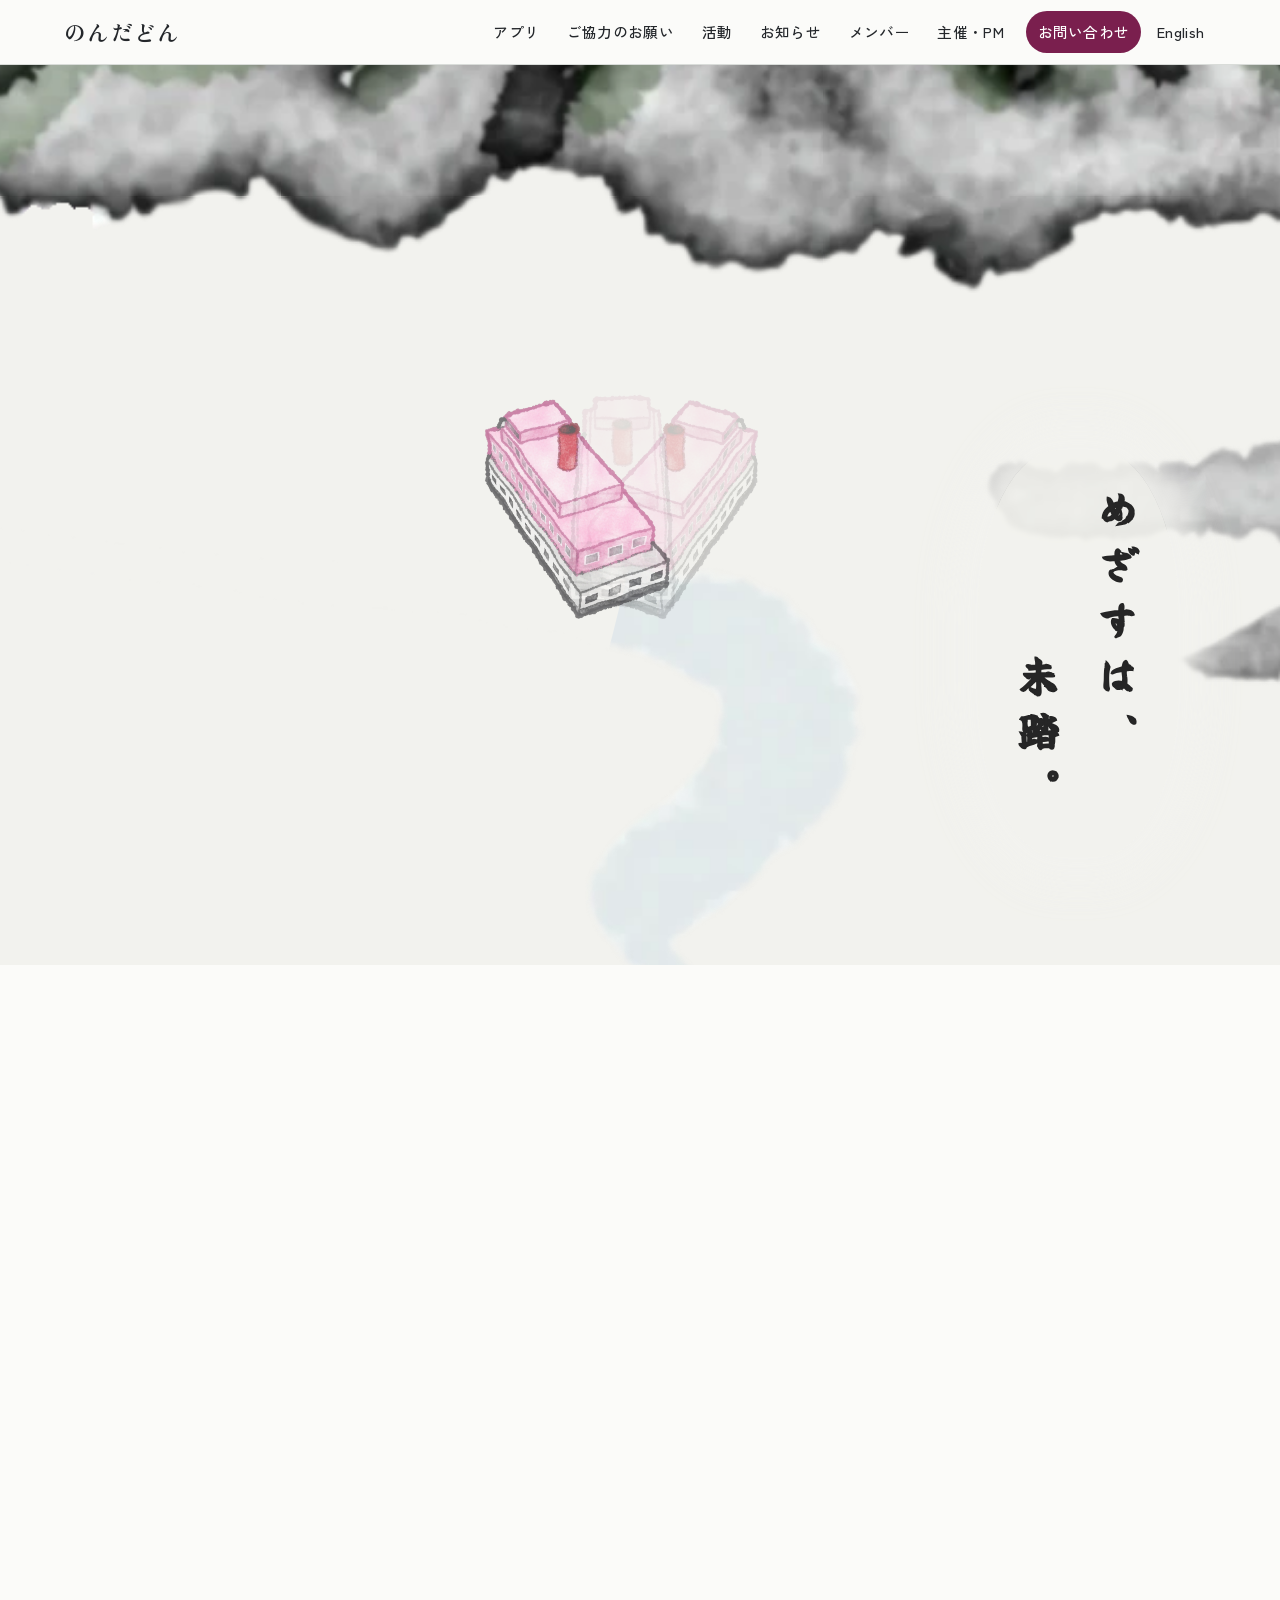
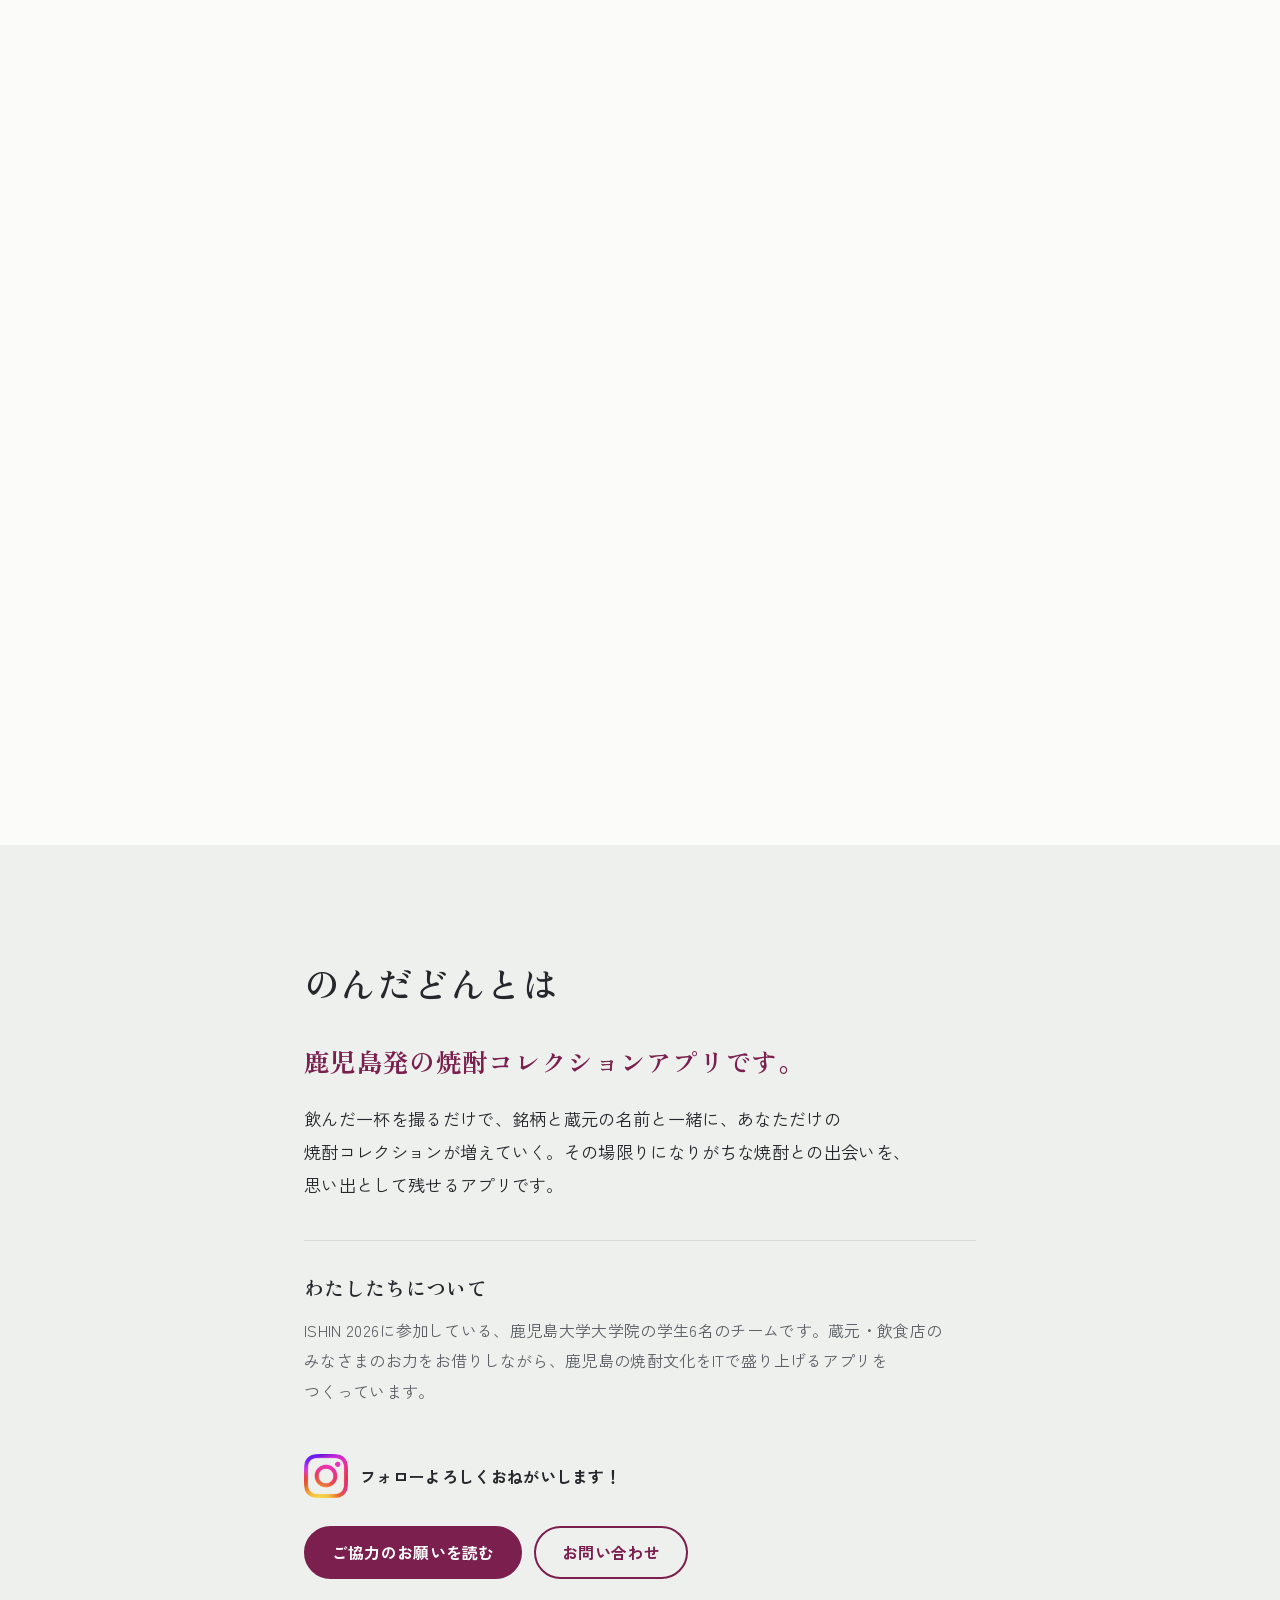
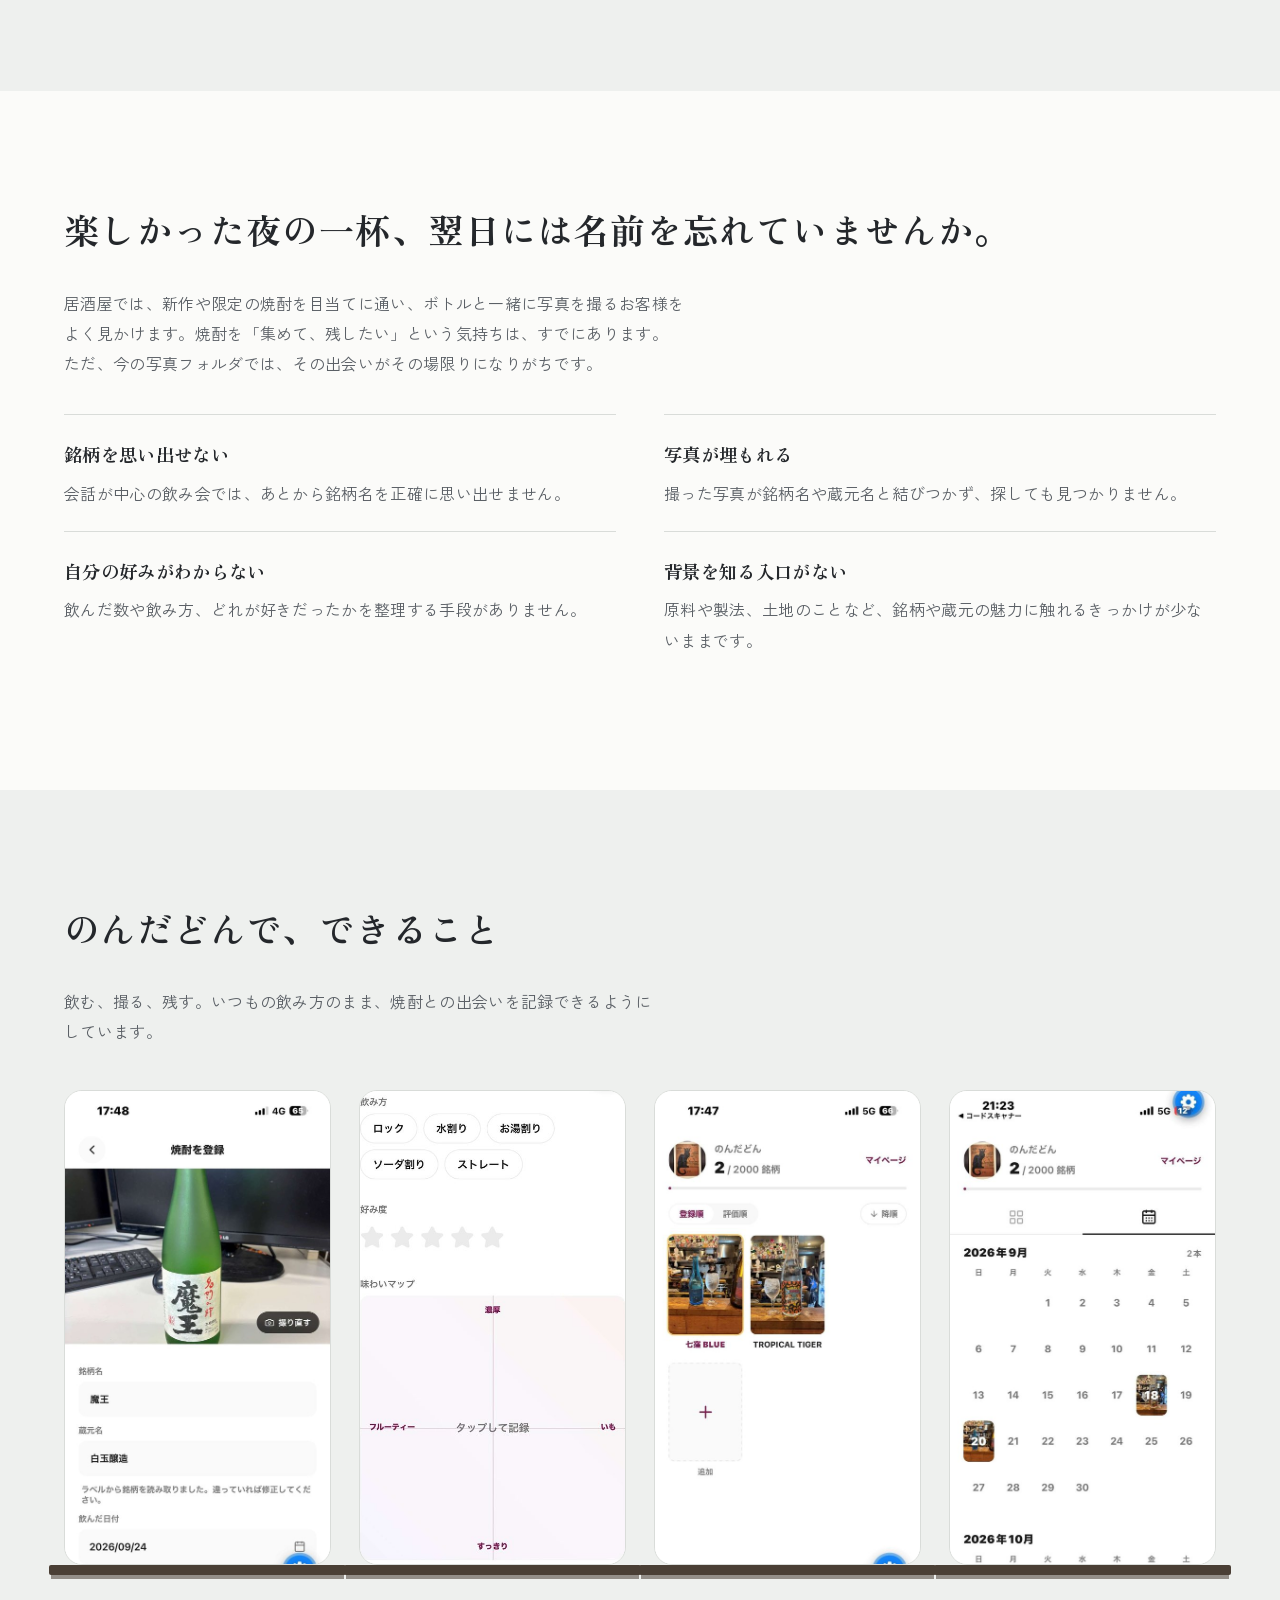
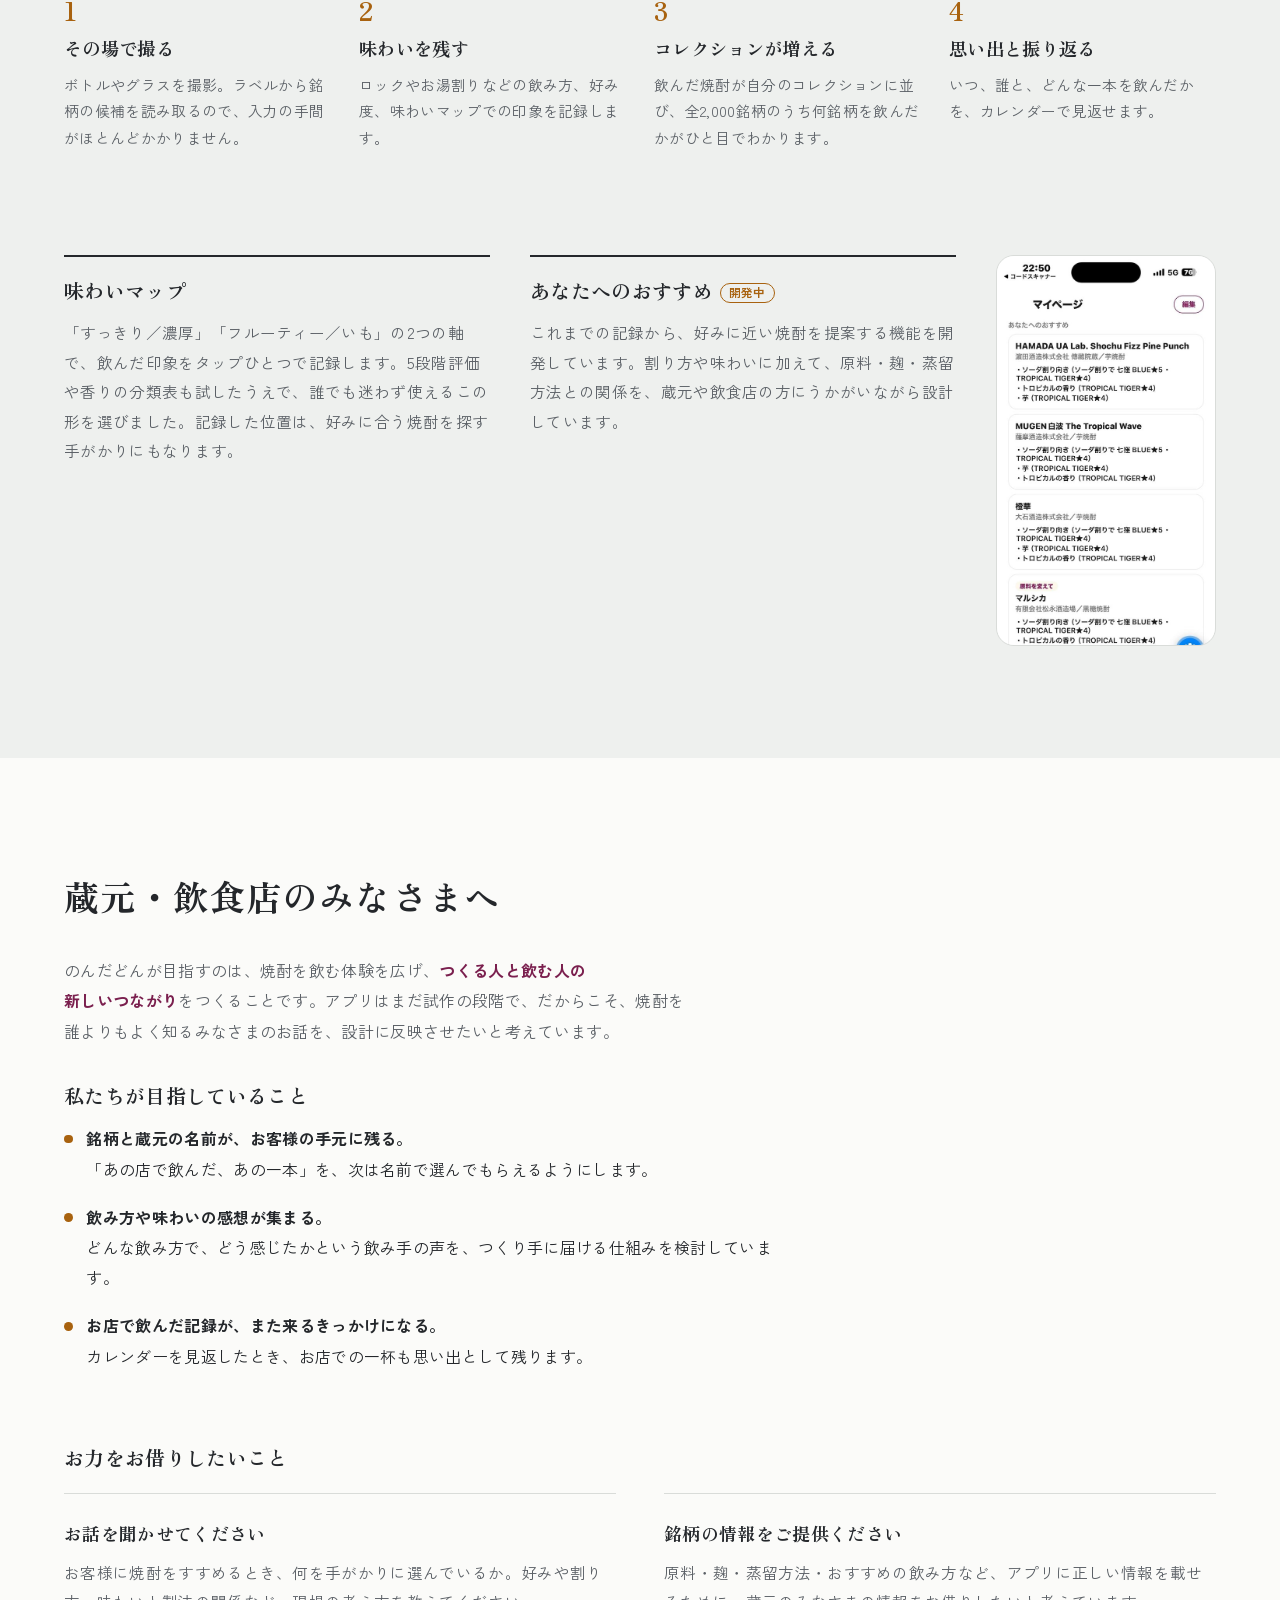
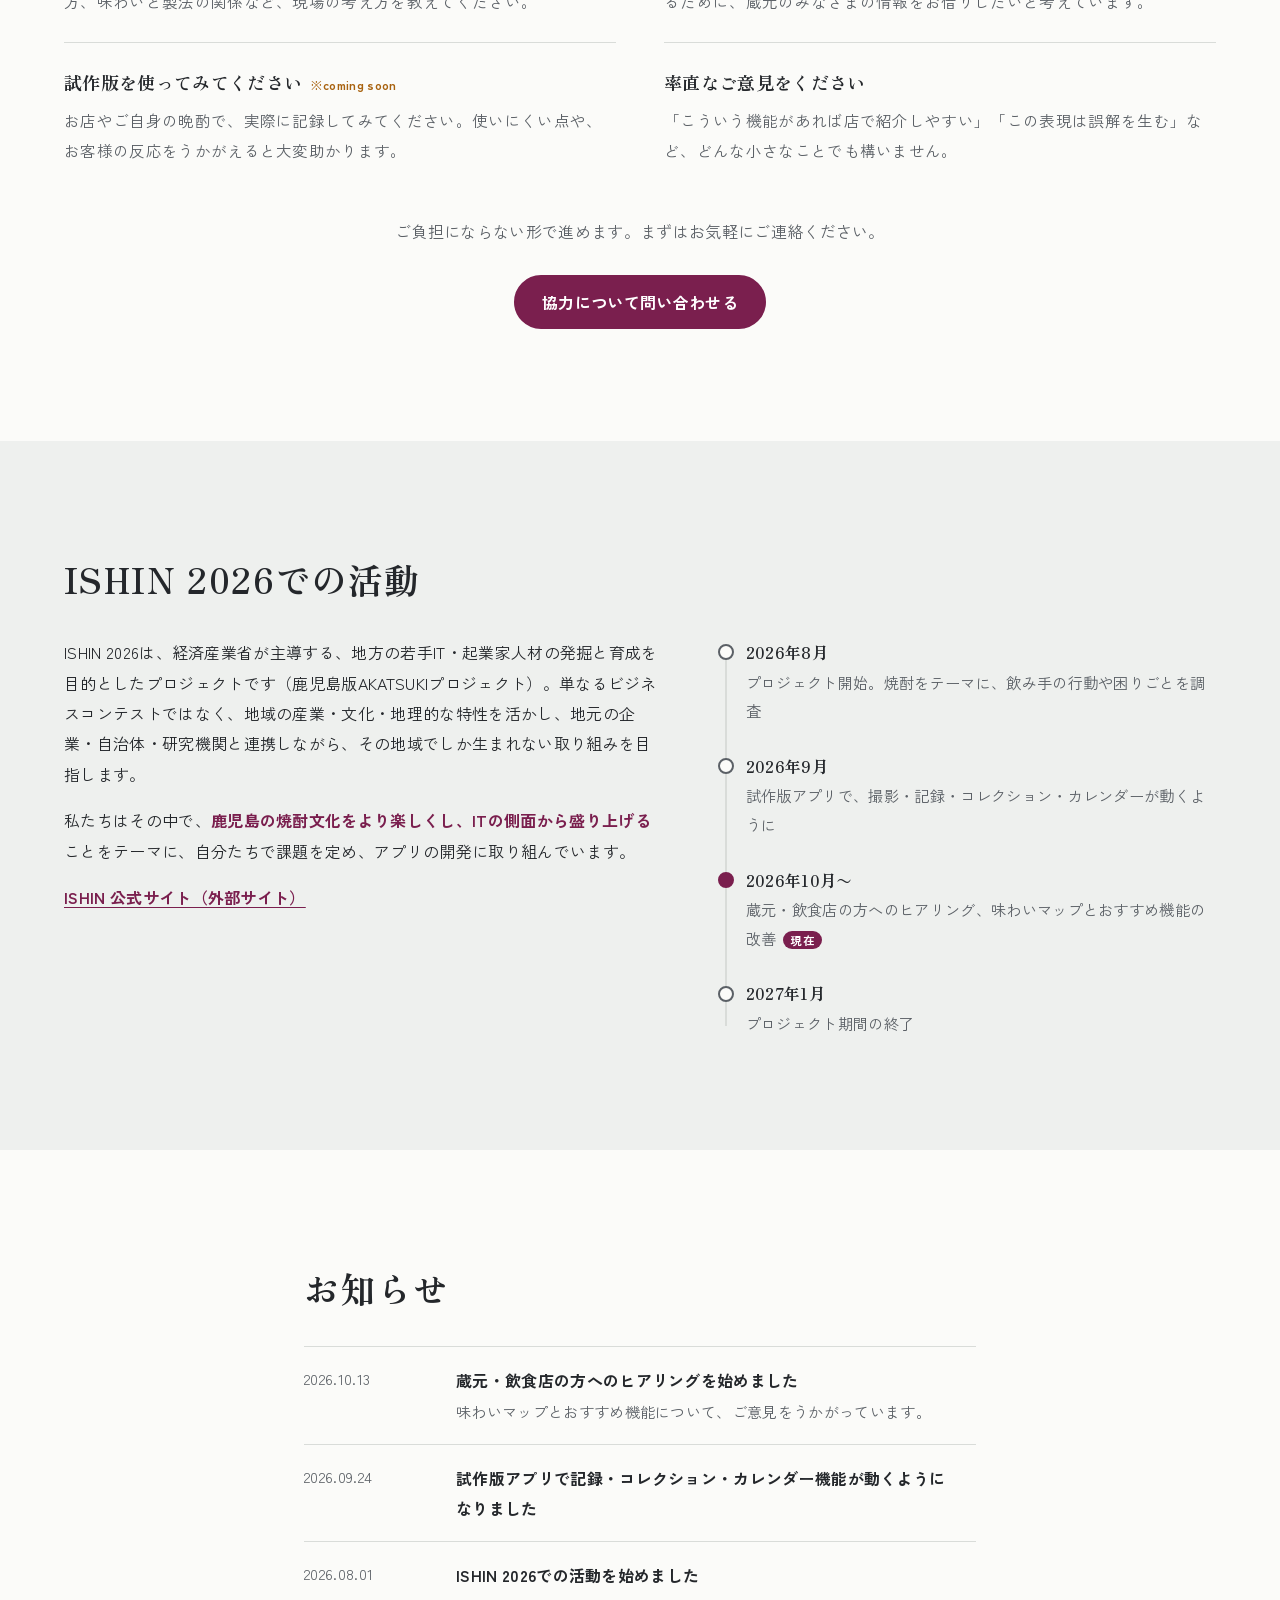
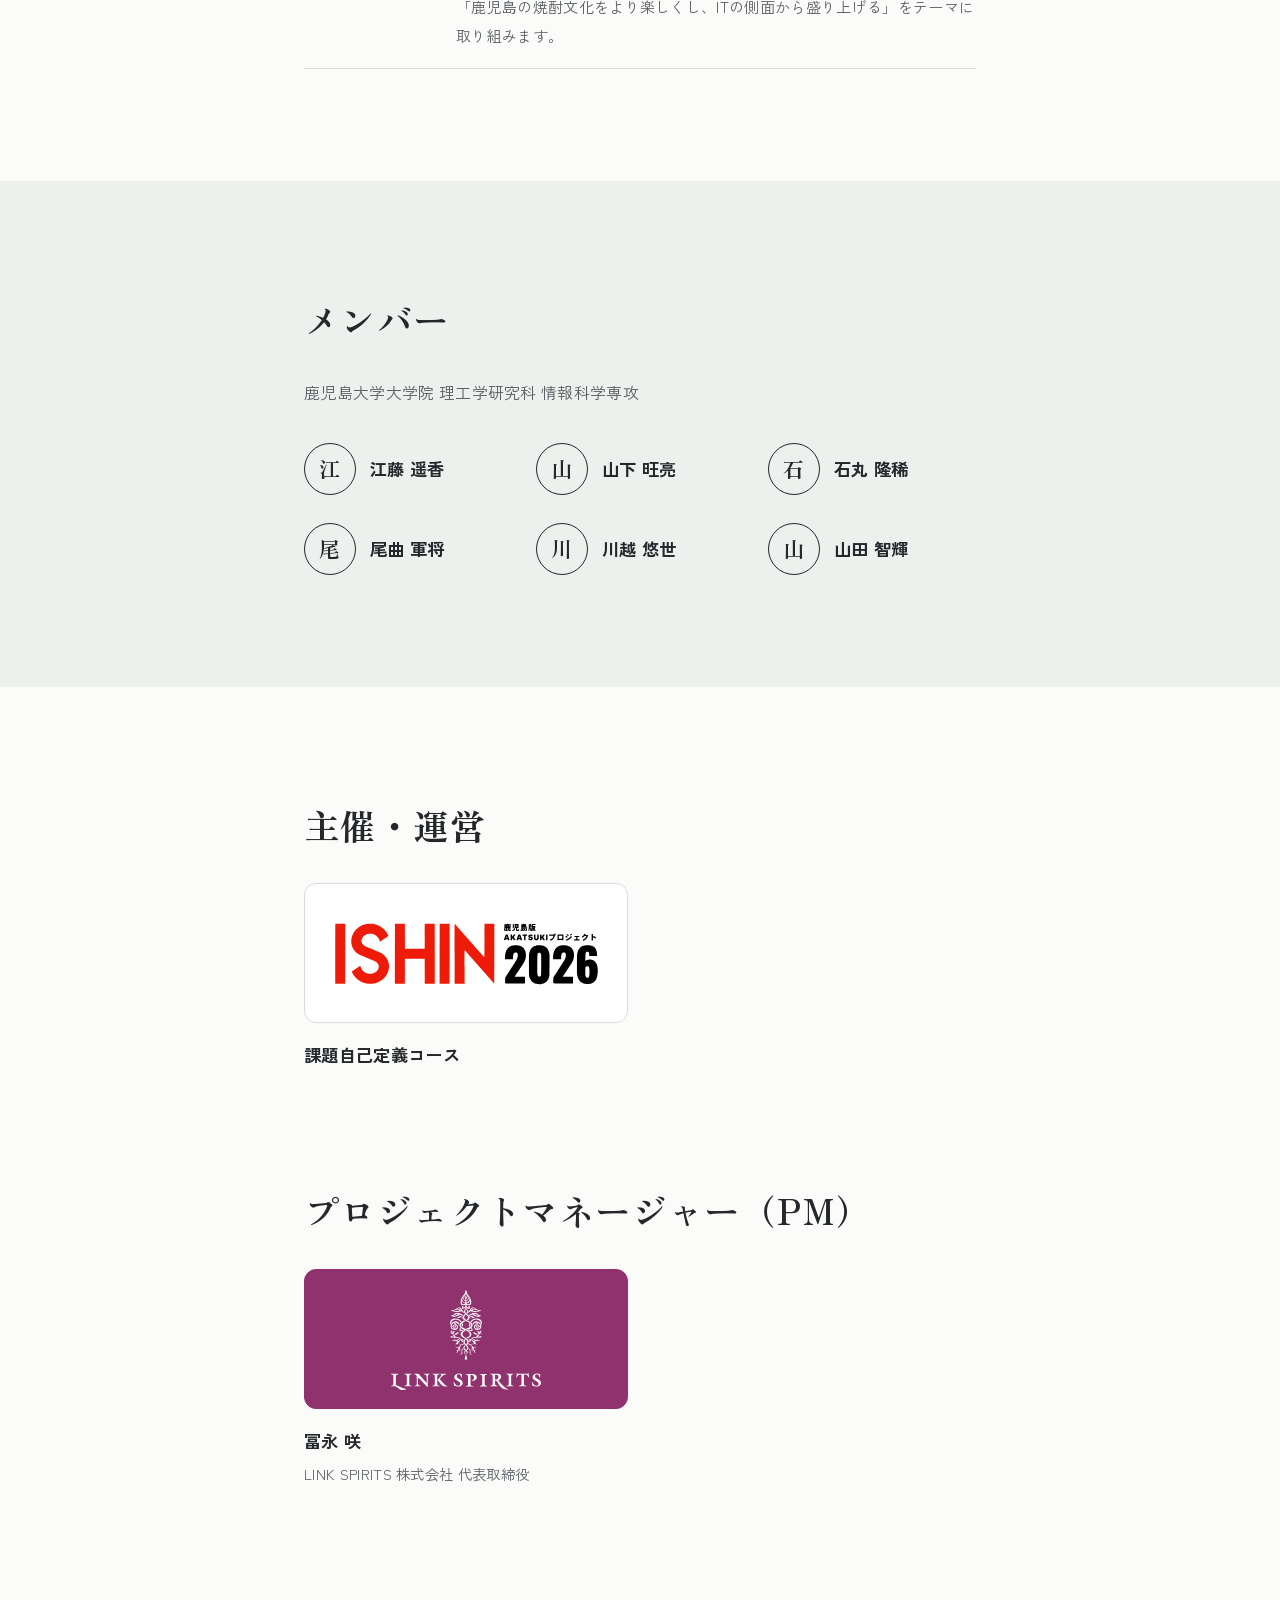
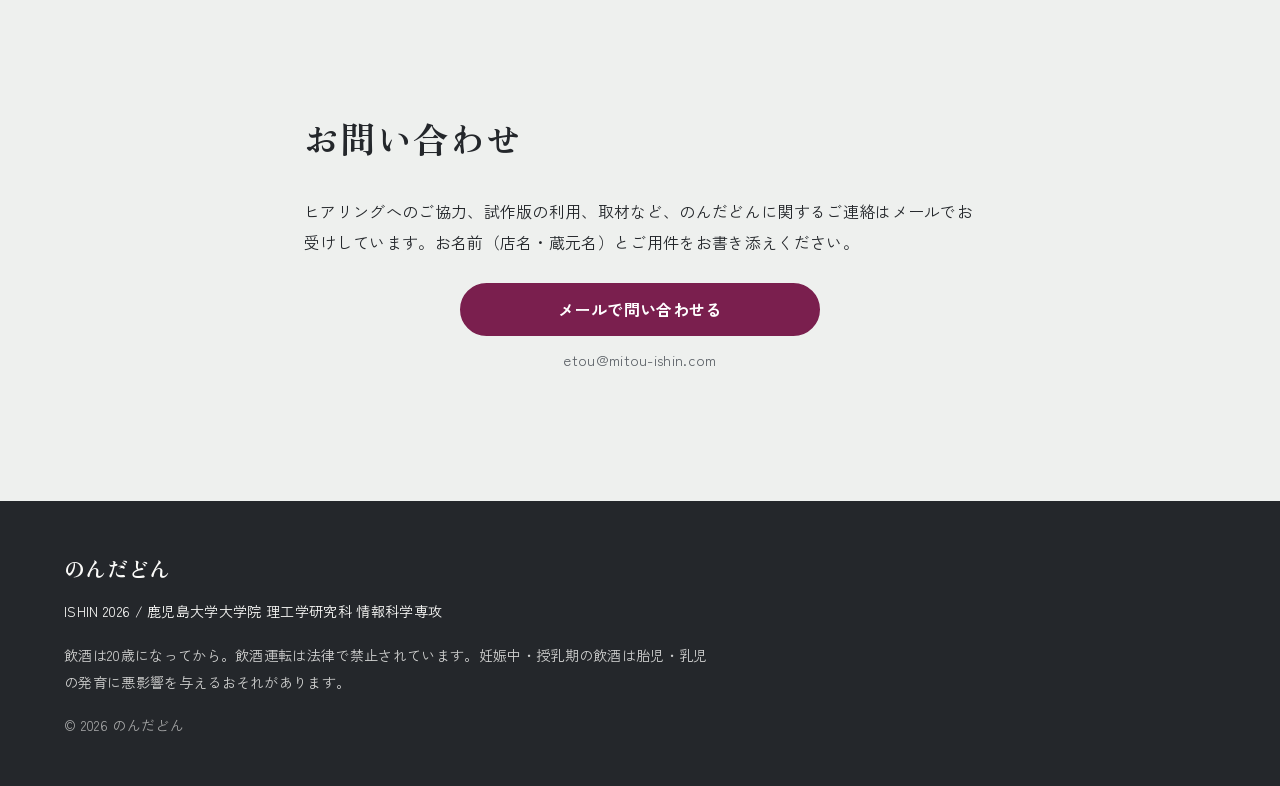
==== index.html @ 7d860e85 "fix: 協賛セクションを「主催・運営」と「PM」に分け、ISHIN を主催として明記 - ISHIN 2026 は協賛ではなく主催・運営のため、セクション名を「主催・運営」（英語版 Organize" ====
<!DOCTYPE html>
<html lang="ja">
<head>
  <meta charset="UTF-8">
  <meta name="viewport" content="width=device-width, initial-scale=1, viewport-fit=cover">
  <title>のんだどん｜鹿児島発の焼酎コレクションアプリ</title>
  <meta name="description" content="焼酎の出会いをもっと楽しくする、鹿児島発の焼酎コレクションアプリ「のんだどん」。ISHIN 2026で鹿児島大学大学院の学生チームが開発しています。蔵元・飲食店のみなさまへのご協力のお願いも掲載しています。">
  <meta property="og:title" content="のんだどん｜鹿児島発の焼酎コレクションアプリ">
  <meta property="og:description" content="焼酎の出会いを、もっと楽しく。ISHIN 2026で開発中の焼酎コレクションアプリです。">
  <meta property="og:type" content="website">
  <meta property="og:url" content="https://shigedora.github.io/nondadon-website/">
  <meta property="og:image" content="https://shigedora.github.io/nondadon-website/images/hero-glass.png">
  <link rel="alternate" hreflang="ja" href="https://shigedora.github.io/nondadon-website/">
  <link rel="alternate" hreflang="en" href="https://shigedora.github.io/nondadon-website/en/">
  <link rel="icon" href="data:image/svg+xml,<svg xmlns='http://www.w3.org/2000/svg' viewBox='0 0 100 100'><text y='.9em' font-size='90'>🥃</text></svg>">
  <link rel="preconnect" href="https://fonts.googleapis.com">
  <link rel="preconnect" href="https://fonts.gstatic.com" crossorigin>
  <link href="https://fonts.googleapis.com/css2?family=Zen+Kaku+Gothic+New:wght@400;500;700&family=Zen+Old+Mincho:wght@600;700;900&family=Shippori+Mincho:wght@500;700&family=Yuji+Syuku&display=swap" rel="stylesheet">
  <link rel="stylesheet" href="css/style.css">
  <link rel="stylesheet" href="css/ship-scene.css">
</head>
<body>

<a class="skip" href="#main">本文へ移動</a>

<header class="site-header">
  <div class="header-inner">
    <a class="brand" href="#top">のんだどん</a>
    <button class="nav-toggle" type="button" aria-expanded="false" aria-controls="site-nav" aria-label="メニューを開く"><span class="nav-toggle__bars" aria-hidden="true"></span></button>
    <nav id="site-nav" class="site-nav" aria-label="ページ内メニュー">
      <a href="#app">アプリ</a>
      <a href="#partners">ご協力のお願い</a>
      <a href="#project">活動</a>
      <a href="#news">お知らせ</a>
      <a href="#members">メンバー</a>
      <a href="#organizer">主催・PM</a>
      <a class="nav-contact" href="#contact">お問い合わせ</a>
      <a class="nav-lang" href="en/" lang="en" hreflang="en">English</a>
    </nav>
  </div>
</header>

<main id="main">

  <!-- ===== オープニング：グラスの中の桜島（js/ship-scene.js でスクロール連動） ===== -->
  <section class="ship-scene" id="top" aria-label="ピンクの船が航跡をたどって桜島へ向かい、グラス全体が見えるまでカメラが引いていくアニメーション">
    <div class="ship-scene__stage">

      <!-- グラスと山（船と航跡を抜いた絵） -->
      <img class="ship-scene__art" src="images/glass_base.webp" width="3162" height="3162"
           alt="墨絵のグラスの中に、噴煙をあげる桜島と、航跡を残して山へ向かうピンクの小さな船が描かれたイラスト">

      <!-- 航跡と船 -->
      <svg class="ship-scene__fx" preserveAspectRatio="none" viewBox="1000 1800 800 600" aria-hidden="true">
        <defs>
          <mask id="ship-scene-wake-mask" maskUnits="userSpaceOnUse" x="1000" y="1780" width="760" height="560">
            <!-- 船が進む道筋（＝航跡の中心線） -->
            <path class="ship-scene__route" fill="none" stroke="#fff" stroke-width="84"
                  stroke-linecap="butt" stroke-linejoin="round"
                  d="M1661 2262 L1650 2251 L1642 2243 L1633 2234 L1626 2224 L1620 2213 L1616 2202 L1611 2191 L1604 2180 L1596 2172 L1585 2166 L1573 2162 L1561 2160 L1549 2158 L1537 2157 L1525 2156 L1513 2155 L1500 2155 L1488 2154 L1476 2152 L1465 2147 L1455 2141 L1447 2132 L1442 2120 L1441 2108 L1448 2098 L1458 2090 L1467 2083 L1476 2075 L1485 2066 L1493 2057 L1499 2046 L1503 2035 L1503 2022 L1500 2011 L1496 1999 L1489 1989 L1479 1982 L1468 1977 L1456 1974 L1444 1972 L1432 1969 L1420 1966 L1408 1965 L1396 1964 L1384 1963 L1372 1962 L1359 1962 L1347 1962 L1335 1961 L1323 1961 L1311 1961 L1298 1960 L1286 1959 L1274 1958 L1262 1956 L1250 1955 L1238 1953 L1225 1952 L1213 1951 L1201 1949 L1189 1948 L1177 1946 L1165 1945 L1153 1943 L1141 1941 L1129 1937 L1118 1933 L1107 1926 L1099 1918 L1095 1906 L1096 1894 L1101 1883 L1109 1874 L1119 1867 L1132 1860"/>
          </mask>
        </defs>
        <image href="images/wake.webp" x="1080" y="1848" width="600" height="432" mask="url(#ship-scene-wake-mask)"/>
        <g class="ship-scene__ship">
          <g data-view="right"><image href="images/ship_rear-right.webp" x="-21.60" y="-87.30" width="80.28" height="94.26"/></g>
          <g data-view="left" transform="scale(-1 1)"><image href="images/ship_rear-right.webp" x="-21.60" y="-87.30" width="80.28" height="94.26"/></g>
          <g data-view="back"><image href="images/ship_rear.webp" x="-24.68" y="-90.02" width="49.37" height="93.90"/></g>
        </g>
      </svg>

      <!-- ことば（不要なら <p> ごと消してOK） -->
      <p class="ship-scene__line ship-scene__line--1">デジタルで、<br>　　焼酎を広げる。</p>
      <p class="ship-scene__line ship-scene__line--2">めざすは、<br>　　　未踏。</p>
      <p class="ship-scene__line ship-scene__line--3">焼酎の出会いを、<br>　　　もっと楽しく。</p>
      <!-- 最後にグラス全体が映ったとき、グラスの左（スマホは上）に出す名前 -->
      <p class="ship-scene__brand"><span>のんだどん</span></p>

      <div class="ship-scene__hint"><span>スクロール</span><i></i></div>
    </div>
  </section>

  <!-- ===== のんだどんとは（トップ＋わたしたちについて） ===== -->
  <section class="intro" id="about">
    <div class="wrap narrow">
      <h1 class="h-sec">のんだどんとは</h1>
      <p class="intro-catch">鹿児島発の焼酎コレクションアプリです。</p>
      <p class="intro-lead">飲んだ一杯を撮るだけで、銘柄と蔵元の名前と一緒に、あなただけの焼酎コレクションが増えていく。その場限りになりがちな焼酎との出会いを、思い出として残せるアプリです。</p>

      <div class="intro-us">
        <h2 class="h-sub">わたしたちについて</h2>
        <p>ISHIN 2026に参加している、鹿児島大学大学院の学生6名のチームです。蔵元・飲食店のみなさまのお力をお借りしながら、鹿児島の焼酎文化をITで盛り上げるアプリをつくっています。</p>
      </div>

      <a class="insta" href="https://www.instagram.com/nondadon__official?vrfl=MWdzbnF6OHYyeHBmag==" target="_blank" rel="noopener">
        <img src="images/instagram-icon.png" width="44" height="44" alt="Instagram">
        <span>フォローよろしくおねがいします！</span>
      </a>

      <div class="intro-actions">
        <a class="btn btn-primary" href="#partners">ご協力のお願いを読む</a>
        <a class="btn btn-ghost" href="#contact">お問い合わせ</a>
      </div>
    </div>
  </section>

  <!-- ===== なぜつくるのか ===== -->
  <section class="why" id="why">
    <div class="wrap">
      <h2 class="h-sec">楽しかった夜の一杯、<br class="sp">翌日には名前を忘れていませんか。</h2>
      <p class="sec-lead">居酒屋では、新作や限定の焼酎を目当てに通い、ボトルと一緒に写真を撮るお客様をよく見かけます。焼酎を「集めて、残したい」という気持ちは、すでにあります。ただ、今の写真フォルダでは、その出会いがその場限りになりがちです。</p>
      <dl class="pain-list">
        <div><dt>銘柄を思い出せない</dt><dd>会話が中心の飲み会では、あとから銘柄名を正確に思い出せません。</dd></div>
        <div><dt>写真が埋もれる</dt><dd>撮った写真が銘柄名や蔵元名と結びつかず、探しても見つかりません。</dd></div>
        <div><dt>自分の好みがわからない</dt><dd>飲んだ数や飲み方、どれが好きだったかを整理する手段がありません。</dd></div>
        <div><dt>背景を知る入口がない</dt><dd>原料や製法、土地のことなど、銘柄や蔵元の魅力に触れるきっかけが少ないままです。</dd></div>
      </dl>
    </div>
  </section>

  <!-- ===== アプリでできること ===== -->
  <section class="app" id="app">
    <div class="wrap">
      <h2 class="h-sec">のんだどんで、できること</h2>
      <p class="sec-lead">飲む、撮る、残す。いつもの飲み方のまま、焼酎との出会いを記録できるようにしています。</p>
      <p class="scroll-hint" aria-hidden="true">横にスクロールして4つの手順を見られます</p>
    </div>

    <div class="shelf-scroll" tabindex="0" aria-label="アプリの使い方（横にスクロールできます）">
      <ol class="shelf">
        <li class="shelf-item">
          <figure>
            <img src="images/shot-register.jpg" width="560" height="1214" loading="lazy" alt="焼酎を登録する画面。ボトルの写真と銘柄名・蔵元名の入力欄">
            <figcaption>
              <span class="step-no">1</span>
              <strong>その場で撮る</strong>
              <span>ボトルやグラスを撮影。ラベルから銘柄の候補を読み取るので、入力の手間がほとんどかかりません。</span>
            </figcaption>
          </figure>
        </li>
        <li class="shelf-item">
          <figure>
            <img src="images/shot-tastemap.jpg" width="560" height="900" loading="lazy" alt="飲み方、好み度、味わいマップを入力する画面">
            <figcaption>
              <span class="step-no">2</span>
              <strong>味わいを残す</strong>
              <span>ロックやお湯割りなどの飲み方、好み度、味わいマップでの印象を記録します。</span>
            </figcaption>
          </figure>
        </li>
        <li class="shelf-item">
          <figure>
            <img src="images/shot-collection.jpg" width="560" height="1214" loading="lazy" alt="飲んだ焼酎の写真が並ぶコレクション画面">
            <figcaption>
              <span class="step-no">3</span>
              <strong>コレクションが増える</strong>
              <span>飲んだ焼酎が自分のコレクションに並び、全2,000銘柄のうち何銘柄を飲んだかがひと目でわかります。</span>
            </figcaption>
          </figure>
        </li>
        <li class="shelf-item">
          <figure>
            <img src="images/shot-calendar.jpg" width="560" height="1214" loading="lazy" alt="飲んだ日に写真が表示されるカレンダー画面">
            <figcaption>
              <span class="step-no">4</span>
              <strong>思い出と振り返る</strong>
              <span>いつ、誰と、どんな一本を飲んだかを、カレンダーで見返せます。</span>
            </figcaption>
          </figure>
        </li>
      </ol>
    </div>

    <div class="wrap feature-pair">
      <div class="feature">
        <h3 class="h-sub">味わいマップ</h3>
        <p>「すっきり／濃厚」「フルーティー／いも」の2つの軸で、飲んだ印象をタップひとつで記録します。5段階評価や香りの分類表も試したうえで、誰でも迷わず使えるこの形を選びました。記録した位置は、好みに合う焼酎を探す手がかりにもなります。</p>
      </div>
      <div class="feature">
        <h3 class="h-sub">あなたへのおすすめ<span class="tag">開発中</span></h3>
        <p>これまでの記録から、好みに近い焼酎を提案する機能を開発しています。割り方や味わいに加えて、原料・麹・蒸留方法との関係を、蔵元や飲食店の方にうかがいながら設計しています。</p>
      </div>
      <figure class="feature-shot">
        <img src="images/shot-recommend.jpg" width="560" height="1214" loading="lazy" alt="おすすめの焼酎が一覧で表示されるマイページ画面（開発中）">
      </figure>
    </div>
  </section>

  <!-- ===== 蔵元・飲食店のみなさまへ ===== -->
  <section class="partners" id="partners">
    <div class="wrap">
      <h2 class="h-sec">蔵元・飲食店のみなさまへ</h2>
      <p class="sec-lead">のんだどんが目指すのは、焼酎を飲む体験を広げ、<strong>つくる人と飲む人の新しいつながり</strong>をつくることです。アプリはまだ試作の段階で、だからこそ、焼酎を誰よりもよく知るみなさまのお話を、設計に反映させたいと考えています。</p>

      <div class="aim">
        <h3 class="h-sub">私たちが目指していること</h3>
        <ul class="aim-list">
          <li><strong>銘柄と蔵元の名前が、お客様の手元に残る。</strong>「あの店で飲んだ、あの一本」を、次は名前で選んでもらえるようにします。</li>
          <li><strong>飲み方や味わいの感想が集まる。</strong>どんな飲み方で、どう感じたかという飲み手の声を、つくり手に届ける仕組みを検討しています。</li>
          <li><strong>お店で飲んだ記録が、また来るきっかけになる。</strong>カレンダーを見返したとき、お店での一杯も思い出として残ります。</li>
        </ul>
      </div>

      <h3 class="h-sub ask-title">お力をお借りしたいこと</h3>
      <div class="ask-grid">
        <section class="ask">
          <h4>お話を聞かせてください</h4>
          <p>お客様に焼酎をすすめるとき、何を手がかりに選んでいるか。好みや割り方、味わいと製法の関係など、現場の考え方を教えてください。</p>
        </section>
        <section class="ask">
          <h4>銘柄の情報をご提供ください</h4>
          <p>原料・麹・蒸留方法・おすすめの飲み方など、アプリに正しい情報を載せるために、蔵元のみなさまの情報をお借りしたいと考えています。</p>
        </section>
        <section class="ask">
          <h4>試作版を使ってみてください<span class="soon">※coming soon</span></h4>
          <p>お店やご自身の晩酌で、実際に記録してみてください。使いにくい点や、お客様の反応をうかがえると大変助かります。</p>
        </section>
        <section class="ask">
          <h4>率直なご意見をください</h4>
          <p>「こういう機能があれば店で紹介しやすい」「この表現は誤解を生む」など、どんな小さなことでも構いません。</p>
        </section>
      </div>
      <p class="ask-note">ご負担にならない形で進めます。まずはお気軽にご連絡ください。</p>
      <div class="center"><a class="btn btn-primary" href="#contact">協力について問い合わせる</a></div>
    </div>
  </section>

  <!-- ===== 活動 ===== -->
  <section class="project" id="project">
    <div class="wrap">
      <h2 class="h-sec">ISHIN 2026での活動</h2>
      <div class="project-body">
        <div class="project-text">
          <p>ISHIN 2026は、経済産業省が主導する、地方の若手IT・起業家人材の発掘と育成を目的としたプロジェクトです（鹿児島版AKATSUKIプロジェクト）。単なるビジネスコンテストではなく、地域の産業・文化・地理的な特性を活かし、地元の企業・自治体・研究機関と連携しながら、その地域でしか生まれない取り組みを目指します。</p>
          <p>私たちはその中で、<strong>鹿児島の焼酎文化をより楽しくし、ITの側面から盛り上げる</strong>ことをテーマに、自分たちで課題を定め、アプリの開発に取り組んでいます。</p>
          <p class="ext-link"><a href="https://mitou-ishin.com/" target="_blank" rel="noopener">ISHIN 公式サイト（外部サイト）</a></p>
        </div>
        <ol class="timeline">
          <li><span class="tl-date">2026年8月</span><span class="tl-text">プロジェクト開始。焼酎をテーマに、飲み手の行動や困りごとを調査</span></li>
          <li><span class="tl-date">2026年9月</span><span class="tl-text">試作版アプリで、撮影・記録・コレクション・カレンダーが動くように</span></li>
          <li class="is-now"><span class="tl-date">2026年10月〜</span><span class="tl-text">蔵元・飲食店の方へのヒアリング、味わいマップとおすすめ機能の改善<em>現在</em></span></li>
          <li><span class="tl-date">2027年1月</span><span class="tl-text">プロジェクト期間の終了</span></li>
        </ol>
      </div>
    </div>
  </section>

  <!-- ===== お知らせ（js/news.js で更新） ===== -->
  <section class="news" id="news">
    <div class="wrap narrow">
      <h2 class="h-sec">お知らせ</h2>
      <ul class="news-list" id="news-list">
        <li class="news-empty">お知らせを読み込んでいます。</li>
      </ul>
    </div>
  </section>

  <!-- ===== メンバー ===== -->
  <section class="members" id="members">
    <div class="wrap narrow">
      <h2 class="h-sec">メンバー</h2>
      <p class="sec-lead">鹿児島大学大学院 理工学研究科 情報科学専攻</p>
      <!-- 役割を書く場合は <span class="m-role">デザイン</span> のように名前の下に追加してください -->
      <ul class="member-list">
        <li><span class="m-mark" aria-hidden="true">江</span><span class="m-name">江藤 遥香</span></li>
        <li><span class="m-mark" aria-hidden="true">山</span><span class="m-name">山下 旺亮</span></li>
        <li><span class="m-mark" aria-hidden="true">石</span><span class="m-name">石丸 隆稀</span></li>
        <li><span class="m-mark" aria-hidden="true">尾</span><span class="m-name">尾曲 軍将</span></li>
        <li><span class="m-mark" aria-hidden="true">川</span><span class="m-name">川越 悠世</span></li>
        <li><span class="m-mark" aria-hidden="true">山</span><span class="m-name">山田 智輝</span></li>
      </ul>
    </div>
  </section>

  <!-- ===== 主催 ===== -->
  <section class="sponsors" id="organizer">
    <div class="wrap narrow">
      <h2 class="h-sec">主催・運営</h2>
      <!-- 追加するときは <li class="sponsor">…</li> を1つ複製してください。
           白いロゴは <div class="sponsor-logo is-dark"> にすると暗い台の上に表示されます -->
      <ul class="sponsor-list">
        <li class="sponsor">
          <div class="sponsor-logo"><img src="images/ishin2026_logo.svg" width="1534" height="372" loading="lazy" alt="ISHIN 2026 鹿児島版AKATSUKIプロジェクト"></div>
          <p class="sponsor-name">課題自己定義コース</p>
        </li>
      </ul>
    </div>
  </section>

  <!-- ===== PM ===== -->
  <section class="sponsors pm" id="pm">
    <div class="wrap narrow">
      <h2 class="h-sec">プロジェクトマネージャー（PM）</h2>
      <ul class="sponsor-list">
        <li class="sponsor">
          <div class="sponsor-logo is-dark"><img src="images/link-spirits_logo.svg" width="220" height="146" loading="lazy" alt="LINK SPIRITS"></div>
          <p class="sponsor-name">冨永 咲</p>
          <p class="sponsor-role">LINK SPIRITS 株式会社 代表取締役</p>
        </li>
      </ul>
    </div>
  </section>

  <!-- ===== お問い合わせ ===== -->
  <section class="contact" id="contact">
    <div class="wrap narrow">
      <h2 class="h-sec">お問い合わせ</h2>
      <p>ヒアリングへのご協力、試作版の利用、取材など、のんだどんに関するご連絡はメールでお受けしています。お名前（店名・蔵元名）とご用件をお書き添えください。</p>
      <!-- ▼ 実際のメールアドレスに書き換えてください（2か所） -->
      <a class="btn btn-primary btn-wide" href="mailto:etou@mitou-ishin.com?subject=%E3%81%AE%E3%82%93%E3%81%A0%E3%81%A9%E3%82%93%E3%81%B8%E3%81%AE%E3%81%8A%E5%95%8F%E3%81%84%E5%90%88%E3%82%8F%E3%81%9B">メールで問い合わせる</a>
      <p class="mail-plain">etou@mitou-ishin.com</p>
    </div>
  </section>

</main>

<footer class="site-footer">
  <div class="wrap">
    <p class="f-brand">のんだどん</p>
    <p>ISHIN 2026 / 鹿児島大学大学院 理工学研究科 情報科学専攻</p>
    <p class="f-note">飲酒は20歳になってから。飲酒運転は法律で禁止されています。妊娠中・授乳期の飲酒は胎児・乳児の発育に悪影響を与えるおそれがあります。</p>
    <p class="f-copy">&copy; <span id="year">2026</span> のんだどん</p>
  </div>
</footer>

<script src="js/news.js"></script>
<script src="js/main.js"></script>
<script src="js/ship-scene.js"></script>
</body>
</html>
---- css/style.css ----
/* =========================================================
   のんだどん  スタイル
   色はここ（:root）でまとめて変更できます
   ========================================================= */
:root {
  --paper:   #FBFBF9;  /* 背景 */
  --mist:    #EEF0EE;  /* 薄い面 */
  --line:    #D9DCD9;  /* 罫線 */
  --ink:     #24272B;  /* 文字（墨） */
  --ink-2:   #5B6066;  /* 補足文字 */
  --plum:    #7A1F4E;  /* 主色（アプリと同じ紫芋色） */
  --plum-ink:#FFFFFF;  /* 主色の上の文字 */
  --amber:   #A8620F;  /* 差し色（琥珀） */
  --shelf:   #4A3F35;  /* 棚板 */
  --header-bg: rgba(251,251,249,.9);

  --f-serif: "Zen Old Mincho", "Noto Serif JP", "Noto Serif CJK JP", "Hiragino Mincho ProN", "Yu Mincho", "YuMincho", serif;
  --f-sans:  "Zen Kaku Gothic New", "Noto Sans JP", "Noto Sans CJK JP", "Hiragino Sans", "Hiragino Kaku Gothic ProN", "Yu Gothic", "Meiryo", sans-serif;

  --wrap: 1200px;
  --narrow: 720px;

  color-scheme: light;
  box-sizing: border-box;
  padding-top: env(safe-area-inset-top, 0px);
  padding-bottom: env(safe-area-inset-bottom, 0px);
}
@media (prefers-color-scheme: dark) {
  :root:not([data-theme="light"]) {
    --paper:   #17191B;
    --mist:    #212427;
    --line:    #34383C;
    --ink:     #E9EAE7;
    --ink-2:   #A4A9AE;
    --plum:    #D7759F;
    --plum-ink:#1A0B12;
    --amber:   #E0A050;
    --shelf:   #8A7A69;
    --header-bg: rgba(23,25,27,.88);
    color-scheme: dark;
  }
}
:root[data-theme="dark"] {
  --paper:#17191B; --mist:#212427; --line:#34383C; --ink:#E9EAE7; --ink-2:#A4A9AE;
  --plum:#D7759F; --plum-ink:#1A0B12; --amber:#E0A050; --shelf:#8A7A69;
  --header-bg: rgba(23,25,27,.88); color-scheme: dark;
}

*, *::before, *::after { box-sizing: inherit; }
html { scroll-behavior: smooth; scroll-padding-top: calc(64px + env(safe-area-inset-top, 0px)); }
@media (prefers-reduced-motion: reduce) { html { scroll-behavior: auto; } }

body {
  margin: 0;
  background: var(--paper);
  color: var(--ink);
  font-family: var(--f-sans);
  font-size: 16px;
  line-height: 1.9;
  letter-spacing: .02em;
  -webkit-text-size-adjust: 100%;
  font-feature-settings: "palt" 0;
}
img { max-width: 100%; height: auto; display: block; }
a { color: var(--plum); text-underline-offset: .2em; }
p { margin: 0 0 1em; }
strong { font-weight: 700; }
:focus-visible { outline: 3px solid var(--amber); outline-offset: 3px; border-radius: 4px; }

.wrap { max-width: var(--wrap); margin: 0 auto; padding: 0 24px; }
.narrow { max-width: var(--narrow); }
.center { text-align: center; }
.sp { display: none; }
@media (max-width: 640px) { .sp { display: inline; } }

.skip { position: absolute; left: -9999px; }
.skip:focus { left: 12px; top: 12px; z-index: 100; background: var(--paper); padding: 8px 12px; }

/* ---------- 見出し ---------- */
.h-sec {
  font-family: var(--f-serif);
  font-weight: 700;
  font-size: clamp(1.5rem, 1.1rem + 1.6vw, 2.2rem);
  line-height: 1.5;
  letter-spacing: .04em;
  margin: 0 0 .9em;
}
/* 英語版：見出しが折り返すとき、行の長さを揃えて1語だけの行を防ぐ */
html[lang="en"] .h-sec { text-wrap: balance; }
.h-sub {
  font-family: var(--f-serif);
  font-weight: 700;
  font-size: 1.25rem;
  line-height: 1.5;
  margin: 0 0 .6em;
}
h1, h2, h3, h4, dt, .sec-lead, .aim-list strong, .news-title { word-break: auto-phrase; }
.scroll-hint { display: none; }
@media (max-width: 860px) { .scroll-hint { display: block; font-size: .85rem; color: var(--ink-2); margin: -1.2em 0 1em; } }
.sec-lead { color: var(--ink-2); max-width: 40em; margin-bottom: 2.2em; }

section { padding: clamp(64px, 9vw, 112px) 0; }

/* ---------- ボタン ---------- */
.btn {
  display: inline-block;
  padding: .85em 1.6em;
  border-radius: 999px;
  font-weight: 700;
  text-decoration: none;
  line-height: 1.4;
  border: 2px solid var(--plum);
  transition: background-color .15s, color .15s;
}
.btn-primary { background: var(--plum); color: var(--plum-ink); }
.btn-primary:hover { background: transparent; color: var(--plum); }
.btn-ghost { background: transparent; color: var(--plum); }
.btn-ghost:hover { background: var(--plum); color: var(--plum-ink); }
.btn-wide { display: block; text-align: center; max-width: 360px; margin: 1.6em auto .6em; }

/* ---------- ヘッダー ---------- */
.site-header {
  position: sticky; top: env(safe-area-inset-top, 0px); z-index: 20;
  background: var(--header-bg);
  backdrop-filter: blur(8px); -webkit-backdrop-filter: blur(8px);
  border-bottom: 1px solid var(--line);
}
body::before {
  content: ""; position: fixed; inset: 0 0 auto; height: env(safe-area-inset-top, 0px); z-index: 21;
  background: var(--header-bg); backdrop-filter: blur(8px); -webkit-backdrop-filter: blur(8px);
}
.header-inner {
  max-width: var(--wrap); margin: 0 auto; padding: 0 24px;
  height: 64px; display: flex; align-items: center; justify-content: space-between; gap: 16px;
}
.brand {
  font-family: var(--f-serif); font-weight: 900; font-size: 1.35rem;
  color: var(--ink); text-decoration: none; letter-spacing: .06em;
}
.site-nav { display: flex; align-items: center; gap: 4px; }
.site-nav a {
  color: var(--ink); text-decoration: none; font-size: .92rem; font-weight: 500;
  padding: .5em .8em; border-radius: 999px;
}
.site-nav a:hover { background: var(--mist); }
.site-nav .nav-contact { background: var(--plum); color: var(--plum-ink); margin-left: 6px; }
.site-nav .nav-contact:hover { background: var(--plum); opacity: .88; }
.nav-toggle {
  display: none; position: relative; width: 44px; height: 44px; margin: 0 -10px 0 auto; padding: 0;
  color: var(--ink); background: transparent; border: 0; cursor: pointer;
}
/* ハンバーガー（3本線）。開いているときは × になる */
.nav-toggle__bars,
.nav-toggle__bars::before,
.nav-toggle__bars::after {
  position: absolute; left: 50%; width: 24px; height: 2px; margin-left: -12px;
  background: currentColor; border-radius: 2px;
  transition: transform .25s ease, background-color .25s ease;
}
.nav-toggle__bars { top: 50%; margin-top: -1px; }
.nav-toggle__bars::before,
.nav-toggle__bars::after { content: ""; left: 0; margin-left: 0; }
.nav-toggle__bars::before { transform: translateY(-7px); }
.nav-toggle__bars::after { transform: translateY(7px); }
.nav-toggle[aria-expanded="true"] .nav-toggle__bars { background-color: transparent; }
.nav-toggle[aria-expanded="true"] .nav-toggle__bars::before { transform: rotate(45deg); }
.nav-toggle[aria-expanded="true"] .nav-toggle__bars::after { transform: rotate(-45deg); }
@media (prefers-reduced-motion: reduce) {
  .nav-toggle__bars, .nav-toggle__bars::before, .nav-toggle__bars::after { transition: none; }
}
@media (max-width: 860px) {
  .brand { display: none; }
  .nav-toggle { display: block; }
  .site-nav {
    display: none; position: absolute; left: 0; right: 0; top: 64px;
    flex-direction: column; align-items: stretch; gap: 0;
    background: var(--paper); border-bottom: 1px solid var(--line); padding: 8px 16px 16px;
  }
  .site-nav.is-open { display: flex; }
  .site-nav a { padding: .9em .8em; border-radius: 8px; font-size: 1rem; }
  .site-nav .nav-contact { margin: 8px 0 0; text-align: center; border-radius: 999px; }
}

/* ---------- のんだどんとは（トップ＋わたしたちについて） ---------- */
.intro { background: var(--mist); }
.intro-catch {
  font-family: var(--f-serif); font-weight: 700;
  font-size: clamp(1.25rem, 1rem + 1vw, 1.6rem);
  line-height: 1.6; color: var(--plum); margin-bottom: .8em;
  word-break: auto-phrase;
}
.intro-lead { font-size: 1.08rem; word-break: auto-phrase; }
.intro-us { margin-top: 2.4em; padding-top: 2em; border-top: 1px solid var(--line); }
.intro-us p { color: var(--ink-2); word-break: auto-phrase; }
.insta {
  display: inline-flex; align-items: center; gap: 12px; margin-top: 2em;
  color: var(--ink); font-weight: 700; text-decoration: none;
}
.insta img { width: 44px; height: 44px; }
.insta:hover span { text-decoration: underline; }
.insta + .intro-actions { margin-top: 1.2em; }
.intro-actions { display: flex; flex-wrap: wrap; gap: 12px; margin-top: 2em; }

/* ---------- なぜ ---------- */
.pain-list { display: grid; grid-template-columns: 1fr 1fr; gap: 0 48px; margin: 0; }
.pain-list > div { padding: 1.4em 0; border-top: 1px solid var(--line); }
.pain-list dt { font-family: var(--f-serif); font-weight: 700; font-size: 1.15rem; margin-bottom: .3em; }
.pain-list dd { margin: 0; color: var(--ink-2); }
@media (max-width: 640px) { .pain-list { grid-template-columns: 1fr; } }

/* ---------- アプリ（棚） ---------- */
.app { background: var(--mist); }
.shelf-scroll { overflow-x: auto; scroll-snap-type: x mandatory; padding: 8px 0 24px; }
.shelf {
  list-style: none; margin: 0 auto; padding: 0 24px;
  max-width: var(--wrap);
  display: grid; grid-template-columns: repeat(4, minmax(200px, 1fr)); gap: 28px;
  position: relative;
}
.shelf-item { scroll-snap-align: center; }
.shelf-item figure { margin: 0; }
.shelf-item img {
  width: 100%; aspect-ratio: 9 / 16; object-fit: cover; object-position: top;
  border-radius: 18px; border: 1px solid var(--line); background: var(--paper);
}
/* 棚板：各スクリーンショットの下の板がつながって一枚の棚に見える */
.shelf-item figure::after {
  content: ""; display: block; height: 10px; margin: 0 -15px;
  background: var(--shelf); border-radius: 2px;
  box-shadow: 0 6px 0 -2px color-mix(in srgb, var(--shelf) 55%, transparent);
}
.shelf-item figure { display: flex; flex-direction: column; }
.shelf-item figure img { order: -1; }
.shelf-item figcaption { order: 1; padding-top: 22px; }
.shelf-item figcaption > * { display: block; }
.step-no {
  font-family: var(--f-serif); font-weight: 900; font-size: 1.6rem; line-height: 1;
  color: var(--amber); margin-bottom: .35em;
}
.shelf-item strong { font-family: var(--f-serif); font-size: 1.15rem; margin-bottom: .3em; }
.shelf-item figcaption span:last-child { font-size: .92rem; color: var(--ink-2); line-height: 1.8; }
@media (max-width: 860px) {
  .shelf { grid-template-columns: repeat(4, 64vw); max-width: none; width: max-content; gap: 24px; }
}

.feature-pair {
  display: grid; grid-template-columns: 1fr 1fr 220px; gap: 40px; align-items: start;
  margin-top: clamp(48px, 7vw, 80px);
}
.feature { padding-top: 1.2em; border-top: 2px solid var(--ink); }
.feature p { color: var(--ink-2); font-size: .97rem; }
.feature-shot { margin: 0; }
.feature-shot img { border-radius: 18px; border: 1px solid var(--line); aspect-ratio: 9/16; object-fit: cover; object-position: top; }
.tag {
  display: inline-block; vertical-align: .2em; margin-left: .6em;
  font-family: var(--f-sans); font-size: .72rem; font-weight: 700;
  color: var(--amber); border: 1.5px solid currentColor; border-radius: 999px; padding: .05em .7em;
}
@media (max-width: 860px) {
  .feature-pair { grid-template-columns: 1fr; gap: 32px; }
  .feature-shot { max-width: 240px; }
}

/* ---------- 蔵元・飲食店のみなさまへ ---------- */
.partners strong { color: var(--plum); }
.aim { margin: 0 0 clamp(48px, 6vw, 72px); }
.aim-list { list-style: none; margin: 0; padding: 0; display: grid; gap: 1.1em; max-width: 46em; }
.aim-list li { padding-left: 1.4em; position: relative; }
.aim-list li::before {
  content: ""; position: absolute; left: 0; top: .72em; width: .55em; height: .55em;
  border-radius: 50%; background: var(--amber);
}
.aim-list strong { color: var(--ink); display: block; }
.ask-title { margin-bottom: 1em; }
.ask-grid { display: grid; grid-template-columns: repeat(2, 1fr); gap: 0 48px; }
.ask { padding: 1.4em 0 .6em; border-top: 1px solid var(--line); }
.ask h4 { font-family: var(--f-serif); font-size: 1.12rem; margin: 0 0 .4em; }
.ask h4 .soon { margin-left: .6em; font-family: var(--f-sans); font-size: .78rem; font-weight: 700; color: var(--amber); white-space: nowrap; }
.ask p { color: var(--ink-2); font-size: .97rem; }
.ask-note { margin: 1.6em 0 1.8em; text-align: center; color: var(--ink-2); }
@media (max-width: 640px) { .ask-grid { grid-template-columns: 1fr; } }

/* ---------- 活動 ---------- */
.project { background: var(--mist); }
.project-body { display: grid; grid-template-columns: 1.2fr 1fr; gap: 56px; align-items: start; }
.project-text strong { color: var(--plum); }
.ext-link a { font-weight: 700; }
.timeline { list-style: none; margin: 0; padding: 0 0 0 28px; position: relative; }
.timeline::before {
  content: ""; position: absolute; left: 7px; top: .7em; bottom: .7em; width: 2px; background: var(--line);
}
.timeline li { position: relative; padding-bottom: 1.6em; }
.timeline li:last-child { padding-bottom: 0; }
.timeline li::before {
  content: ""; position: absolute; left: -28px; top: .45em;
  width: 16px; height: 16px; border-radius: 50%;
  background: var(--paper); border: 2px solid var(--ink-2);
}
.timeline .is-now::before { background: var(--plum); border-color: var(--plum); }
.tl-date { display: block; font-family: var(--f-serif); font-weight: 700; }
.tl-text { display: block; color: var(--ink-2); font-size: .95rem; }
.tl-text em {
  font-style: normal; font-size: .72rem; font-weight: 700; margin-left: .6em;
  color: var(--plum-ink); background: var(--plum); padding: .1em .6em; border-radius: 999px;
}
@media (max-width: 860px) { .project-body { grid-template-columns: 1fr; gap: 40px; } }

/* ---------- お知らせ ---------- */
.news-list { list-style: none; margin: 0; padding: 0; border-top: 1px solid var(--line); }
.news-list li { display: grid; grid-template-columns: 8.5em 1fr; gap: 16px; padding: 1.1em 0; border-bottom: 1px solid var(--line); }
.news-list time { color: var(--ink-2); font-size: .92rem; font-variant-numeric: tabular-nums; }
.news-list .news-title { font-weight: 700; display: block; }
.news-list .news-body { display: block; color: var(--ink-2); font-size: .94rem; margin-top: .2em; }
.news-list .news-empty { display: block; color: var(--ink-2); }
@media (max-width: 560px) { .news-list li { grid-template-columns: 1fr; gap: 2px; } }

/* ---------- メンバー ---------- */
.members { background: var(--mist); }
.member-list { list-style: none; margin: 0; padding: 0; display: grid; grid-template-columns: repeat(3, 1fr); gap: 28px 24px; }
.member-list li { display: flex; align-items: center; gap: 14px; }
.m-mark {
  flex: none; width: 52px; height: 52px; border-radius: 50%;
  display: grid; place-items: center;
  font-family: var(--f-serif); font-weight: 700; font-size: 1.3rem;
  border: 1.5px solid var(--ink); color: var(--ink);
}
.m-name { font-size: 1.08rem; font-weight: 700; display: block; }
.m-role { display: block; font-size: .85rem; color: var(--ink-2); font-weight: 400; }
@media (max-width: 760px) { .member-list { grid-template-columns: repeat(2, 1fr); } }

/* ---------- 主催・PM ---------- */
.sponsor-list { list-style: none; margin: 0; padding: 0; display: grid; grid-template-columns: repeat(auto-fill, minmax(240px, 1fr)); gap: 32px 24px; }
.sponsor-logo {
  height: 140px; padding: 20px 24px; margin-bottom: 1em;
  display: grid; place-items: center;
  border: 1px solid var(--line); border-radius: 12px;
  background: #FFFFFF; /* ロゴの色を保つため、ダークモードでも白い台にする */
}
.sponsor-logo.is-dark { background: rgb(144, 50, 109); border-color: rgb(144, 50, 109); } /* 白いロゴ用 */
.sponsor-logo img { width: auto; max-width: 100%; max-height: 100px; } /* 台の高さ140px − 上下の余白 */
.sponsor-name { font-size: 1.08rem; font-weight: 700; margin: 0; }
.sponsor-role { font-size: .9rem; color: var(--ink-2); margin: .2em 0 0; }
.sponsors.pm { padding-top: 0; } /* 白いセクションが続くので、主催との間の余白を詰める */

/* ---------- お問い合わせ ---------- */
.contact { text-align: left; background: var(--mist); }
.mail-plain { text-align: center; color: var(--ink-2); font-size: .92rem; user-select: all; }

/* ---------- フッター ---------- */
.site-footer { background: var(--ink); color: var(--paper); padding: 48px 0 40px; font-size: .88rem; }
.site-footer p { margin: 0 0 .5em; }
.f-brand { font-family: var(--f-serif); font-weight: 900; font-size: 1.3rem; }
.f-note { opacity: .8; max-width: 46em; margin-top: 1.2em !important; }
.f-copy { opacity: .6; margin-top: 1.2em !important; }

/* ---------- オープニング（css/ship-scene.css の部品） ---------- */
/* 共通の section の余白が付くと、船の進み具合の計算がずれるので打ち消す */
.ship-scene { padding: 0; }

/* 縦書きの中の英字（IT）を縦中横にする */
.ship-scene .tcy { text-combine-upright: all; }

/* 最後に出る「のんだどん」。表示・非表示は js/ship-scene.js が opacity で切り替える */
.ship-scene__brand {
  position: absolute; margin: 0; opacity: 0; pointer-events: none;
  display: flex; align-items: center; justify-content: center;
  font-weight: 400; line-height: 1; /* 書体は css/ship-scene.css の Yuji Syuku */
  color: #7A1F4E; /* 舞台はダークモードでも明るい紙色なので、主色を固定で使う */
}
/* 横長の画面：グラスの左の余白に縦書きで大きく
   （全体像ではグラスの左端が画面中央から約 37vh 左に来る） */
@media (min-aspect-ratio: 5/4) {
  .ship-scene__brand {
    top: 64px; bottom: 0; left: 0; width: calc(50vw - 37vh);
    writing-mode: vertical-rl; letter-spacing: .16em;
    font-size: min(11vh, calc((50vw - 37vh) * .5));
  }
}
/* 縦長・正方形に近い画面：グラスの上に横書きで */
@media not (min-aspect-ratio: 5/4) {
  .ship-scene__brand {
    left: 0; right: 0; top: calc(64px + 3vh);
    letter-spacing: .1em; font-size: min(12vw, 3.4rem);
  }
}
---- css/ship-scene.css ----
/* =========================================================
   ship-scene.css
   グラスの中の桜島：スクロールで船が進み、カメラが引いていく演出
   すべて .ship-scene の中だけに効くので、既存サイトのCSSを汚しません
   ========================================================= */

.ship-scene{
  /* 色（必要に応じて変更） */
  --ss-paper:#f2f2ee;      /* 舞台の背景（紙の色） */
  --ss-ink:#262626;        /* ことばの色 */
  --ss-ink-soft:#6b6b68;   /* 補助の文字色 */
  --ss-wake:#c9d6d8;       /* スクロール合図の線 */
  --ss-ship:#e48cbc;       /* スクロール合図の流れる色 */

  /* アニメーション全体の長さ。大きいほどゆっくり進む */
  --ss-length:620vh;

  position:relative;
  height:var(--ss-length);
  font-family:"Yuji Syuku","Shippori Mincho","Hiragino Mincho ProN","Yu Mincho","YuMincho",serif;
  font-weight:400;
}
.ship-scene *,
.ship-scene *::before,
.ship-scene *::after{ box-sizing:border-box; }

/* 墨絵は明るい紙の上でしか読めないので、ダークモードでも淡い紙色のまま少しだけ落とす */
@media (prefers-color-scheme: dark){
  .ship-scene{ --ss-paper:#d9d8d2; --ss-ink:#1f1f1f; --ss-ink-soft:#55554f; }
}

/* 画面に貼りつく舞台 */
.ship-scene__stage{
  position:sticky; top:0;
  height:100vh; height:100svh;
  overflow:hidden;
  background:var(--ss-paper);
}

/* グラスと山の絵（船と航跡は抜いてある） */
.ship-scene__art{
  position:absolute; left:0; top:0;
  width:3162px; height:3162px; max-width:none;
  transform-origin:0 0;
  will-change:transform;
  user-select:none; -webkit-user-drag:none;
}

/* 航跡と船を描くSVG（拡大しても船がぼやけないよう、viewBoxでカメラを動かす） */
.ship-scene__fx{
  position:absolute; inset:0; width:100%; height:100%;
  overflow:visible; pointer-events:none;
}

/* 縦書きのことば */
.ship-scene__line{
  position:absolute; margin:0;
  writing-mode:vertical-rl;
  font-weight:400; /* Yuji Syuku は 400 のみ */
  font-size:clamp(1.5rem, min(3.4vw, 5vh), 2.6rem);
  letter-spacing:.32em;
  /* Yuji Syuku に太字はないので、輪郭線を足して太字にする */
  -webkit-text-stroke:.06em currentColor;
  paint-order:stroke fill;
  line-height:1.9;
  color:var(--ss-ink);
  opacity:0;
  pointer-events:none;
  padding:.9em .5em;
  border-radius:40%;
  background:color-mix(in srgb, var(--ss-paper) 85%, transparent);
  box-shadow:0 0 36px 28px color-mix(in srgb, var(--ss-paper) 85%, transparent);
}
.ship-scene__line--1,
.ship-scene__line--2{ right:8vw; bottom:12vh; }
.ship-scene__line--3{ right:8vw; bottom:14vh; font-size:clamp(1.7rem, min(4vw, 5vh), 3rem); }
@media (max-width:640px){
  .ship-scene__line--1,
  .ship-scene__line--2{ right:7vw; bottom:9vh; }
  .ship-scene__line--3{ right:7vw; bottom:6vh; }
}

/* スクロールの合図 */
.ship-scene__hint{
  position:absolute; left:50%; bottom:calc(5vh + env(safe-area-inset-bottom,0px));
  transform:translateX(-50%);
  display:flex; flex-direction:column; align-items:center; gap:.7rem;
  font-family:"Shippori Mincho","Hiragino Mincho ProN","Yu Mincho","YuMincho",serif; /* 合図だけは Yuji Syuku にしない */
  font-size:.78rem; letter-spacing:.4em; color:var(--ss-ink-soft);
  transition:opacity .5s;
}
.ship-scene__hint i{
  width:1px; height:48px; background:var(--ss-wake); position:relative; overflow:hidden;
}
.ship-scene__hint i::after{
  content:""; position:absolute; left:0; top:-48px; width:1px; height:48px;
  background:var(--ss-ship);
  animation:ship-scene-drip 2.2s cubic-bezier(.6,0,.3,1) infinite;
}
@keyframes ship-scene-drip{ to{ top:48px; } }

@media (prefers-reduced-motion: reduce){
  .ship-scene__hint i::after{ animation:none; top:0; }
}

/* ---------- 英語版（en/index.html）：ことばを横書きにする ---------- */
html[lang="en"] .ship-scene__line{
  writing-mode:horizontal-tb;
  letter-spacing:.02em;        /* 縦書き用の .32em だと単語がばらける */
  line-height:1.4;
  text-align:right;            /* 画面右下に置くので右揃え */
  max-width:min(80vw, 22em);
  padding:.6em 1em;
  border-radius:2em;           /* 背景のぼかしを横長の文に合わせる */
}
/* 3つめは日本語版では大きめだが、英文は長いので他と同じ大きさに */
html[lang="en"] .ship-scene__line--3{ font-size:clamp(1.5rem, min(3.4vw, 5vh), 2.6rem); }

/* 横長の画面：グラスの左の余白に置く「Nondadon」も横書きにし、余白の幅に収まる大きさに */
@media (min-aspect-ratio:5/4){
  html[lang="en"] .ship-scene__brand{
    writing-mode:horizontal-tb;
    letter-spacing:.04em;
    font-size:min(9vh, calc((50vw - 37vh) * .2));
  }
}
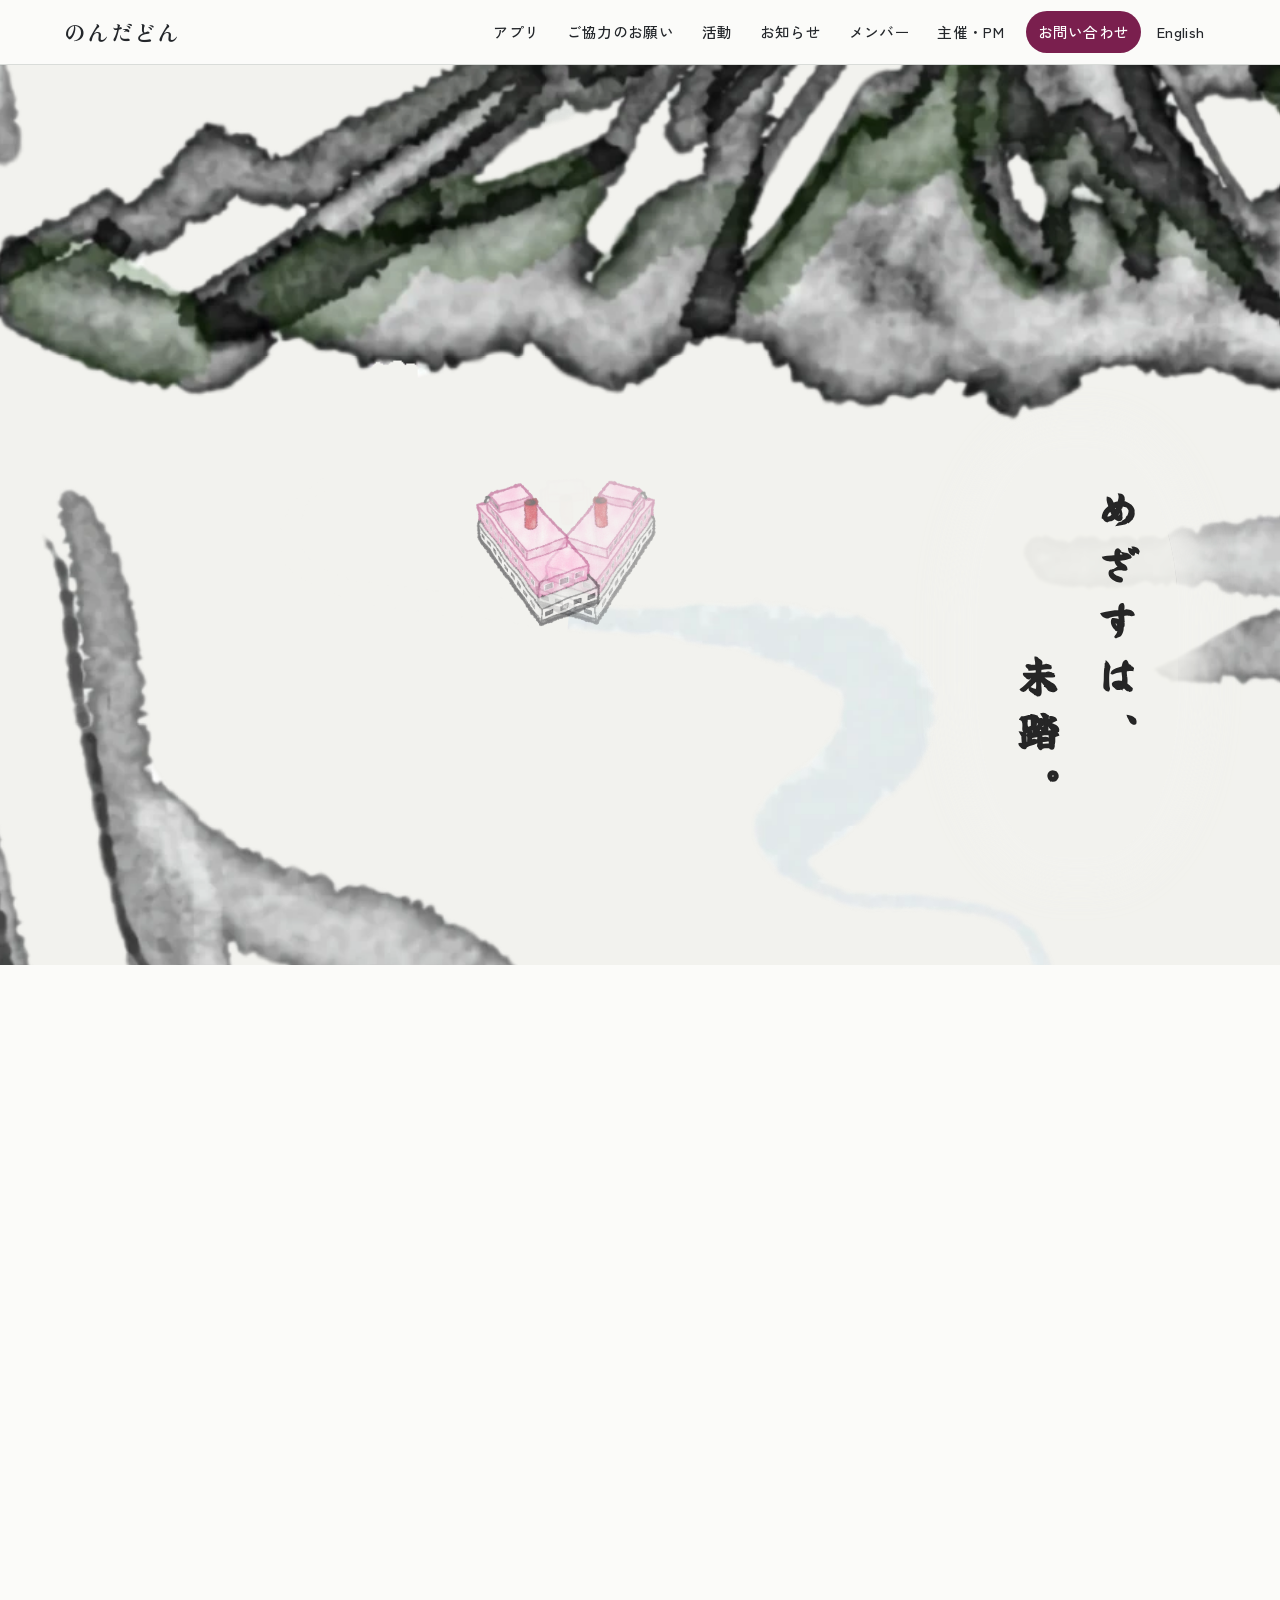
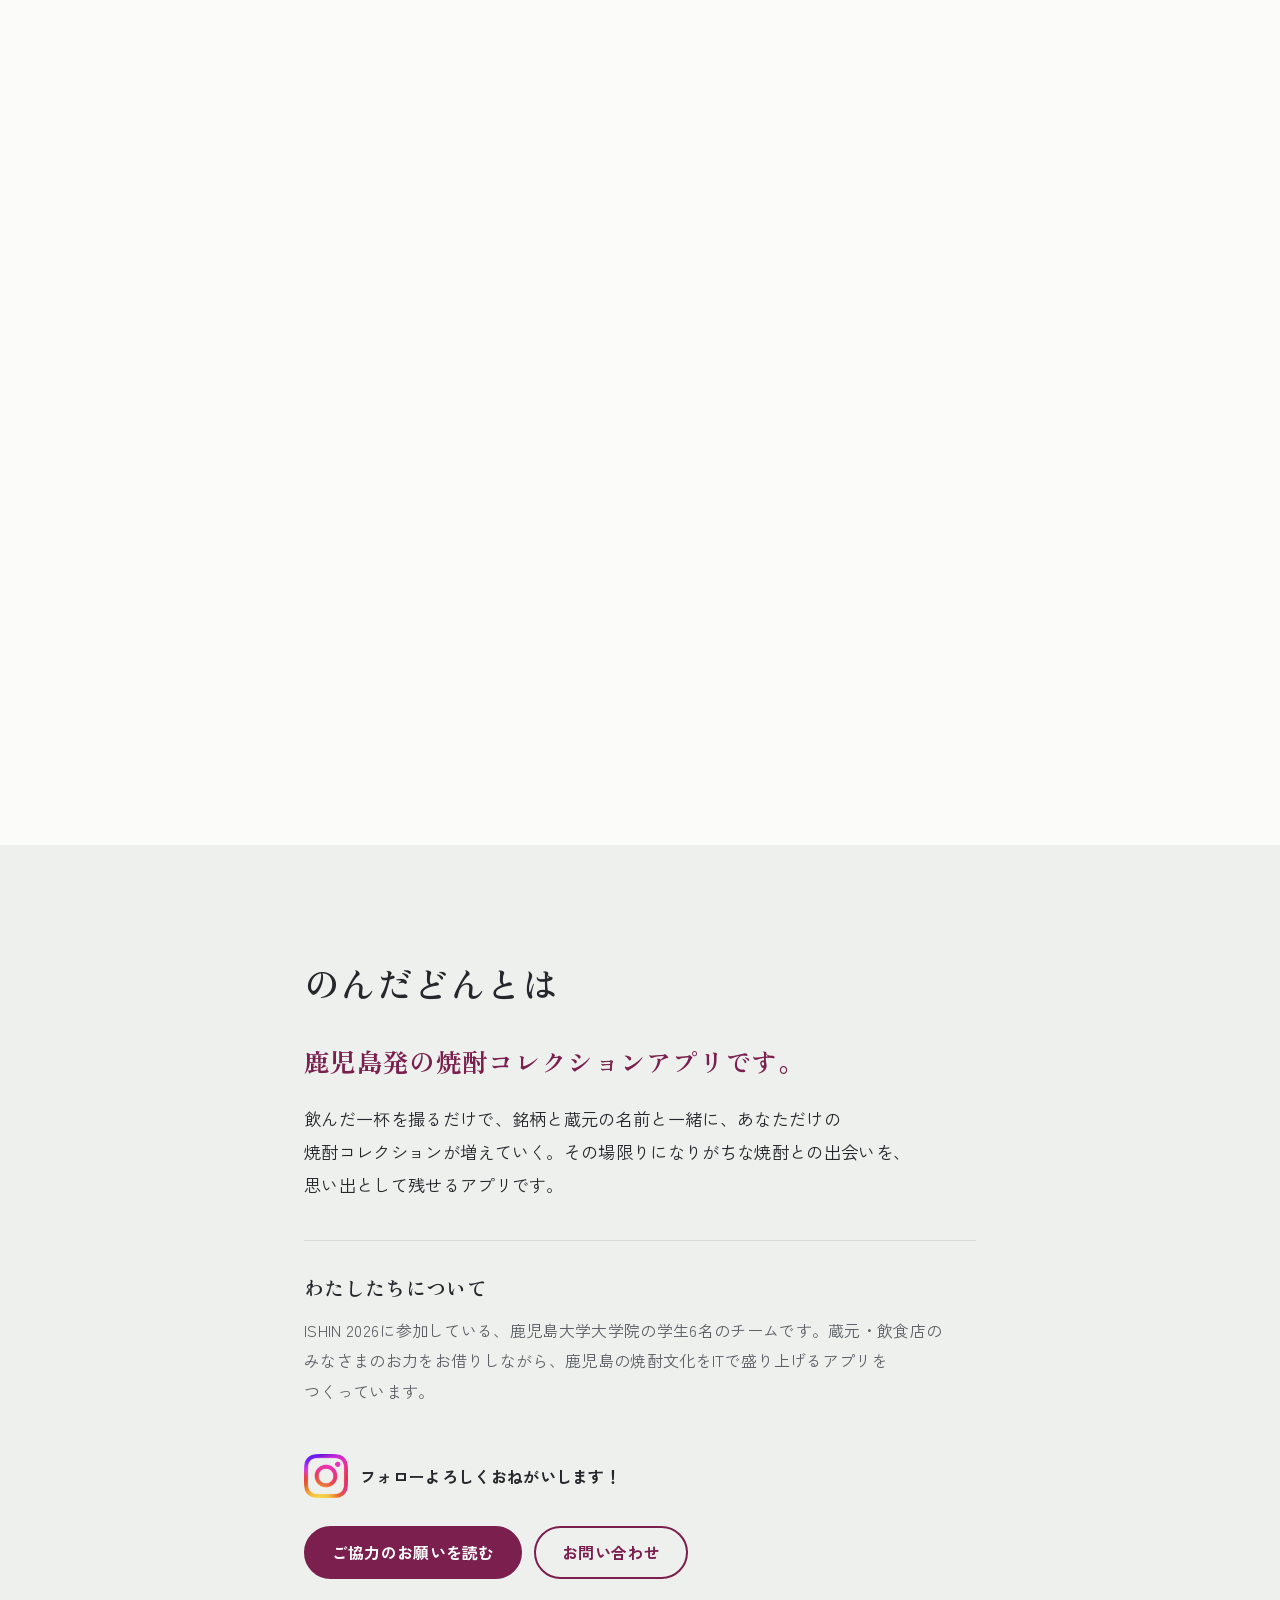
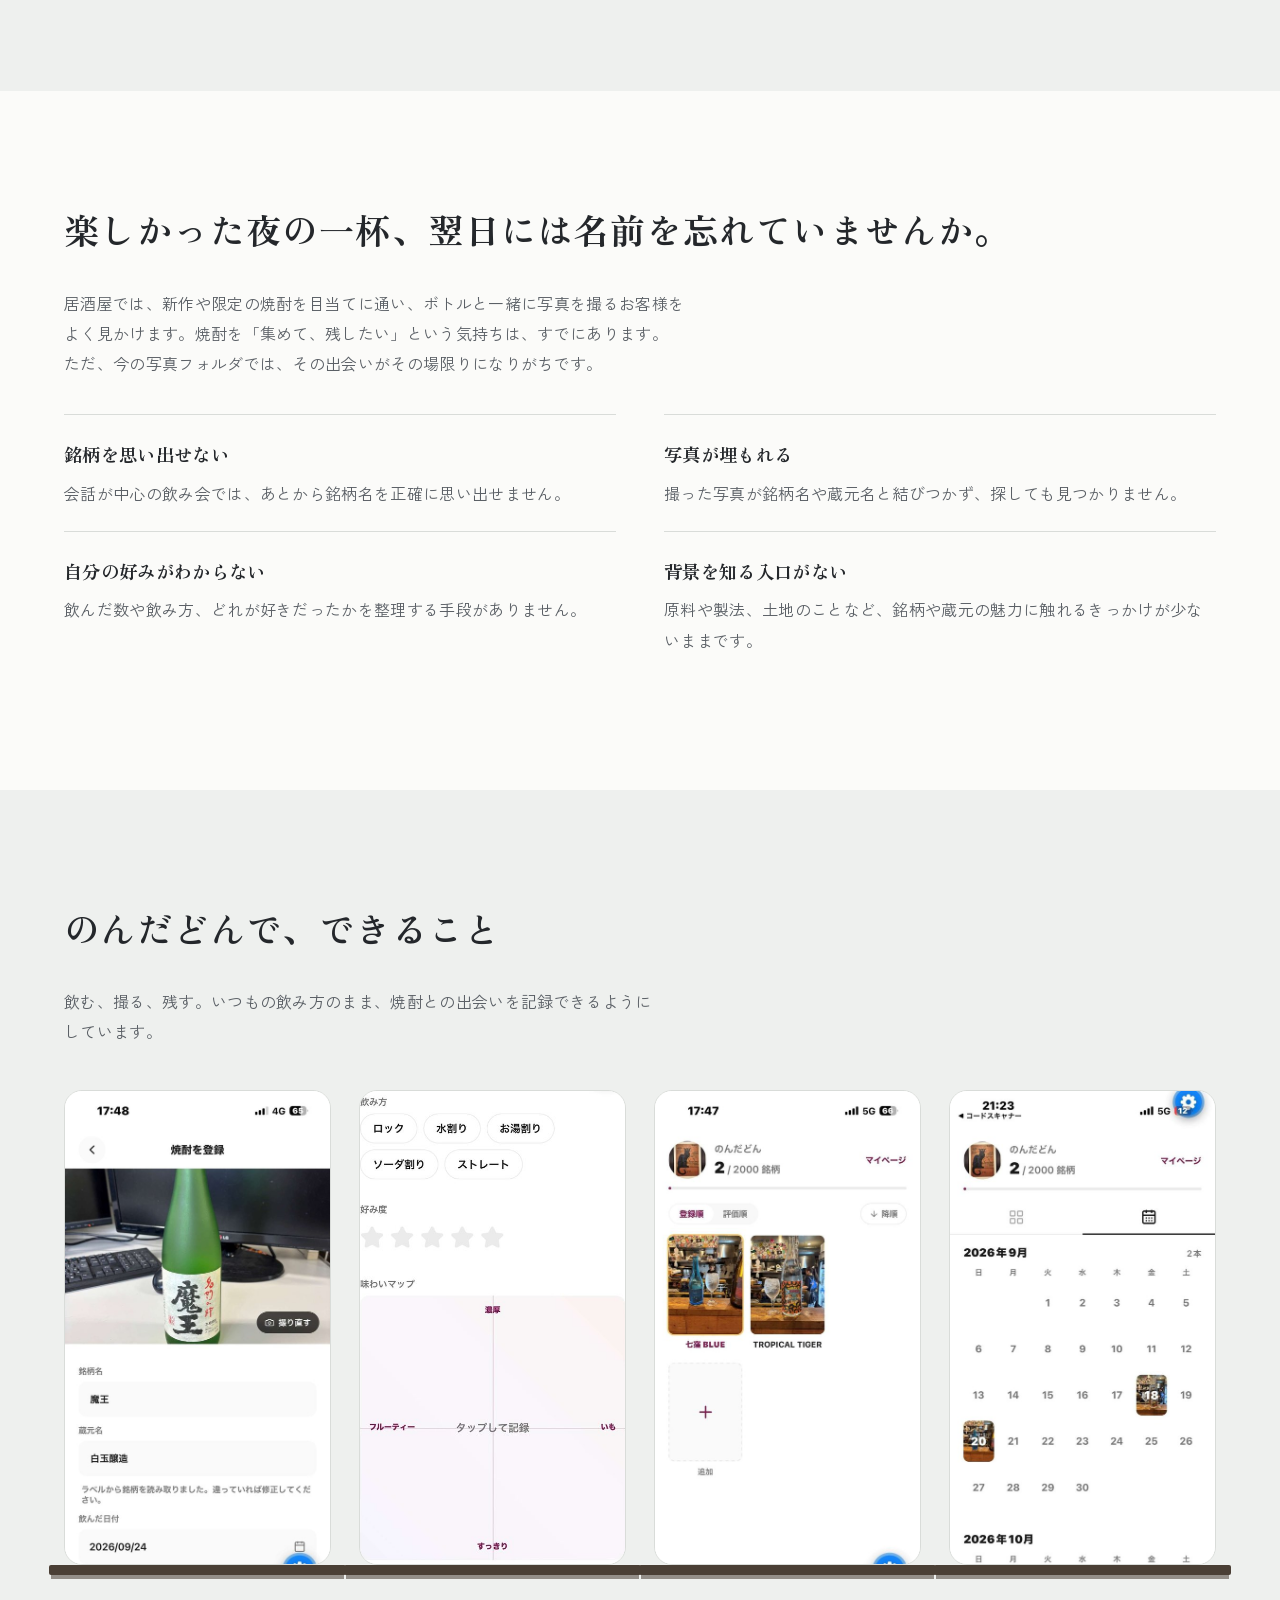
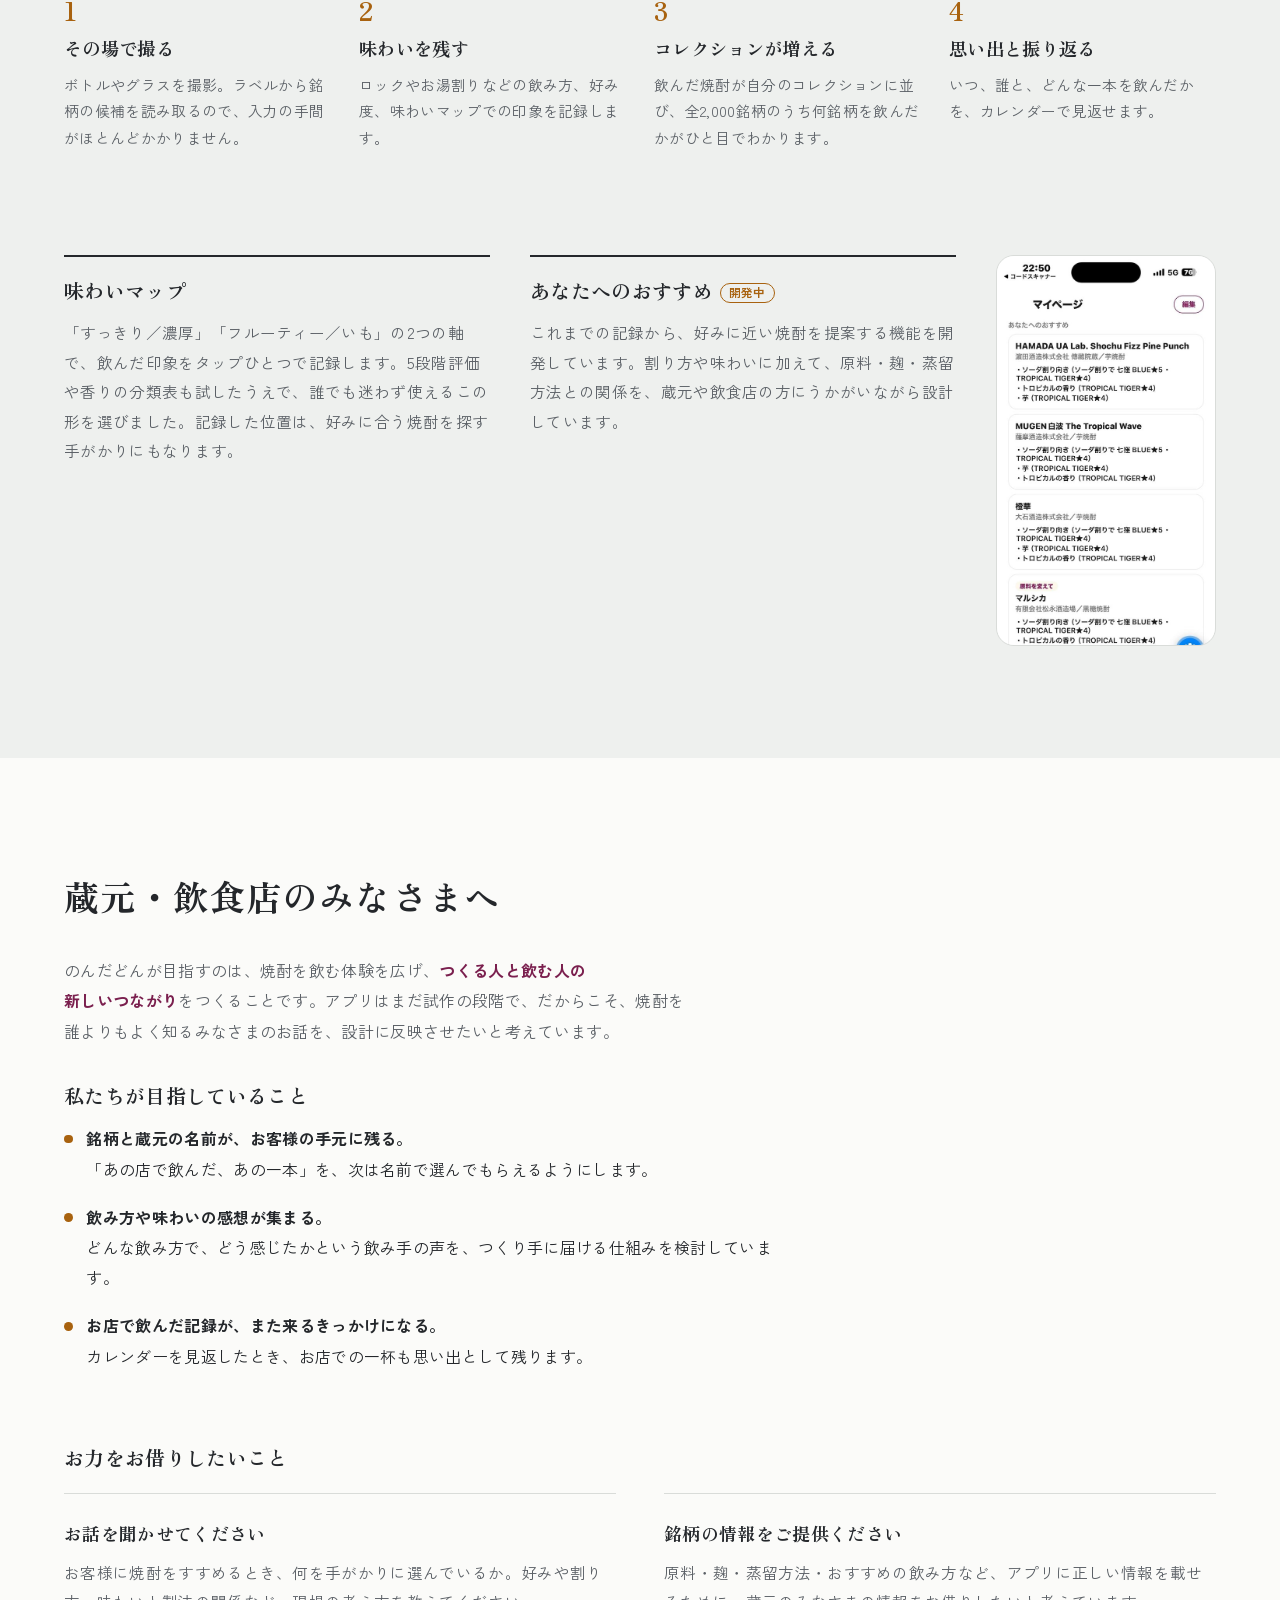
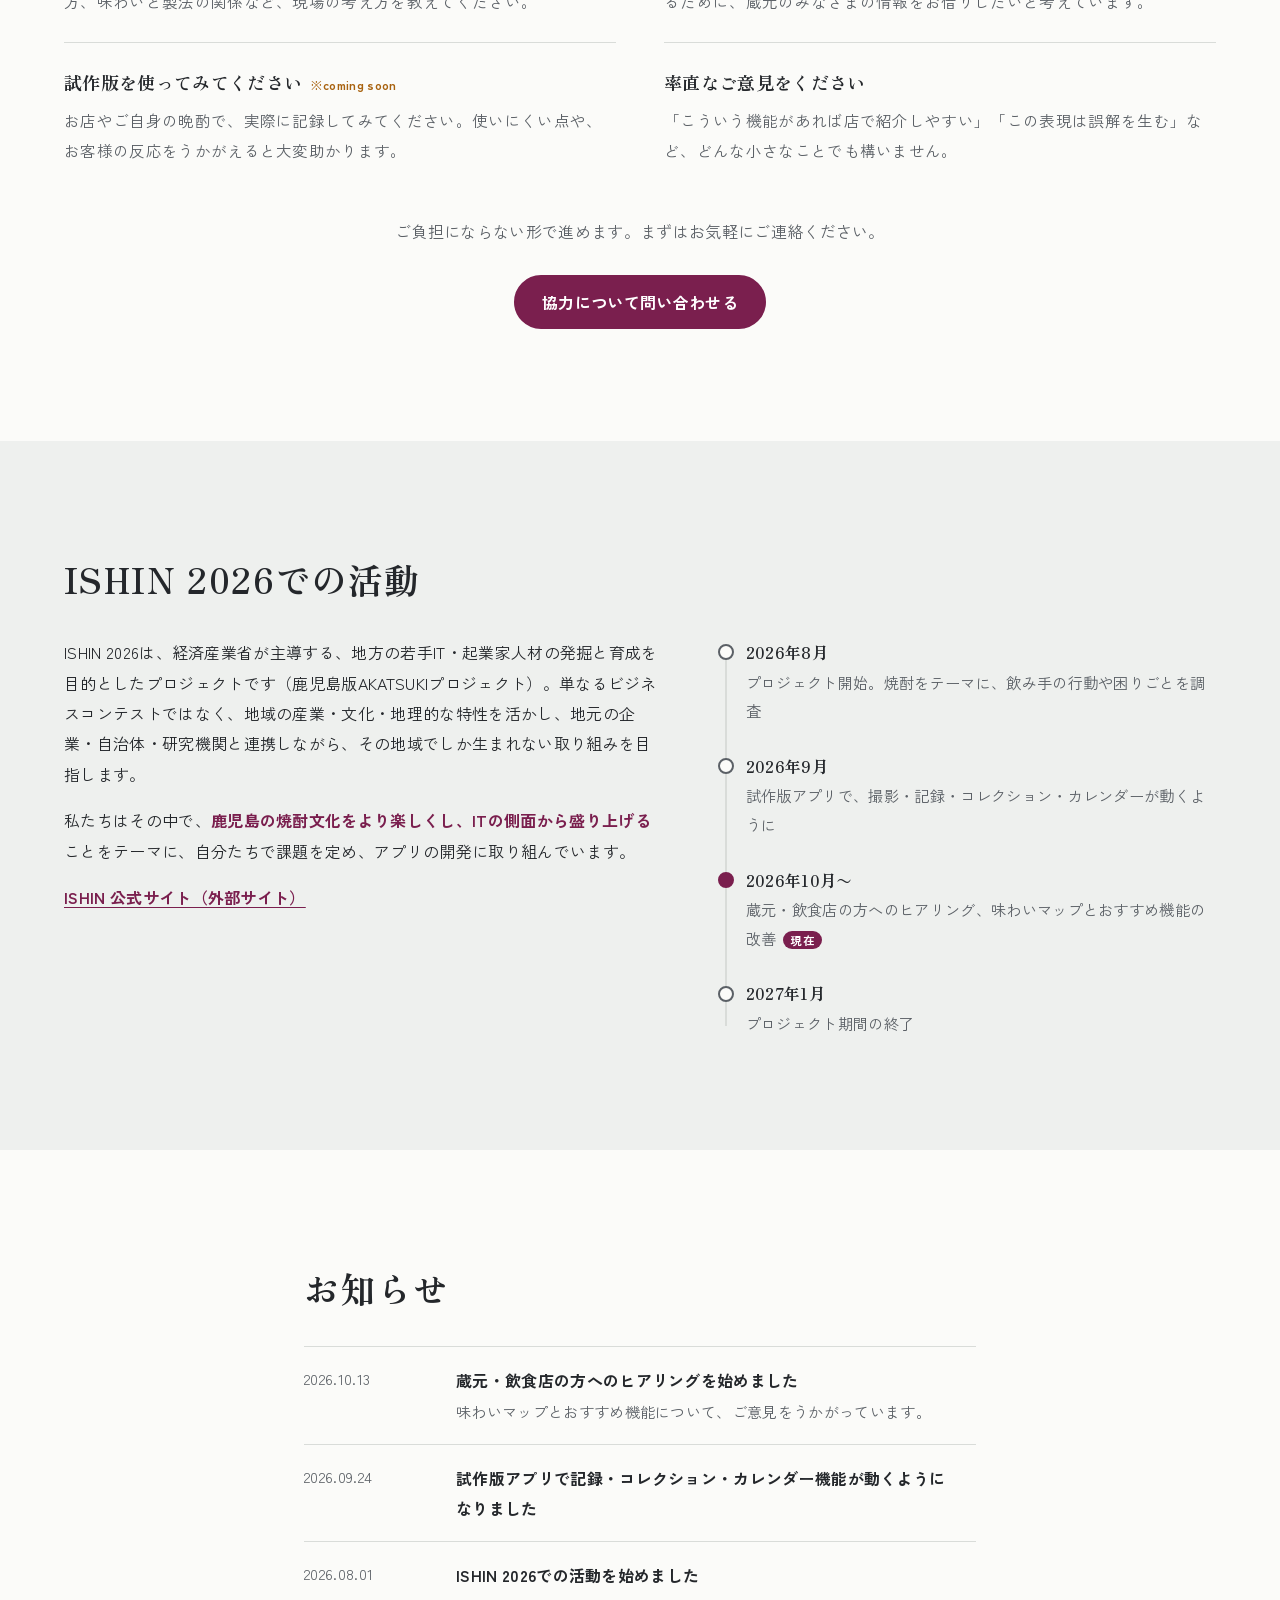
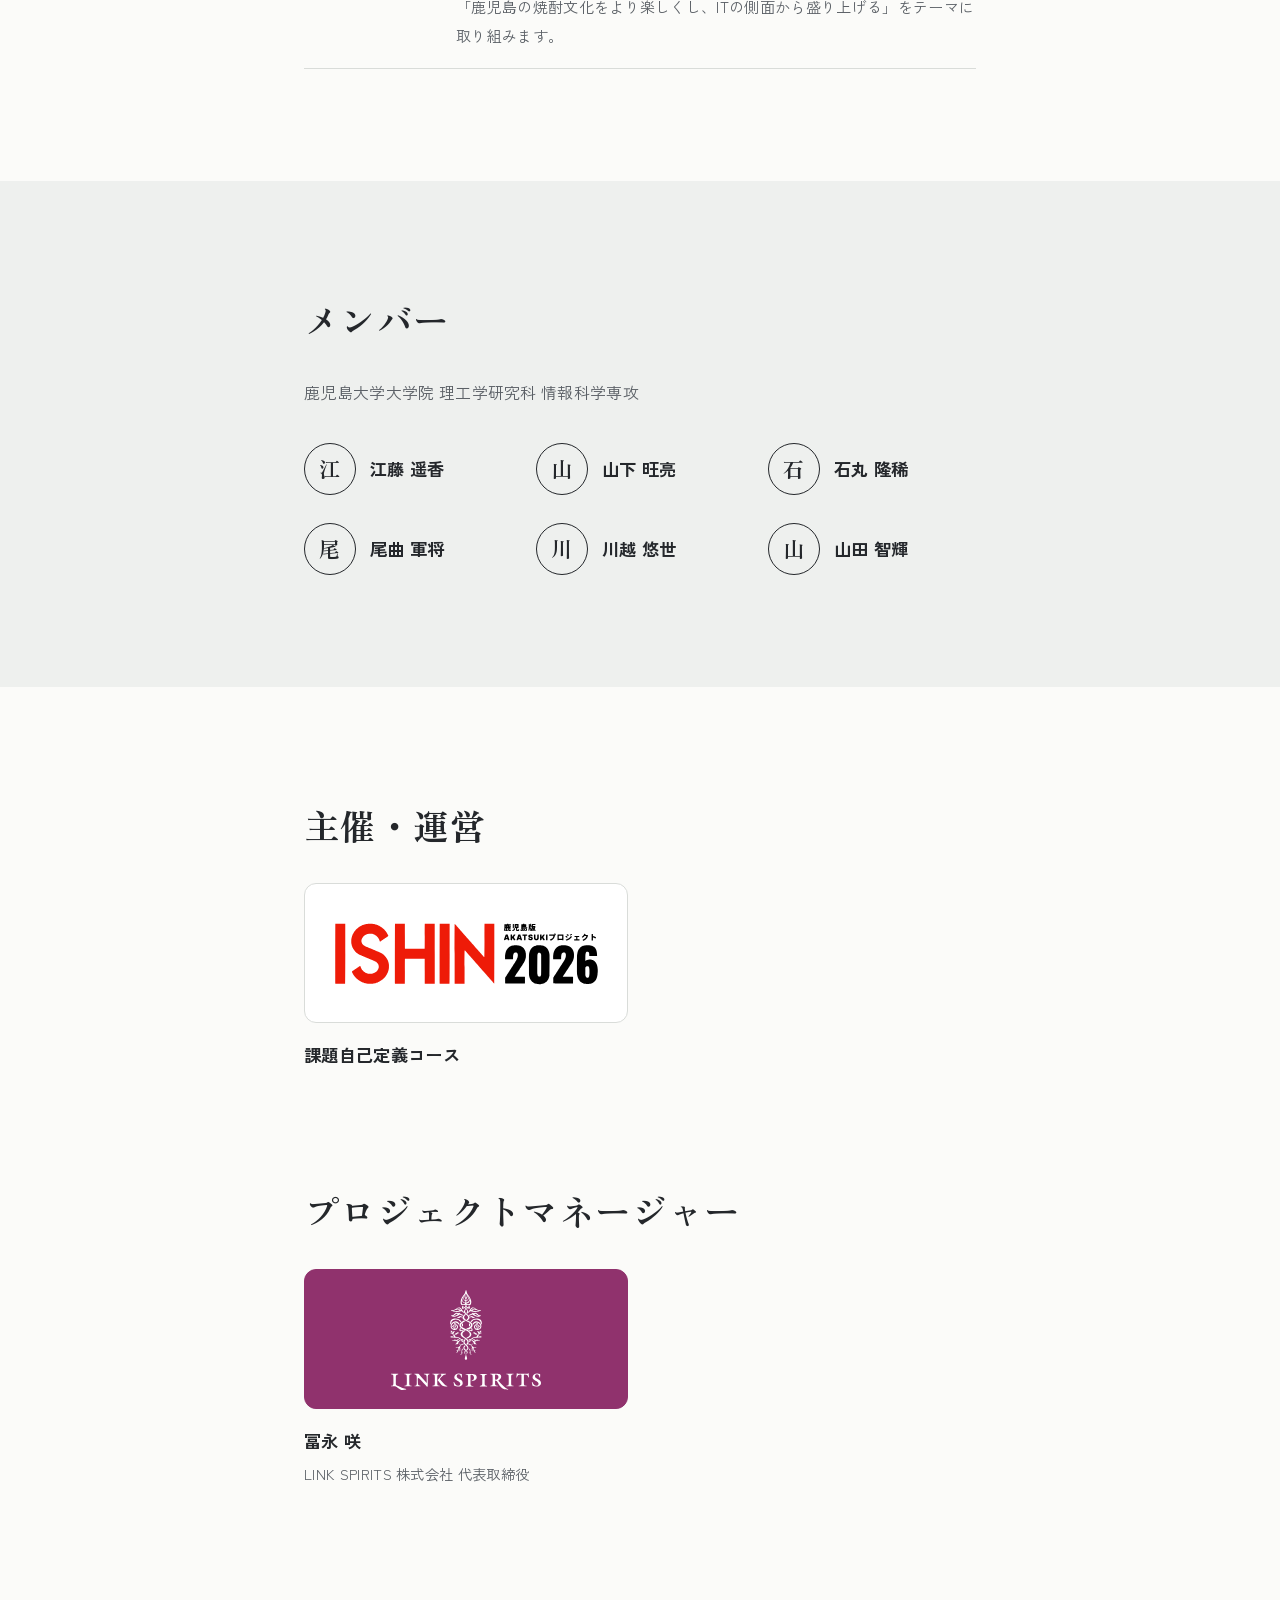
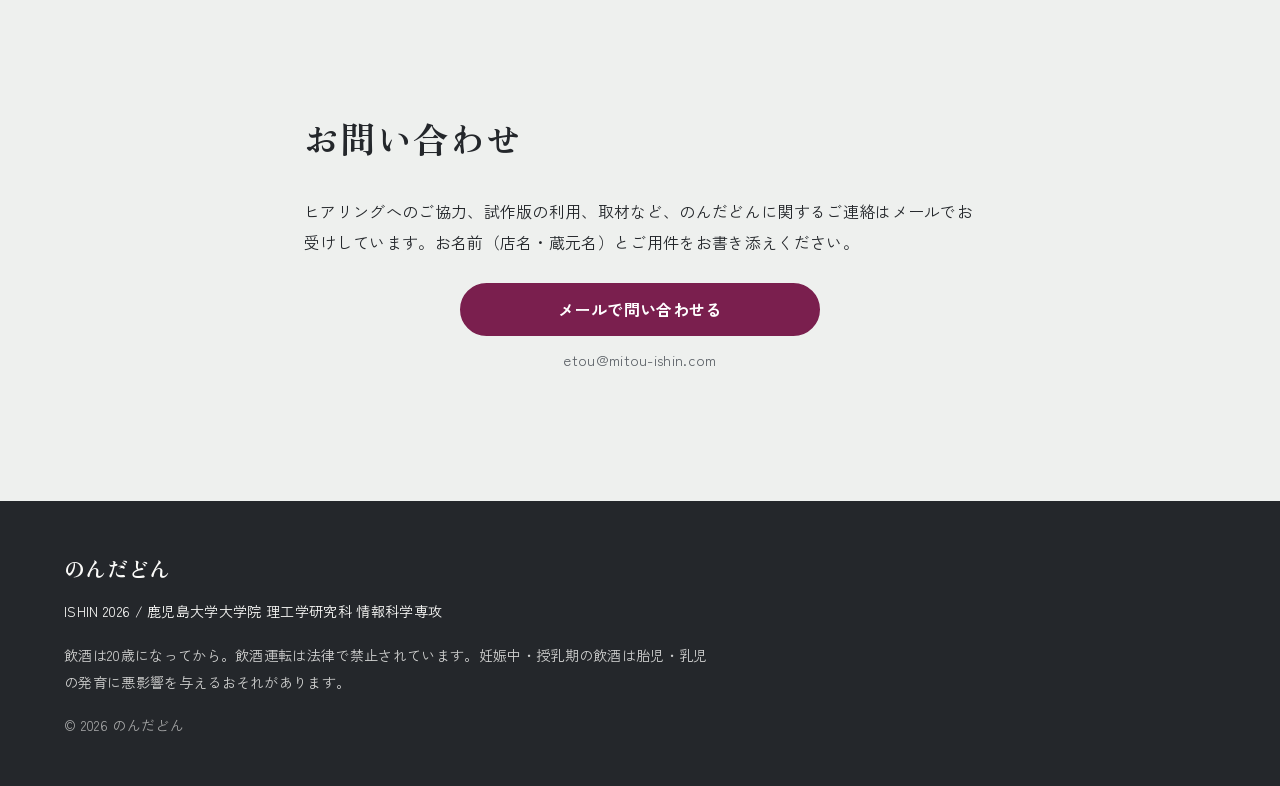
==== commit 6e73e8ad: "fix: PM セクションの見出しと英語版ナビの表現を修正 - 日本語版の見出し「プロジェクトマネージャー（PM）」を「プロジェクトマネージャー」に変更   （括弧の略語併記は本文で略語を使う場合の書" ====
--- a/index.html
+++ b/index.html
@@ -289,7 +289,7 @@
   <!-- ===== PM ===== -->
   <section class="sponsors pm" id="pm">
     <div class="wrap narrow">
-      <h2 class="h-sec">プロジェクトマネージャー（PM）</h2>
+      <h2 class="h-sec">プロジェクトマネージャー</h2>
       <ul class="sponsor-list">
         <li class="sponsor">
           <div class="sponsor-logo is-dark"><img src="images/link-spirits_logo.svg" width="220" height="146" loading="lazy" alt="LINK SPIRITS"></div>
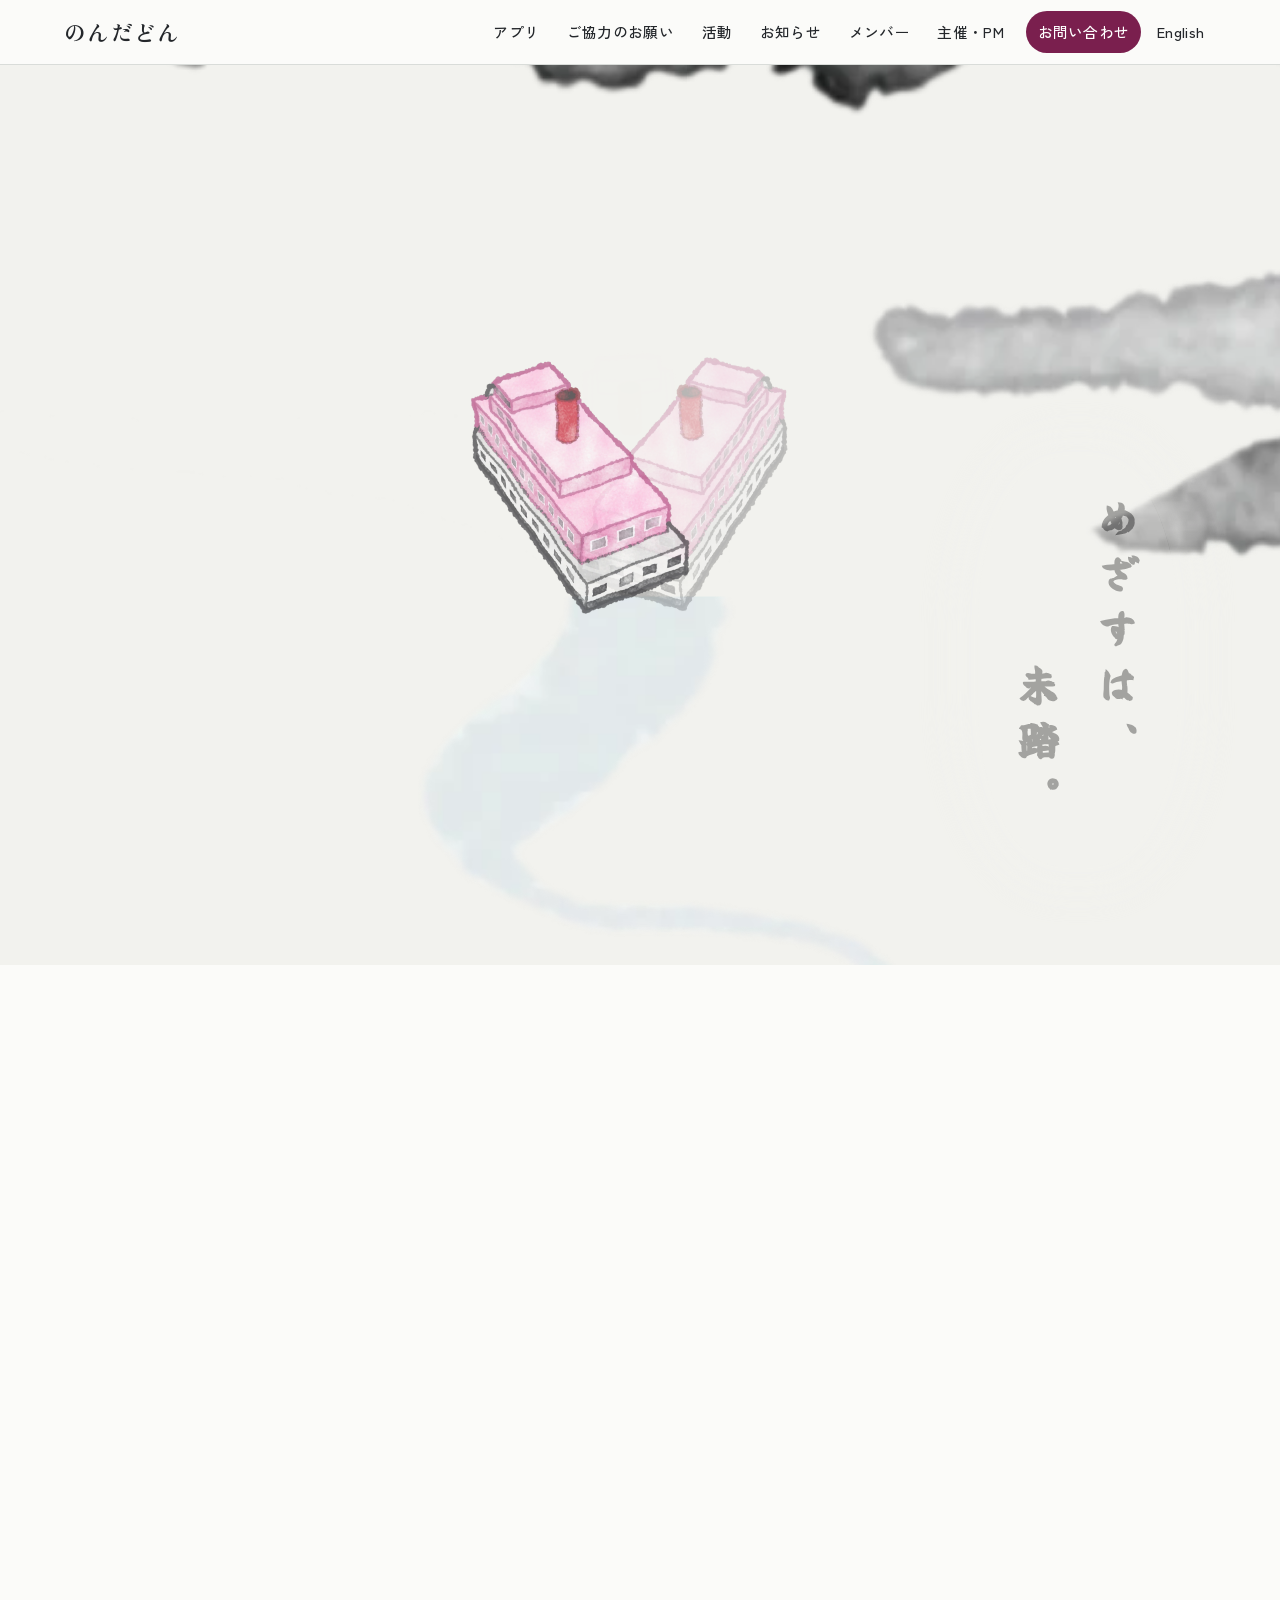
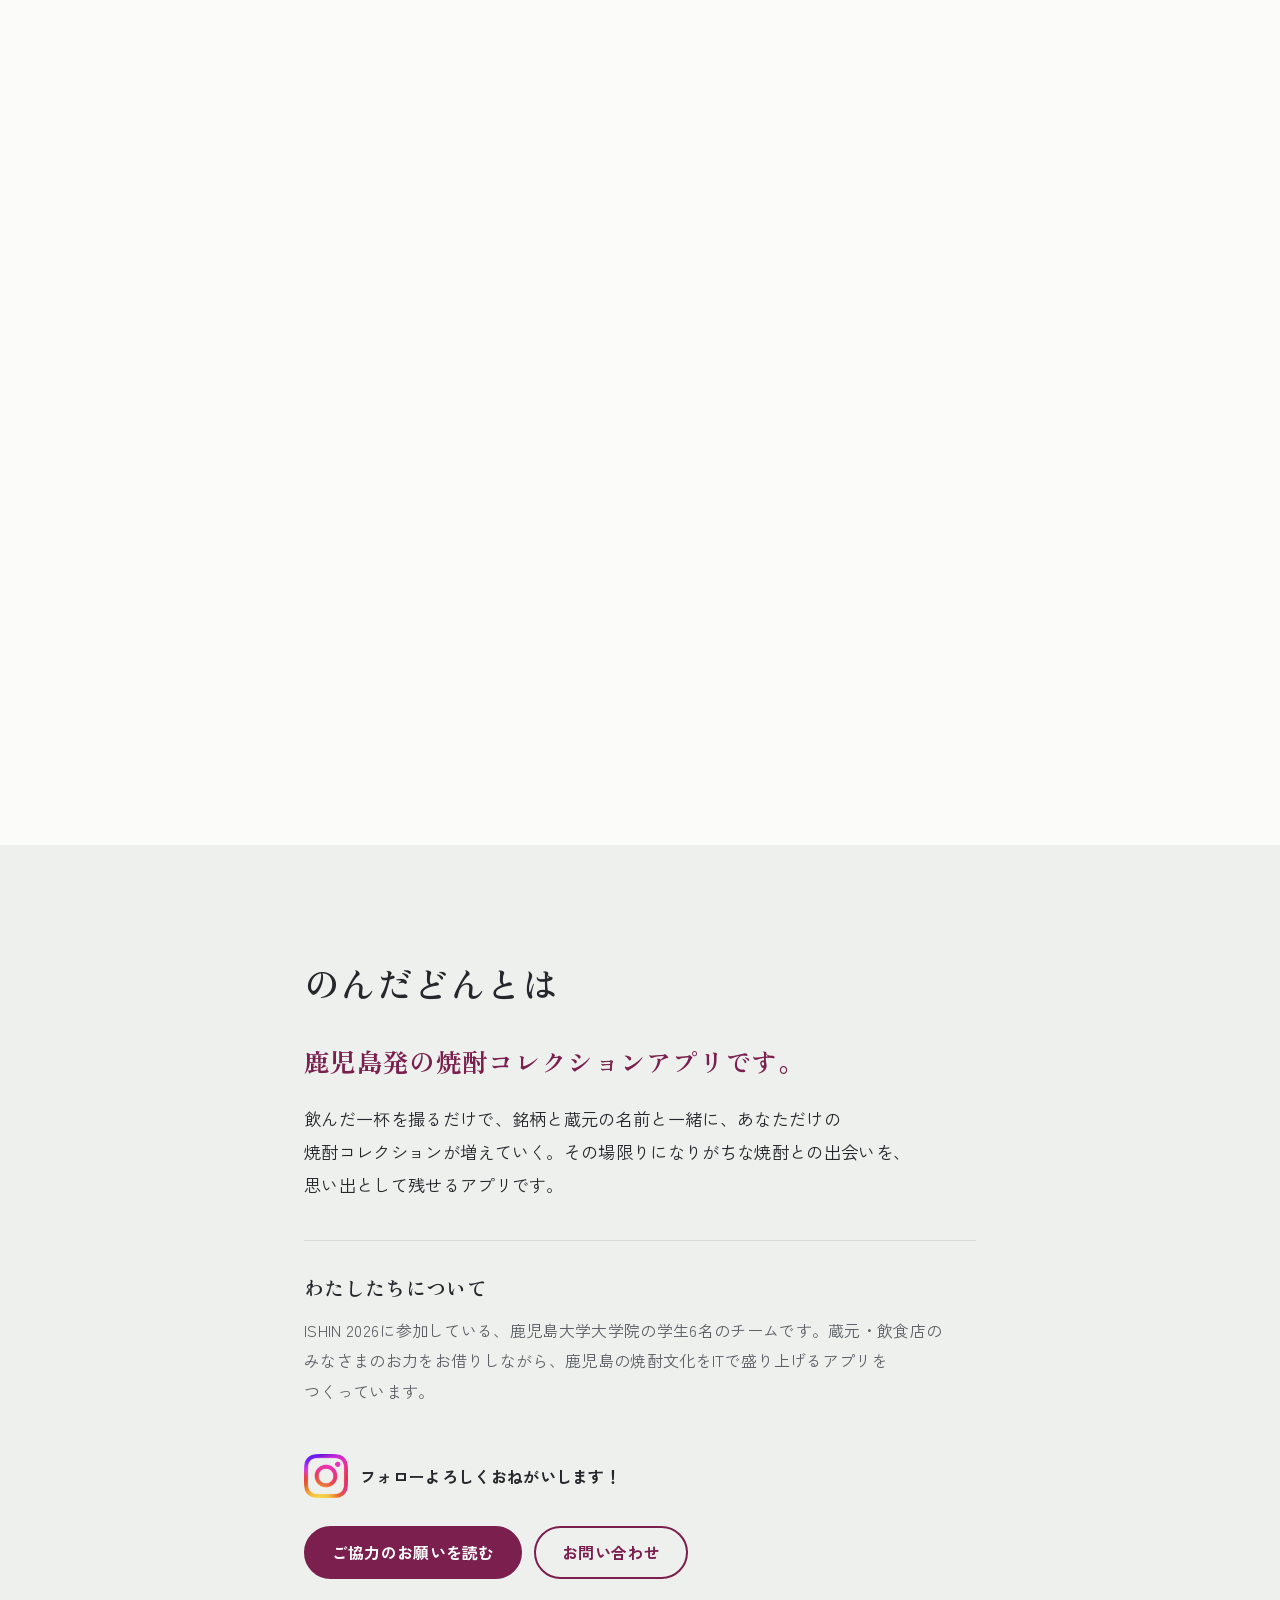
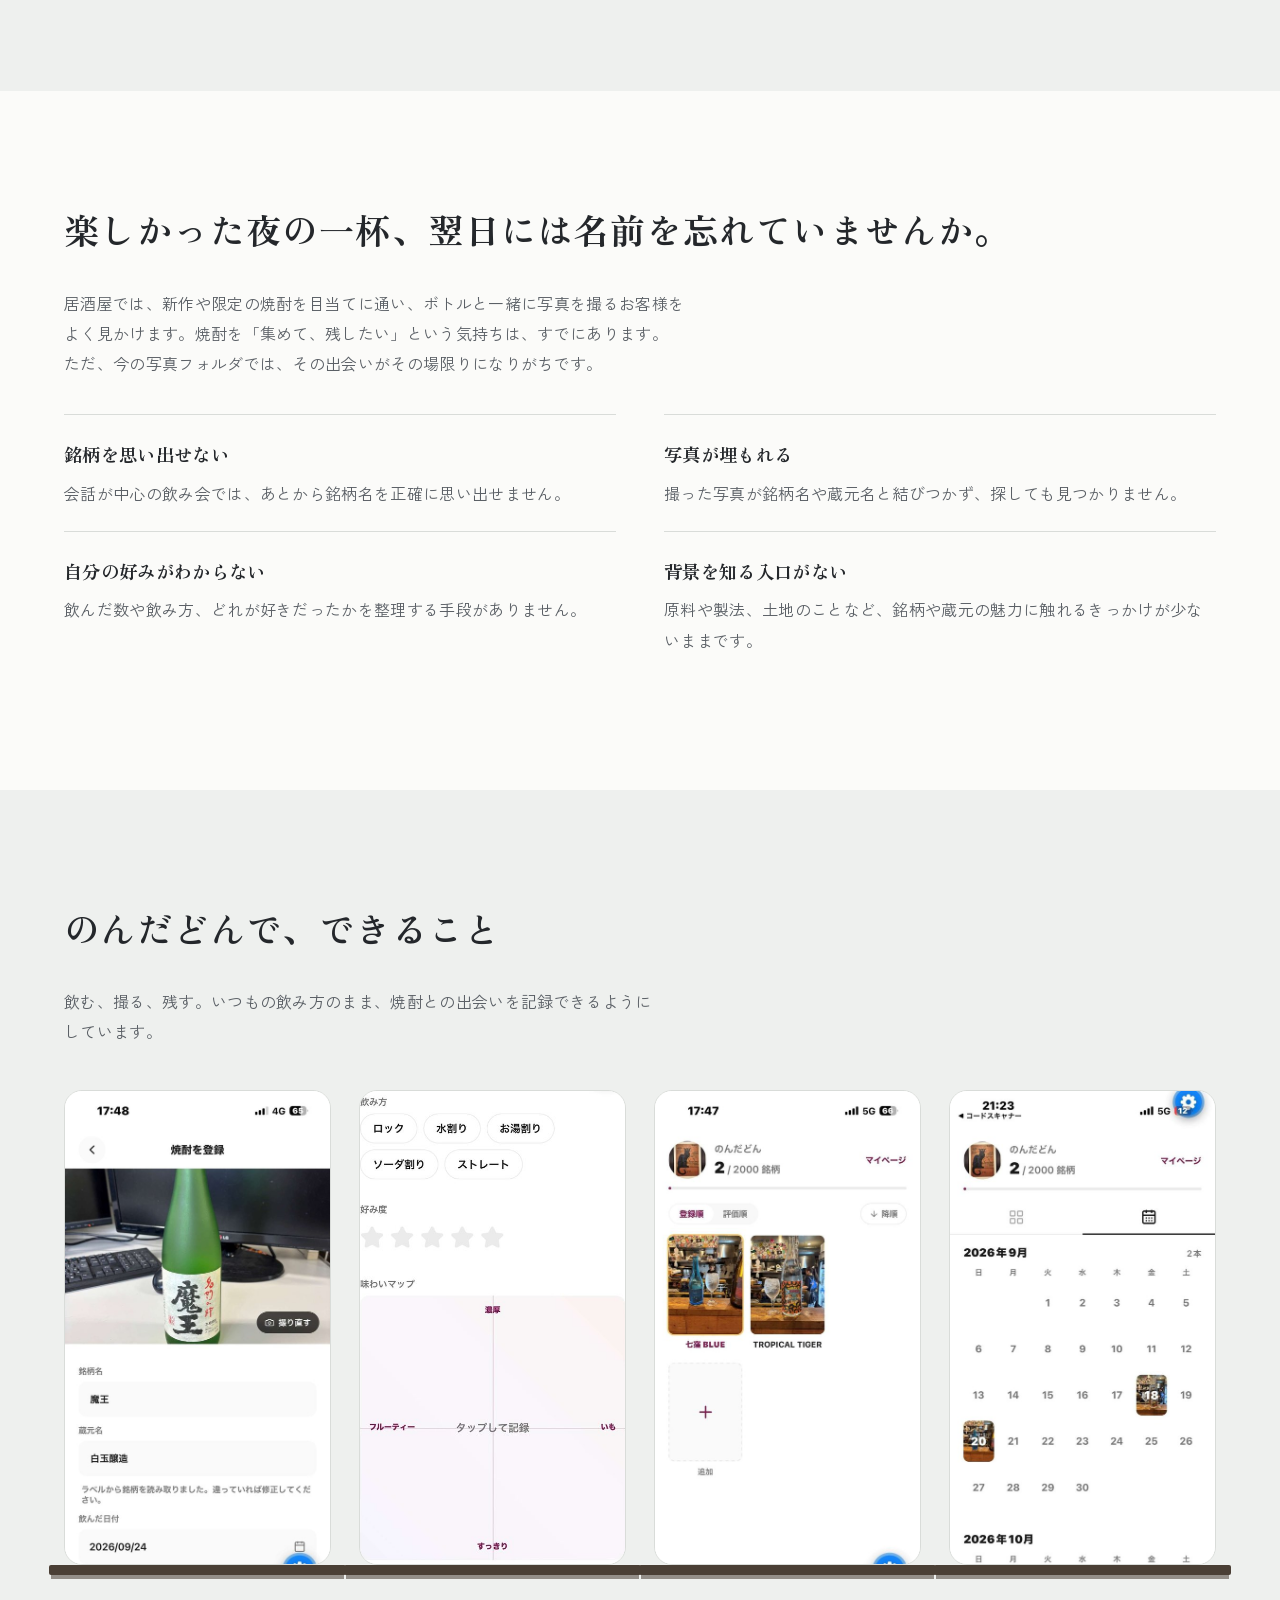
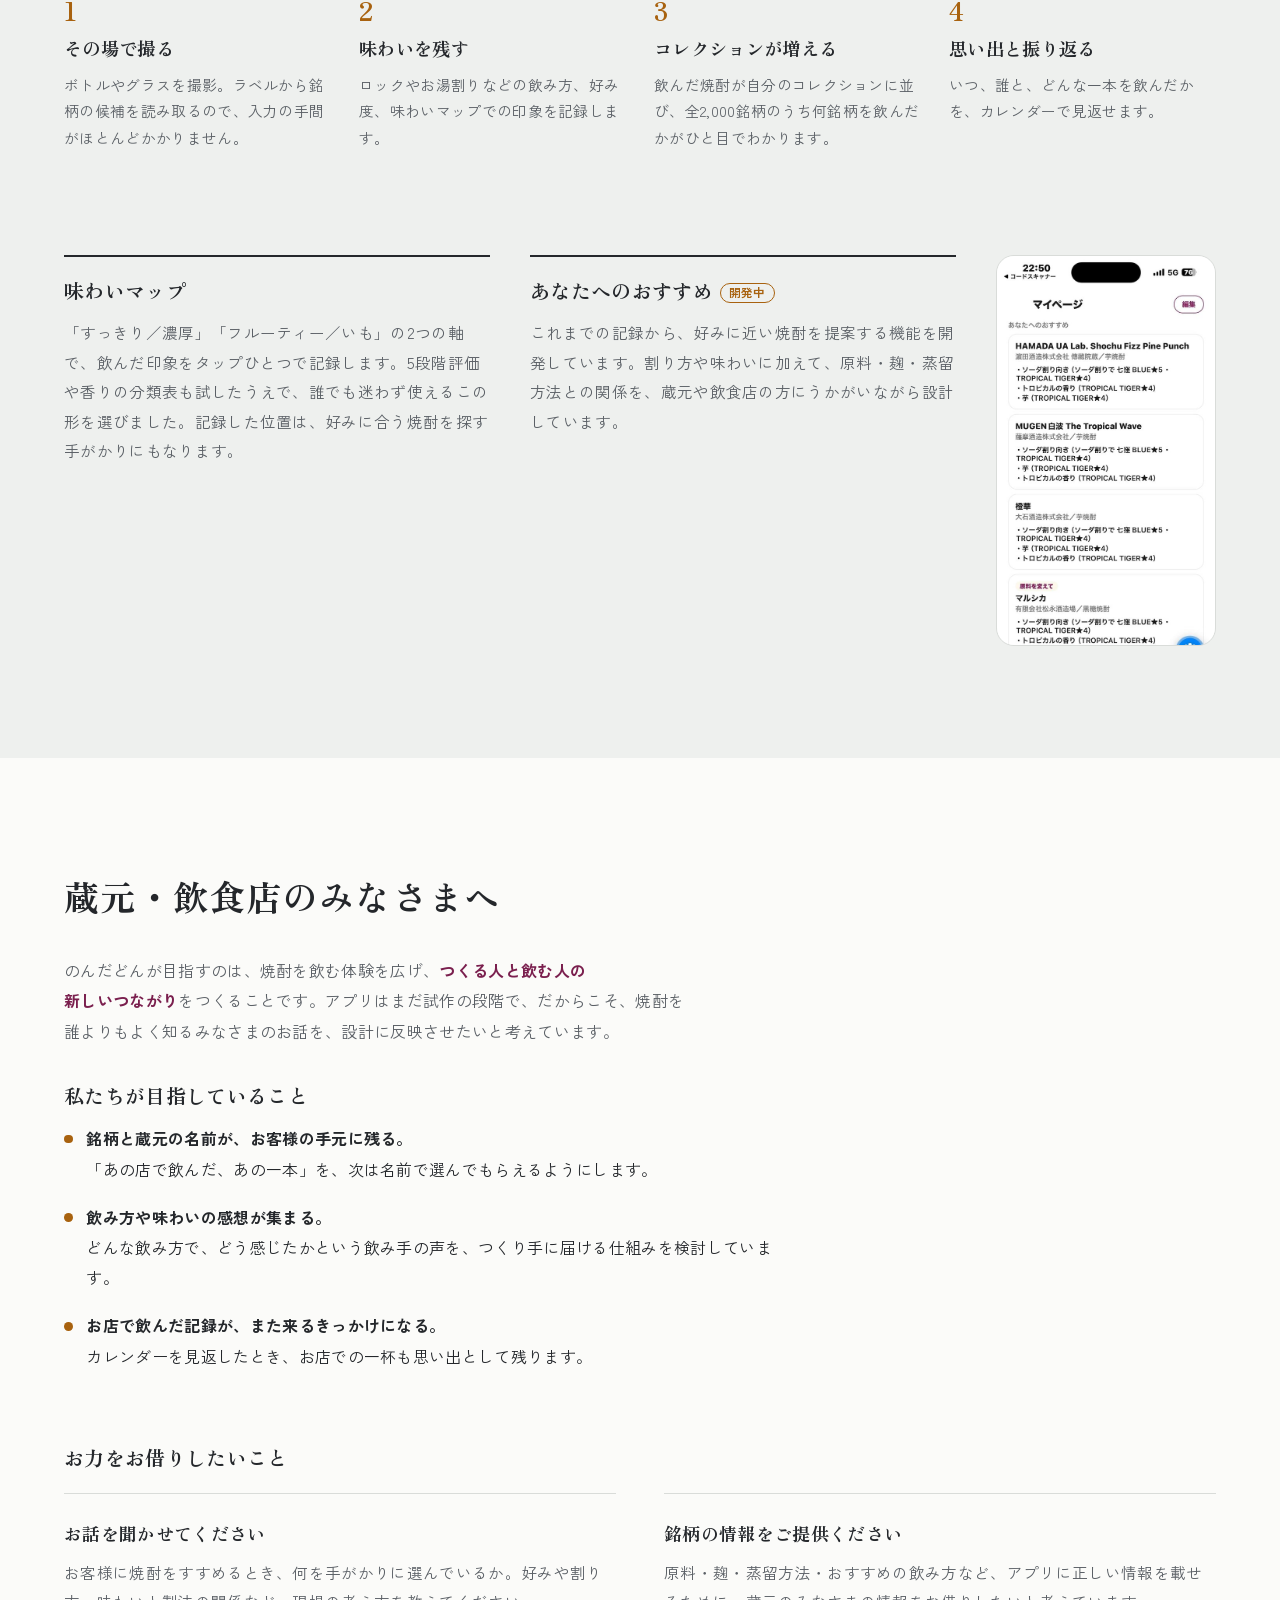
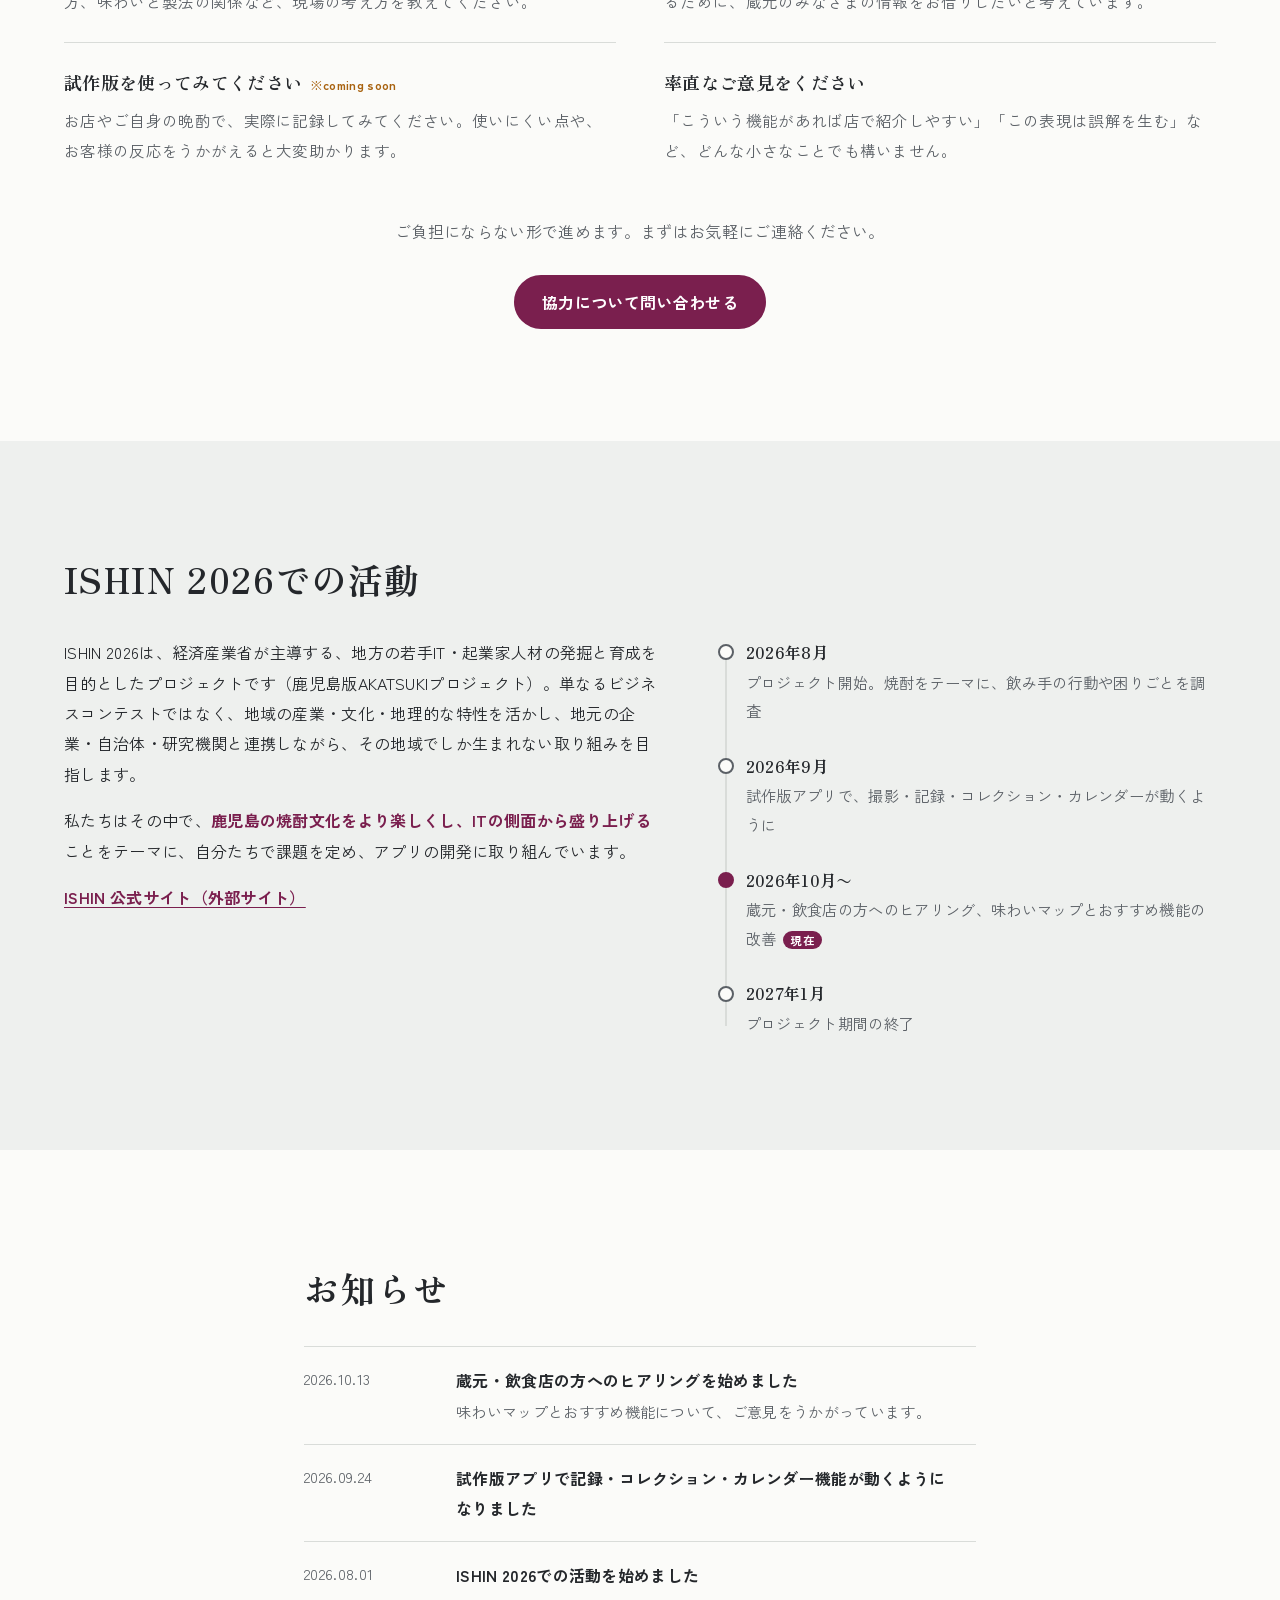
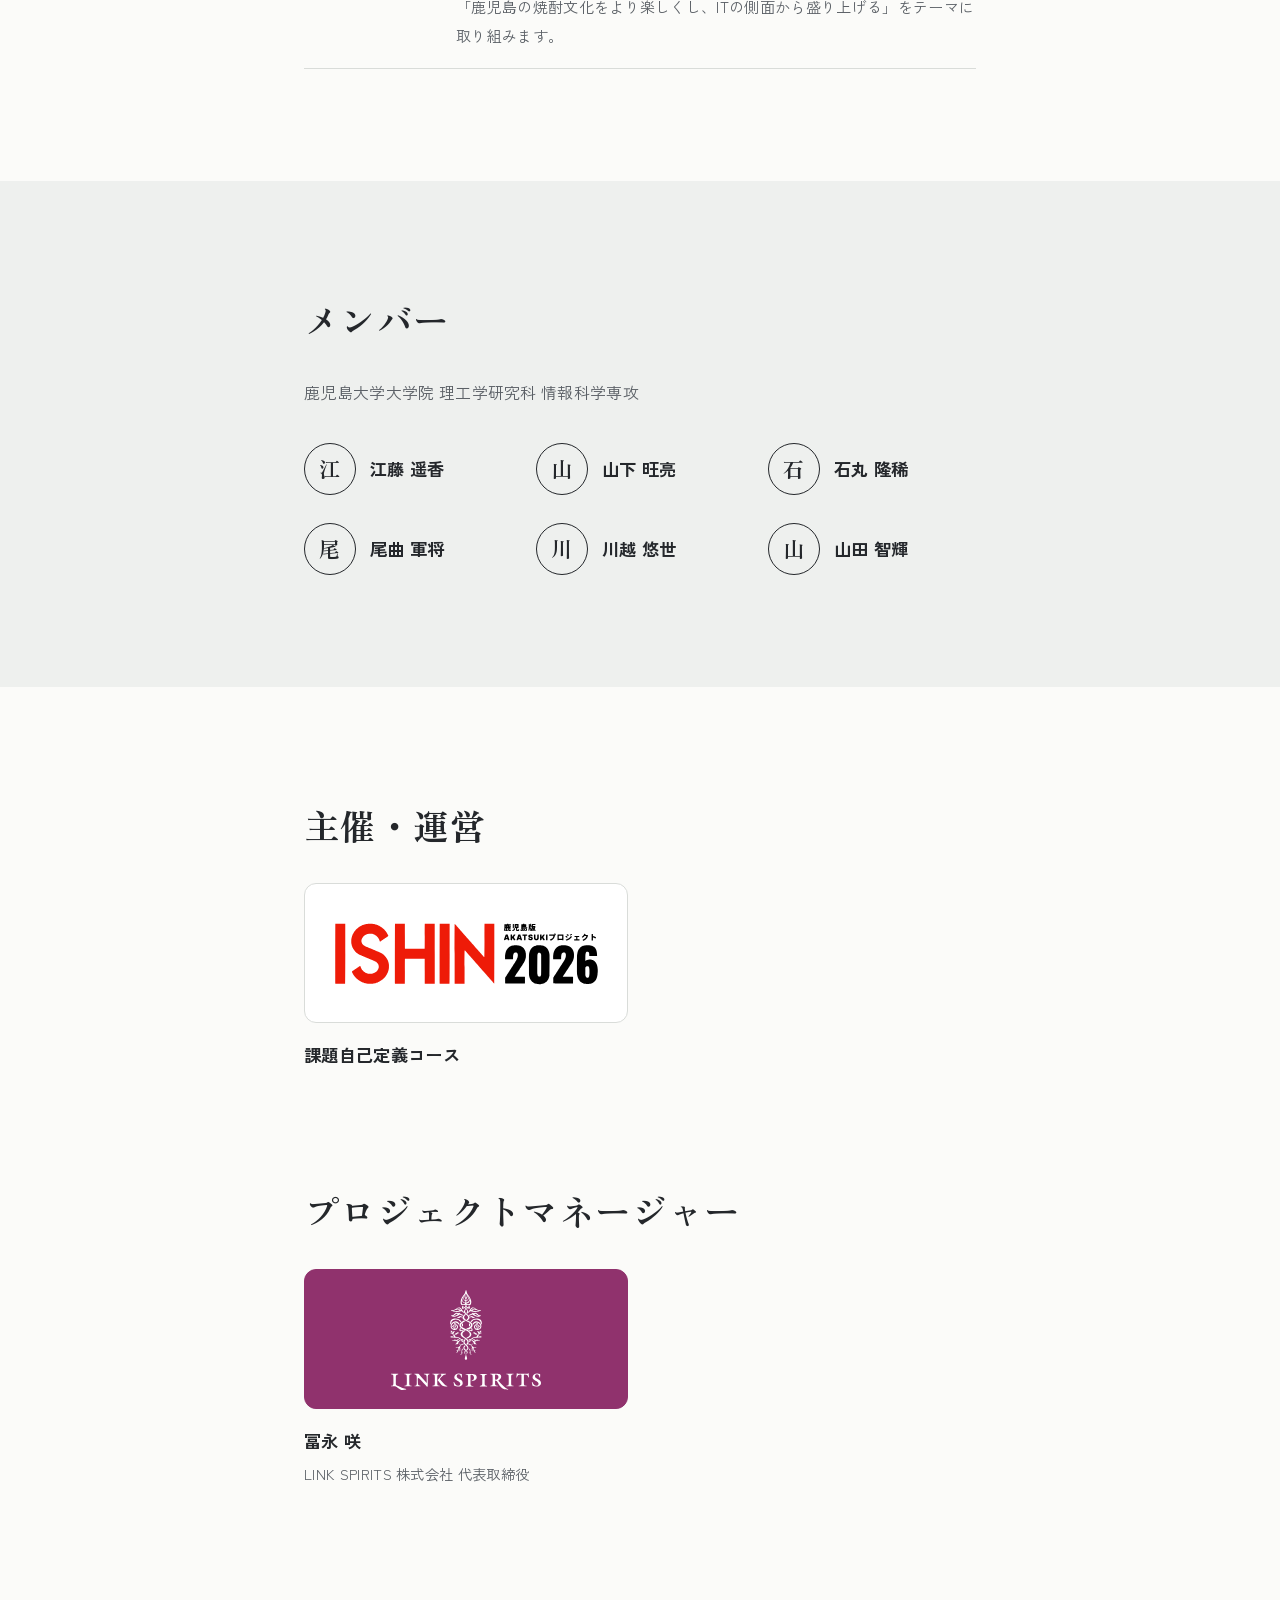
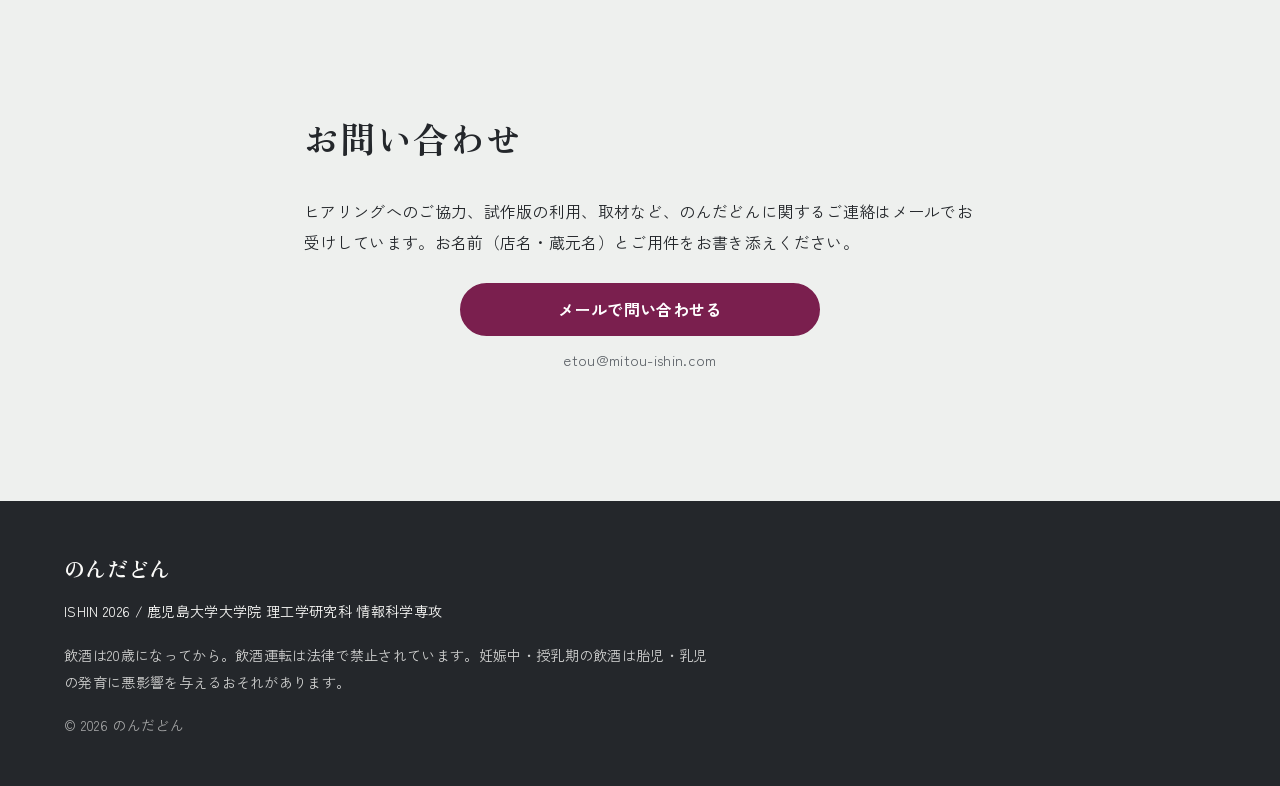
==== commit 1976b6dd: "refactor: 主催・PM セクションのクラス名を sponsor* から credit* に変更 協賛ではなく主催・PM を載せるセクションになったため、内容に合う名前に変更（見た目の変化なし）" ====
--- a/index.html
+++ b/index.html
@@ -272,29 +272,29 @@
   </section>
 
   <!-- ===== 主催 ===== -->
-  <section class="sponsors" id="organizer">
+  <section class="credits" id="organizer">
     <div class="wrap narrow">
       <h2 class="h-sec">主催・運営</h2>
-      <!-- 追加するときは <li class="sponsor">…</li> を1つ複製してください。
-           白いロゴは <div class="sponsor-logo is-dark"> にすると暗い台の上に表示されます -->
-      <ul class="sponsor-list">
-        <li class="sponsor">
-          <div class="sponsor-logo"><img src="images/ishin2026_logo.svg" width="1534" height="372" loading="lazy" alt="ISHIN 2026 鹿児島版AKATSUKIプロジェクト"></div>
-          <p class="sponsor-name">課題自己定義コース</p>
+      <!-- 追加するときは <li class="credit">…</li> を1つ複製してください。
+           白いロゴは <div class="credit-logo is-dark"> にすると暗い台の上に表示されます -->
+      <ul class="credit-list">
+        <li class="credit">
+          <div class="credit-logo"><img src="images/ishin2026_logo.svg" width="1534" height="372" loading="lazy" alt="ISHIN 2026 鹿児島版AKATSUKIプロジェクト"></div>
+          <p class="credit-name">課題自己定義コース</p>
         </li>
       </ul>
     </div>
   </section>
 
   <!-- ===== PM ===== -->
-  <section class="sponsors pm" id="pm">
+  <section class="credits pm" id="pm">
     <div class="wrap narrow">
       <h2 class="h-sec">プロジェクトマネージャー</h2>
-      <ul class="sponsor-list">
-        <li class="sponsor">
-          <div class="sponsor-logo is-dark"><img src="images/link-spirits_logo.svg" width="220" height="146" loading="lazy" alt="LINK SPIRITS"></div>
-          <p class="sponsor-name">冨永 咲</p>
-          <p class="sponsor-role">LINK SPIRITS 株式会社 代表取締役</p>
+      <ul class="credit-list">
+        <li class="credit">
+          <div class="credit-logo is-dark"><img src="images/link-spirits_logo.svg" width="220" height="146" loading="lazy" alt="LINK SPIRITS"></div>
+          <p class="credit-name">冨永 咲</p>
+          <p class="credit-role">LINK SPIRITS 株式会社 代表取締役</p>
         </li>
       </ul>
     </div>
--- a/css/style.css
+++ b/css/style.css
@@ -329,18 +329,18 @@
 @media (max-width: 760px) { .member-list { grid-template-columns: repeat(2, 1fr); } }
 
 /* ---------- 主催・PM ---------- */
-.sponsor-list { list-style: none; margin: 0; padding: 0; display: grid; grid-template-columns: repeat(auto-fill, minmax(240px, 1fr)); gap: 32px 24px; }
-.sponsor-logo {
+.credit-list { list-style: none; margin: 0; padding: 0; display: grid; grid-template-columns: repeat(auto-fill, minmax(240px, 1fr)); gap: 32px 24px; }
+.credit-logo {
   height: 140px; padding: 20px 24px; margin-bottom: 1em;
   display: grid; place-items: center;
   border: 1px solid var(--line); border-radius: 12px;
   background: #FFFFFF; /* ロゴの色を保つため、ダークモードでも白い台にする */
 }
-.sponsor-logo.is-dark { background: rgb(144, 50, 109); border-color: rgb(144, 50, 109); } /* 白いロゴ用 */
-.sponsor-logo img { width: auto; max-width: 100%; max-height: 100px; } /* 台の高さ140px − 上下の余白 */
-.sponsor-name { font-size: 1.08rem; font-weight: 700; margin: 0; }
-.sponsor-role { font-size: .9rem; color: var(--ink-2); margin: .2em 0 0; }
-.sponsors.pm { padding-top: 0; } /* 白いセクションが続くので、主催との間の余白を詰める */
+.credit-logo.is-dark { background: rgb(144, 50, 109); border-color: rgb(144, 50, 109); } /* 白いロゴ用 */
+.credit-logo img { width: auto; max-width: 100%; max-height: 100px; } /* 台の高さ140px − 上下の余白 */
+.credit-name { font-size: 1.08rem; font-weight: 700; margin: 0; }
+.credit-role { font-size: .9rem; color: var(--ink-2); margin: .2em 0 0; }
+.credits.pm { padding-top: 0; } /* 白いセクションが続くので、主催との間の余白を詰める */
 
 /* ---------- お問い合わせ ---------- */
 .contact { text-align: left; background: var(--mist); }
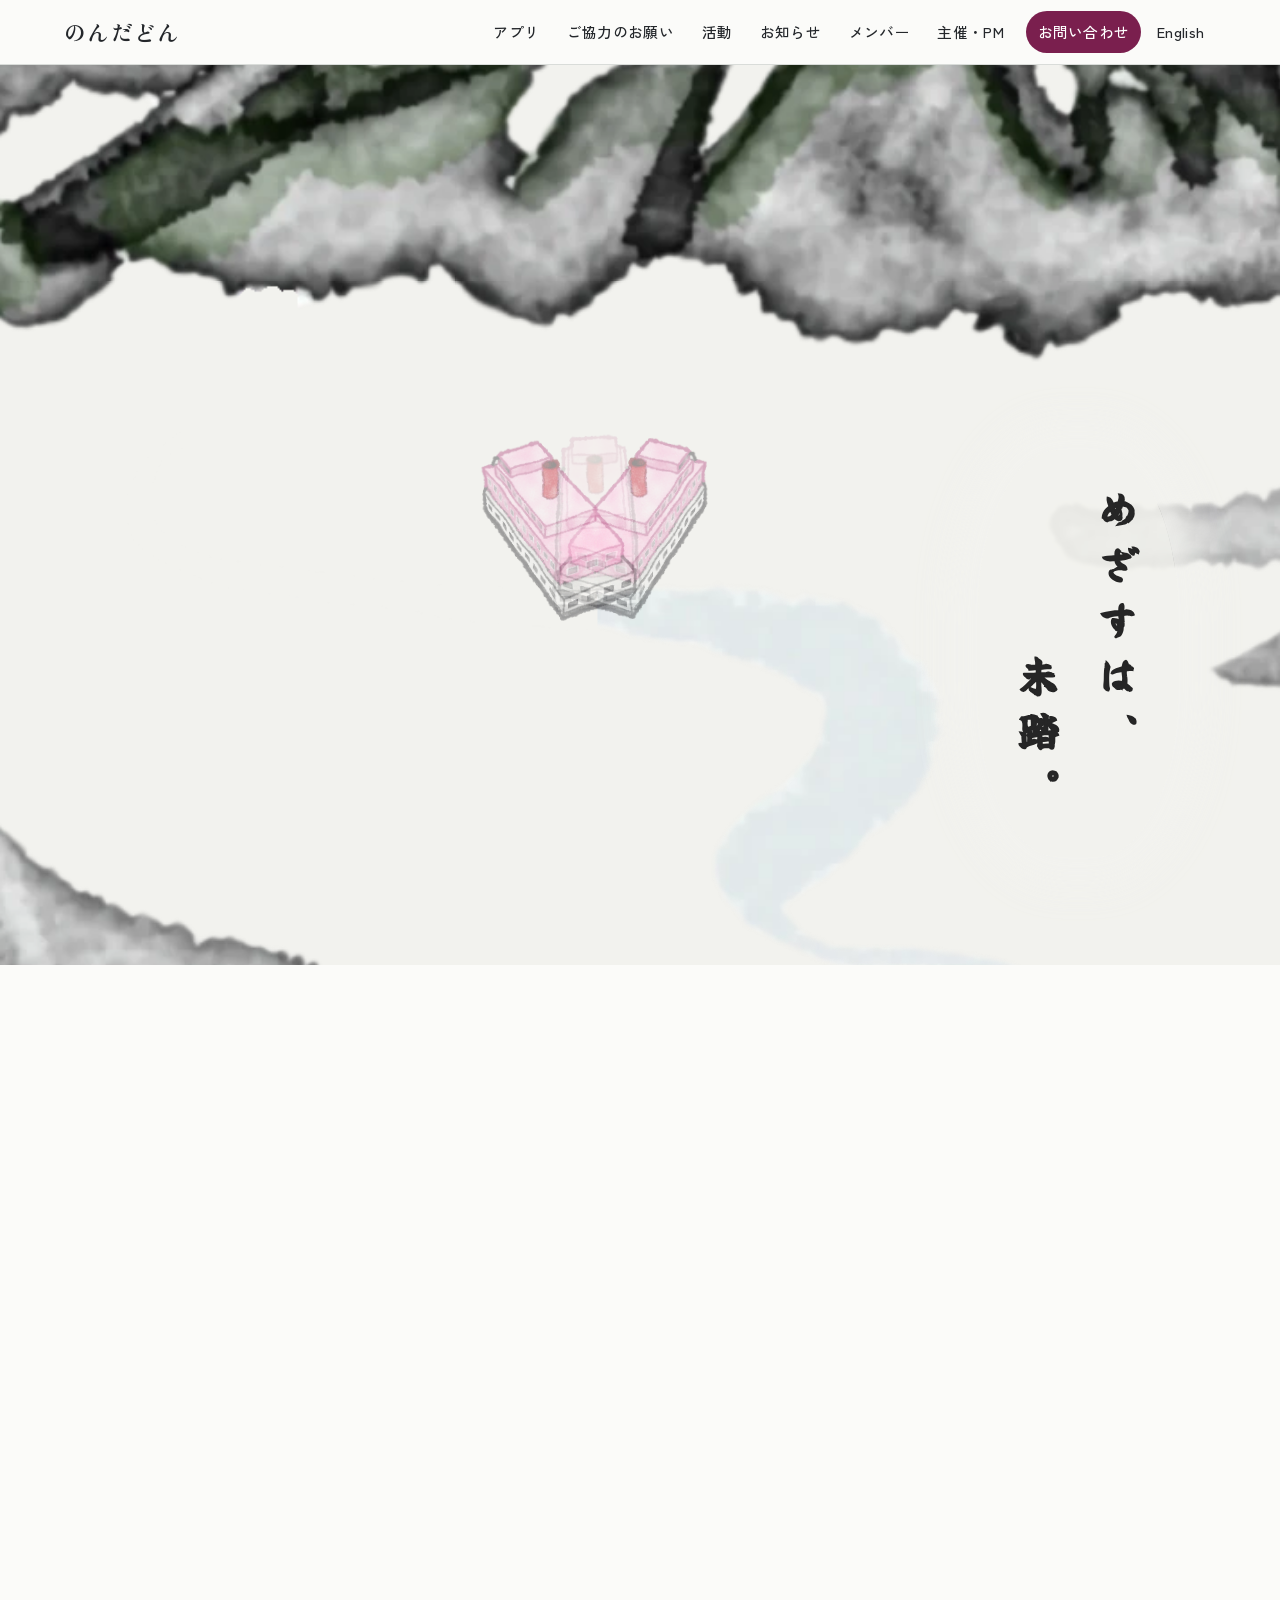
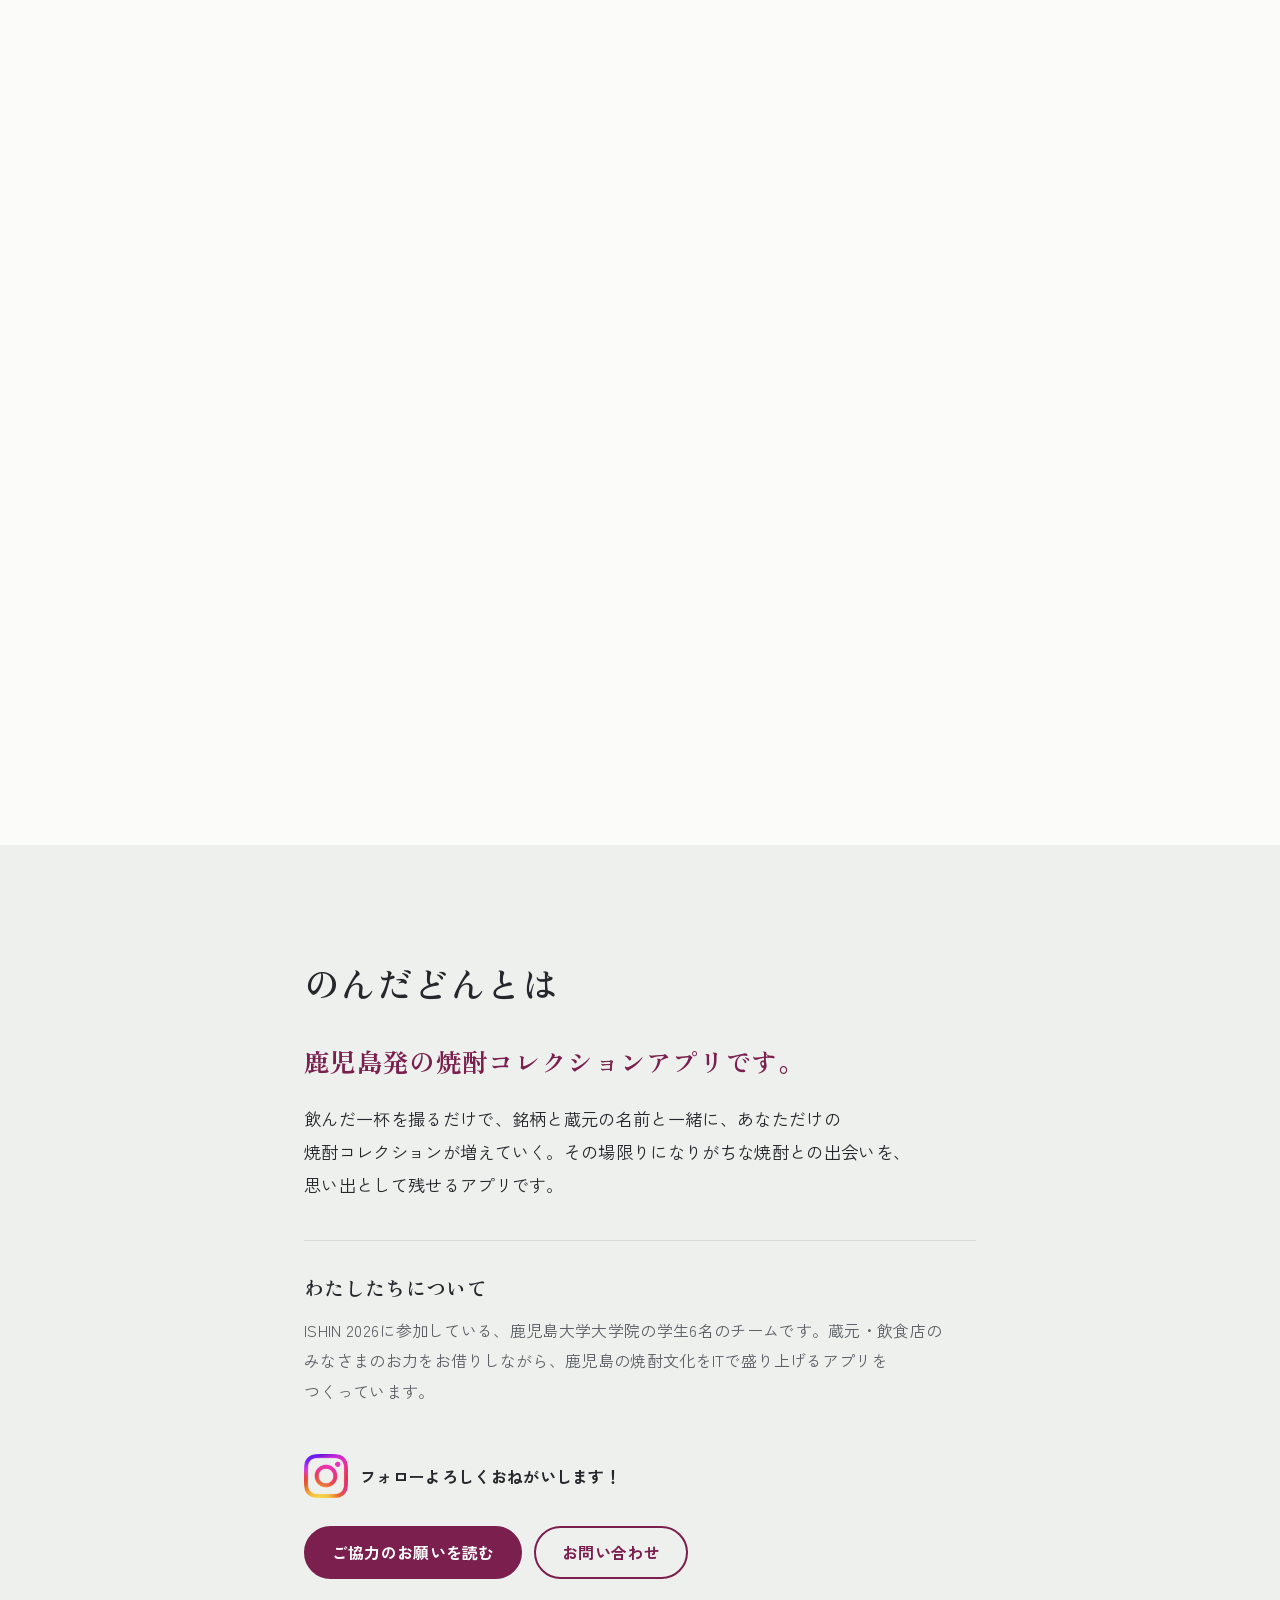
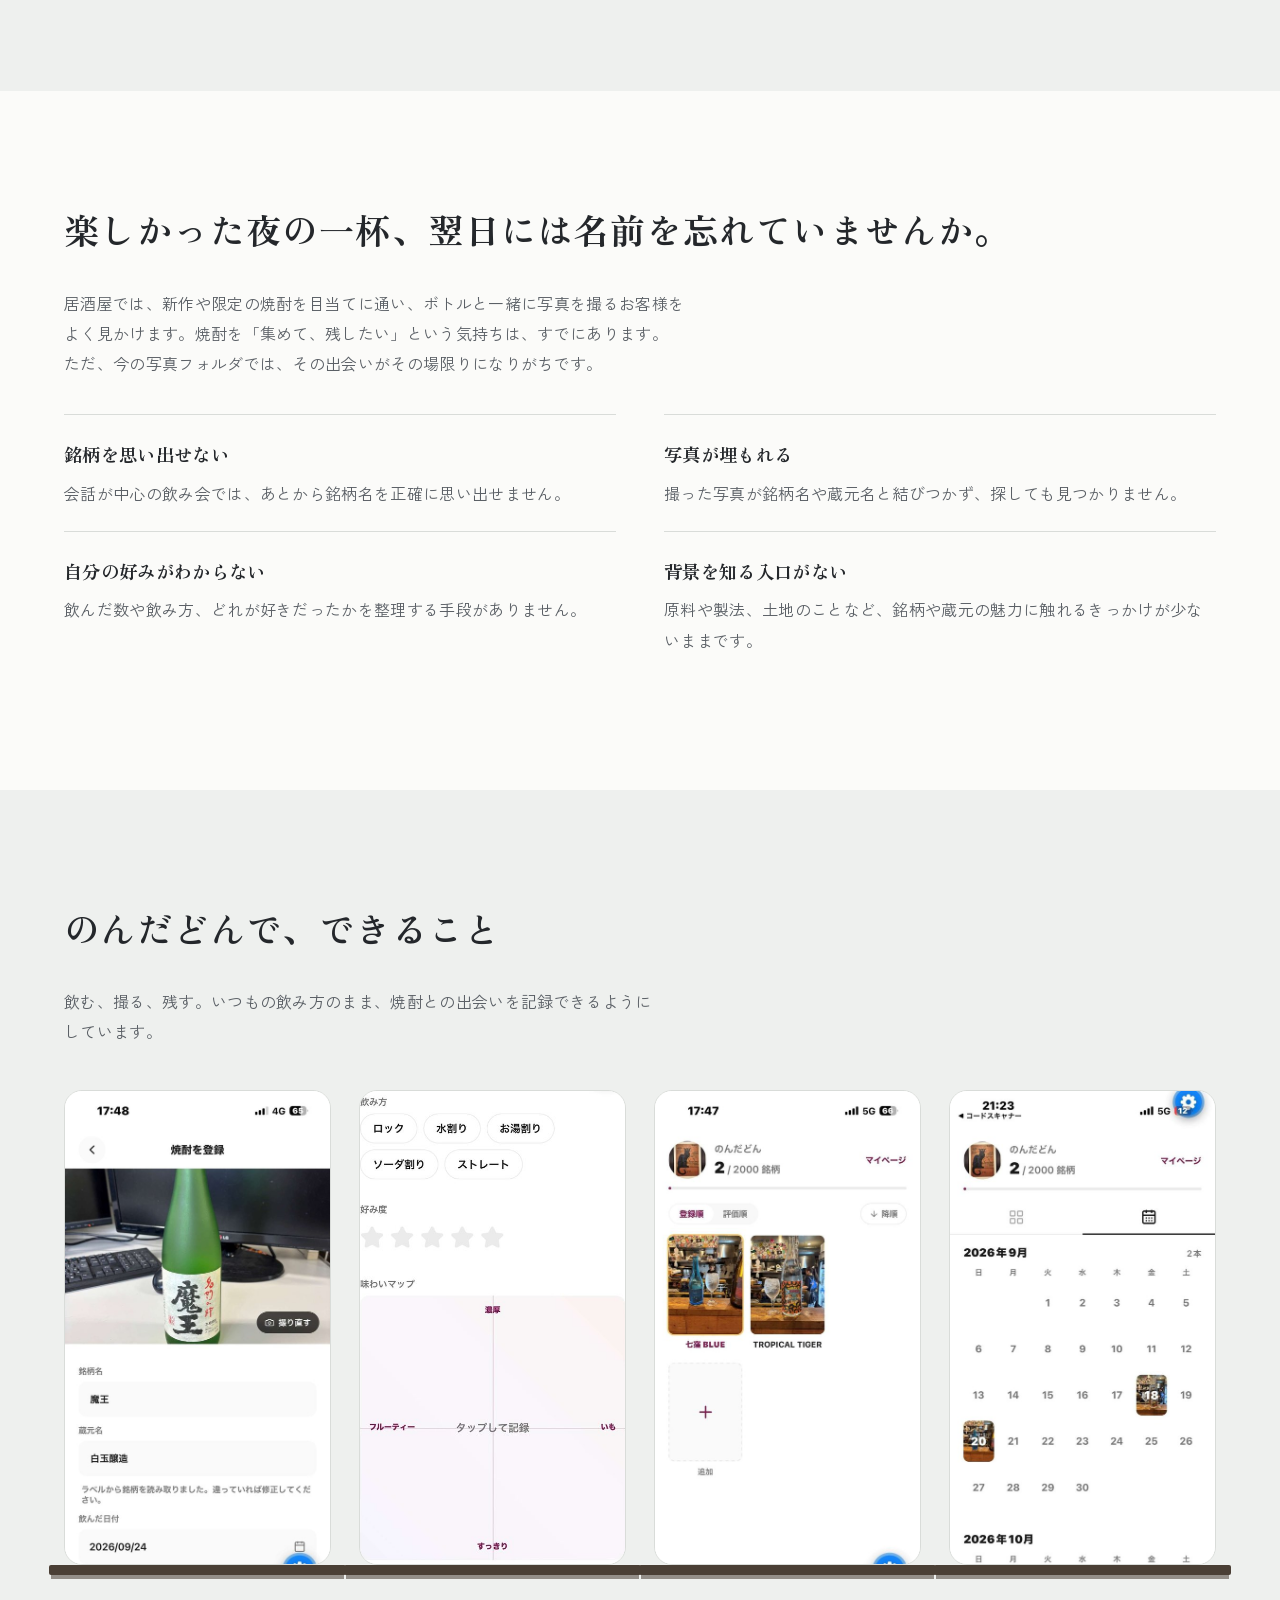
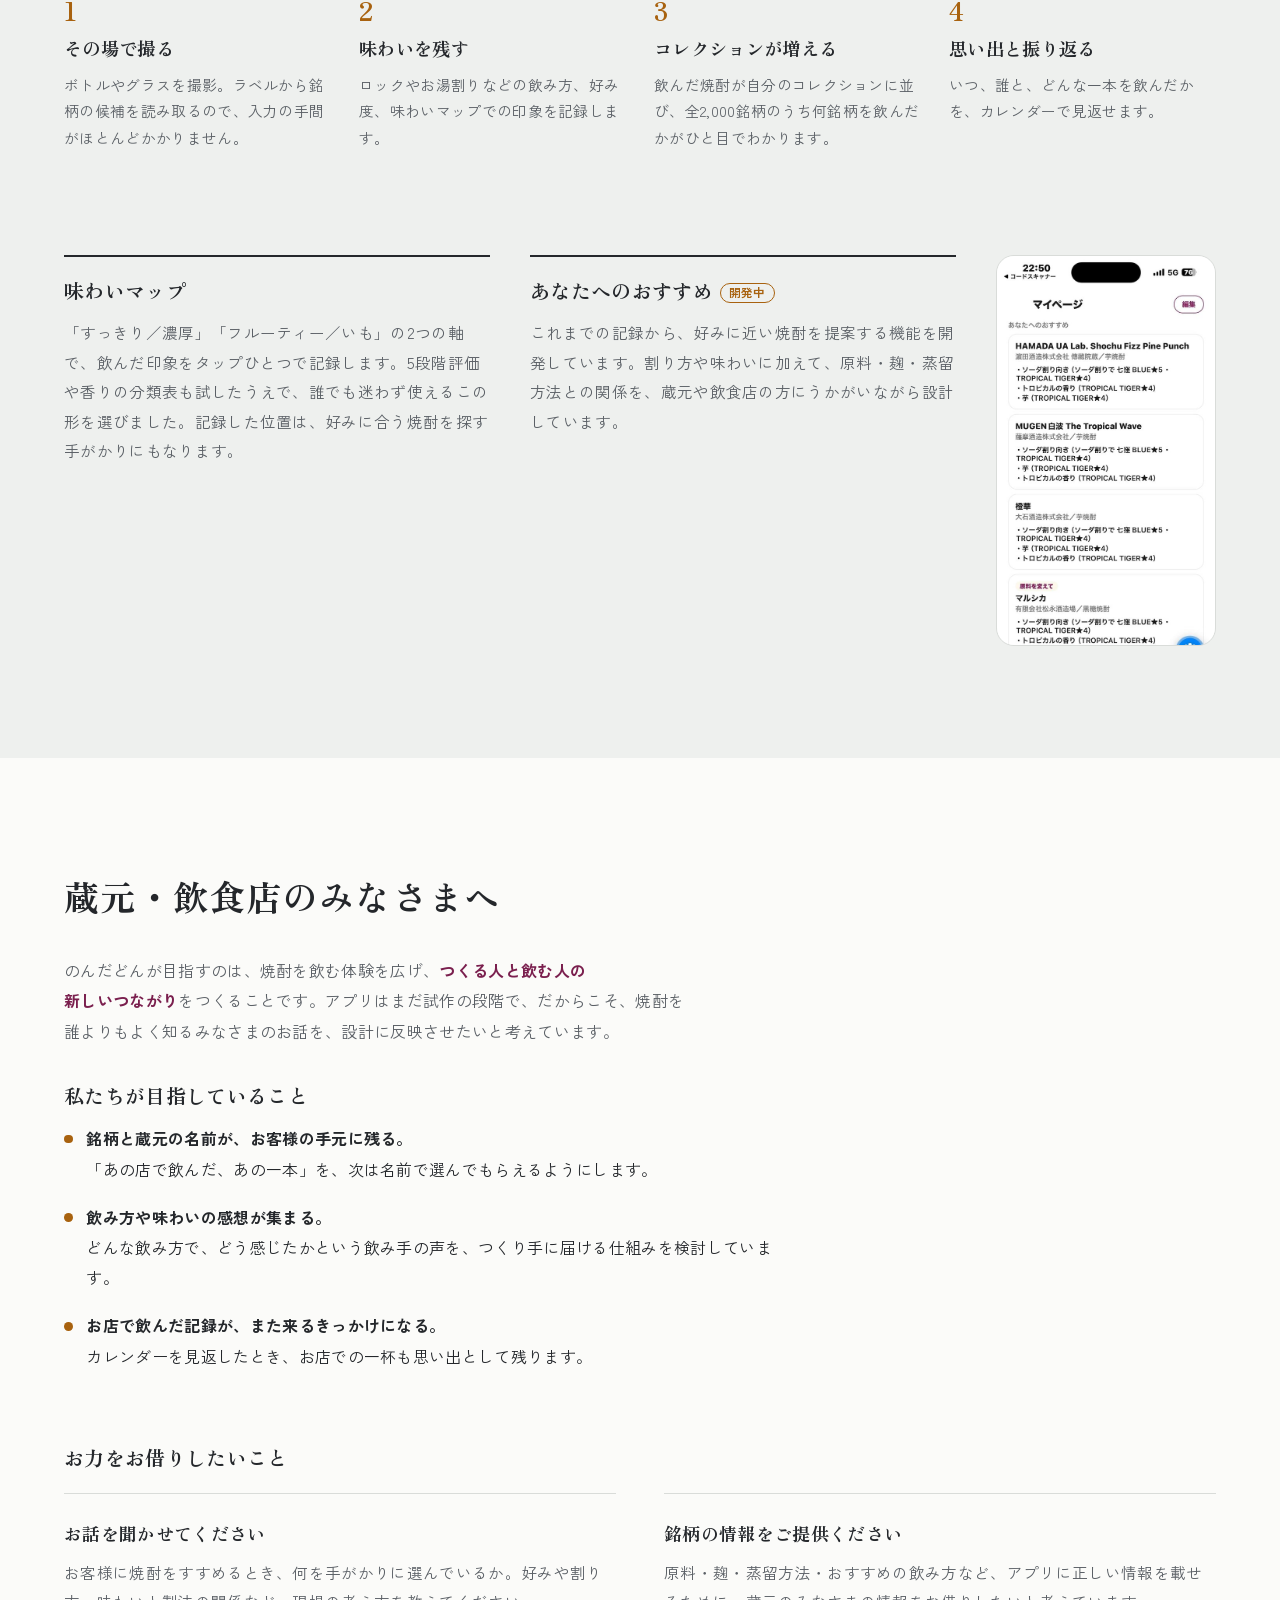
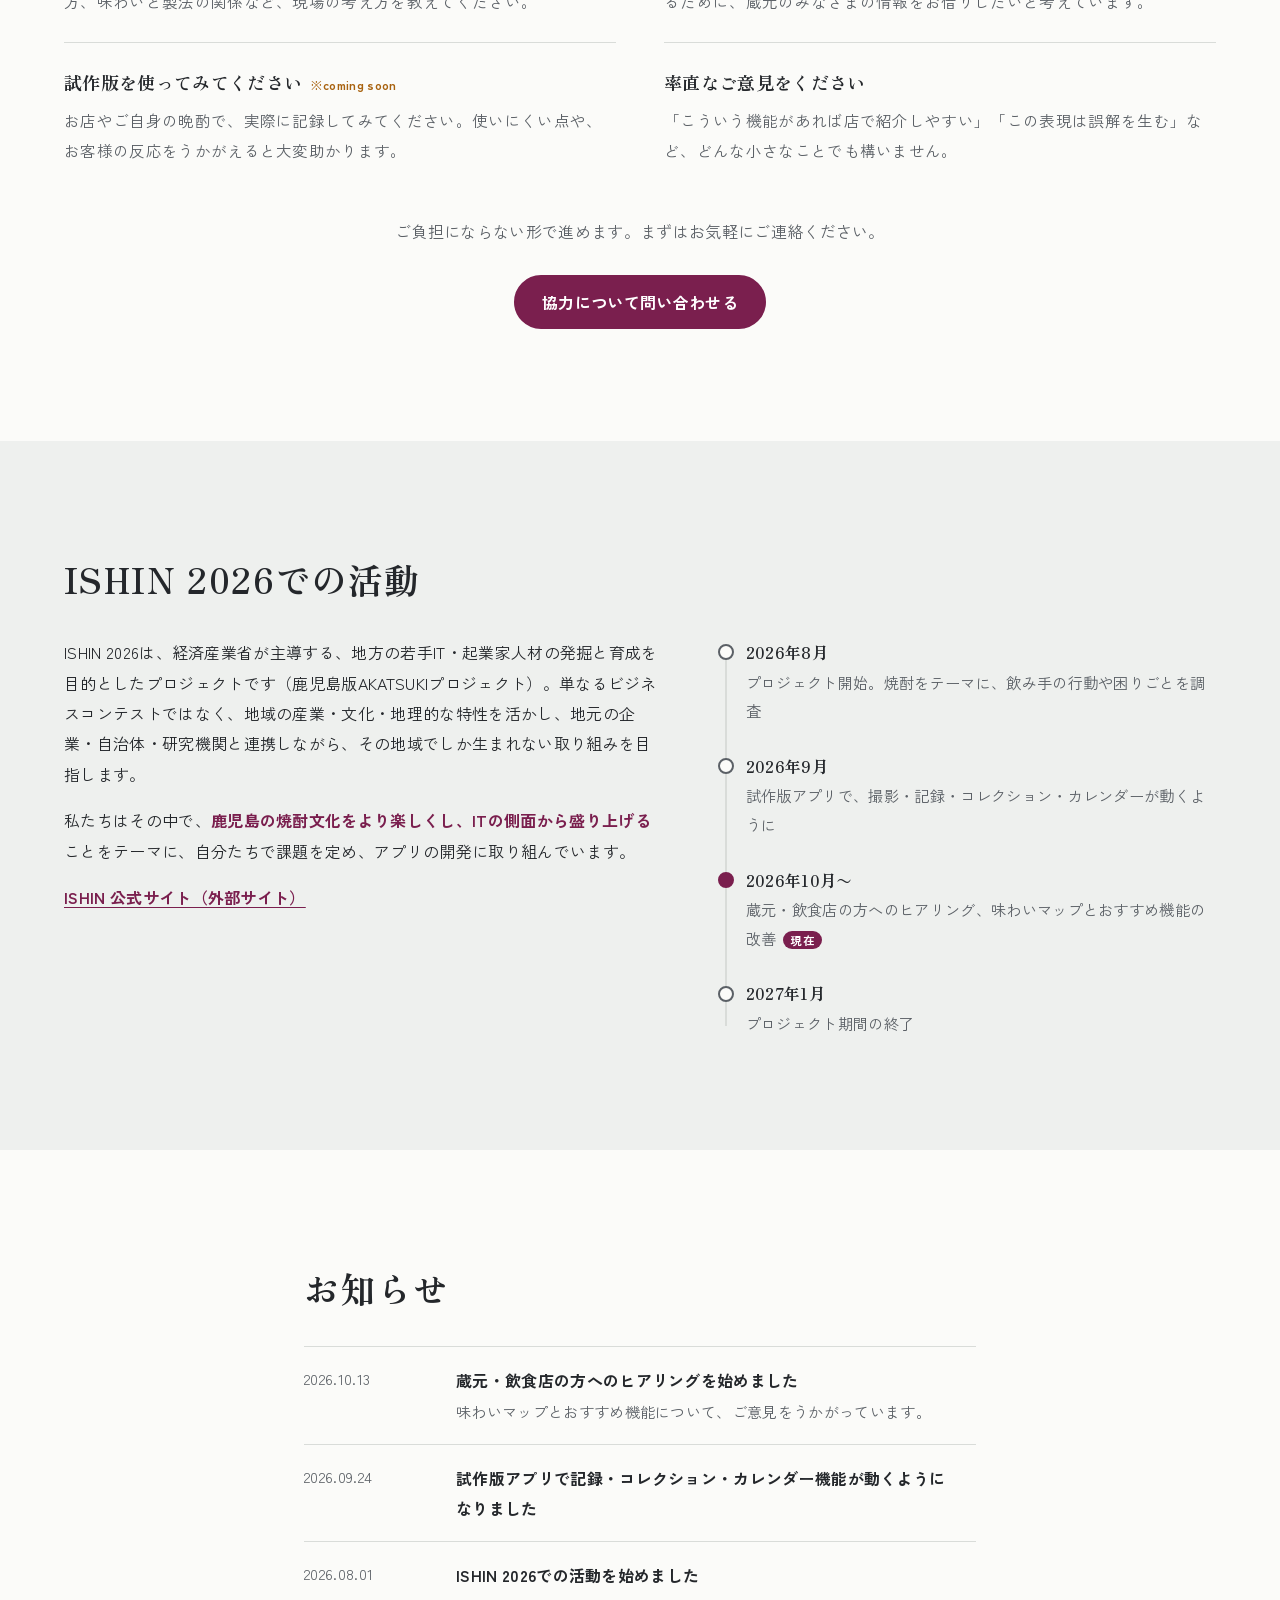
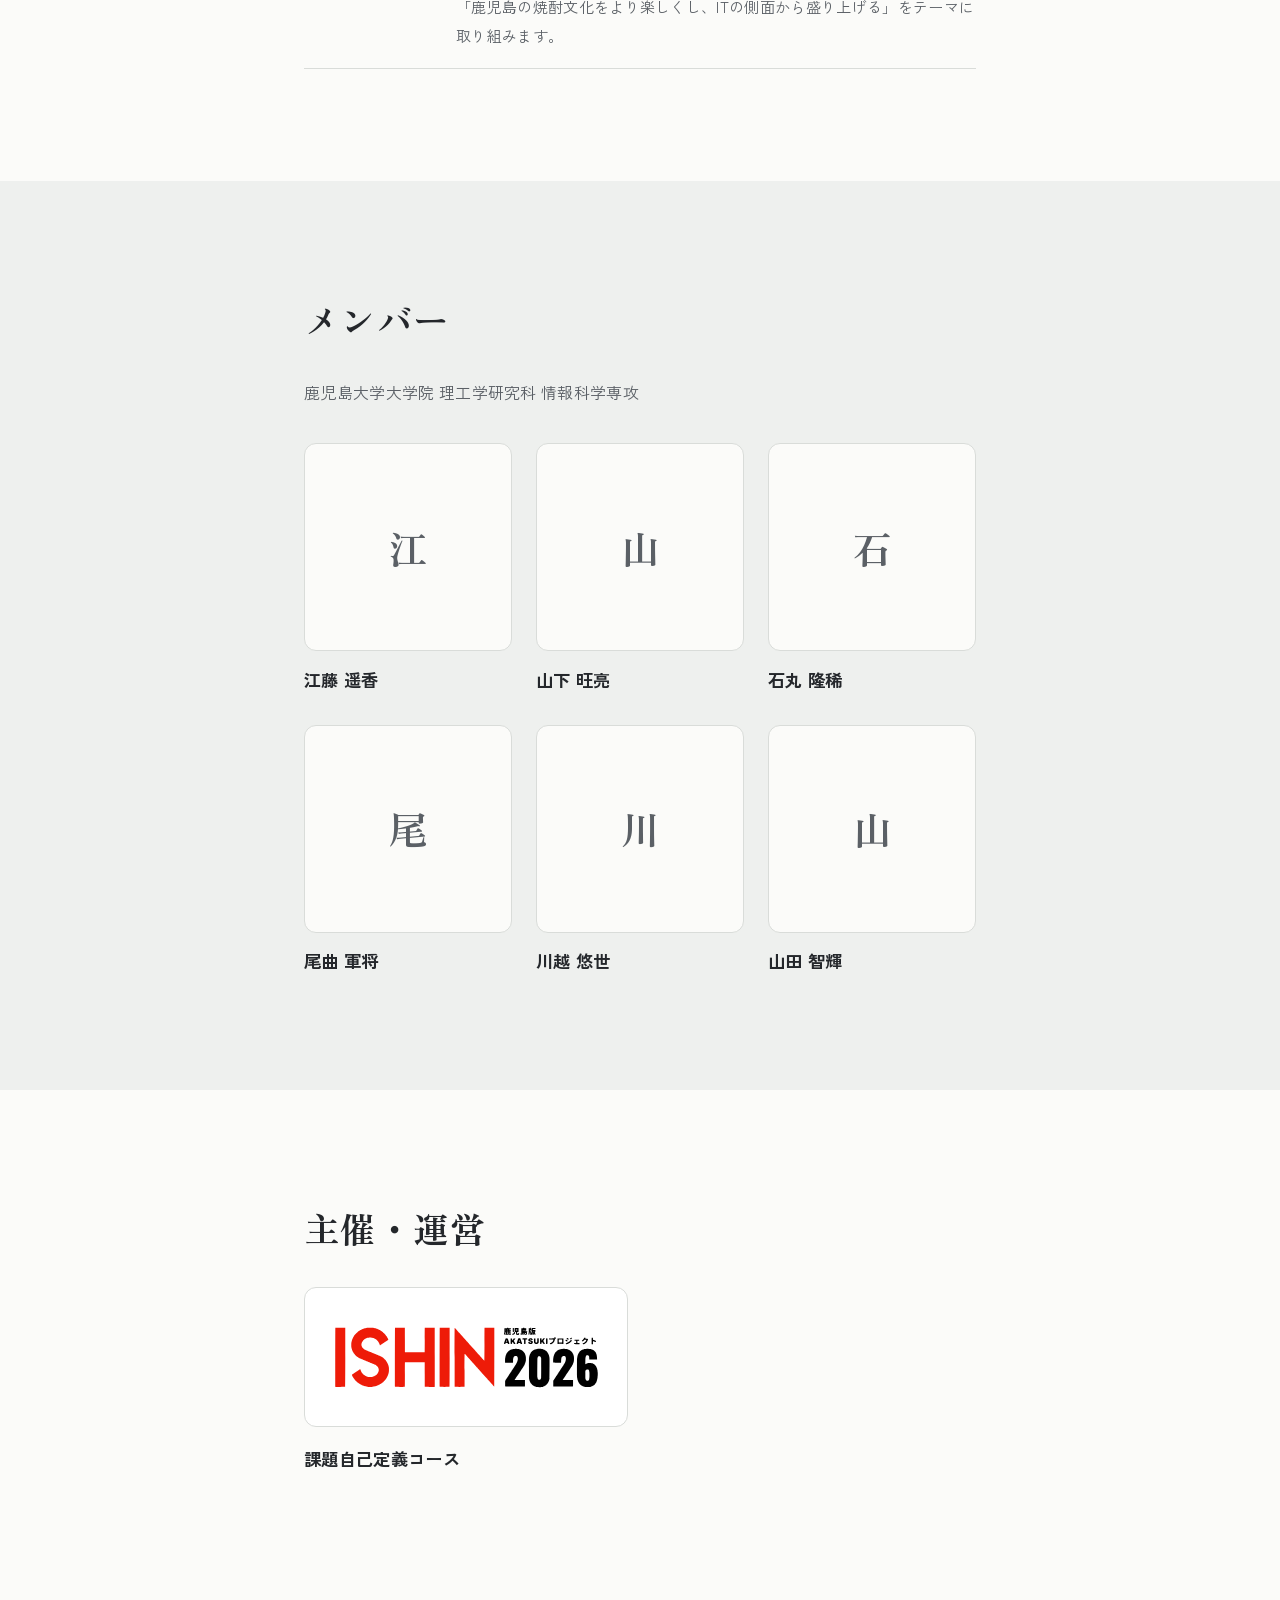
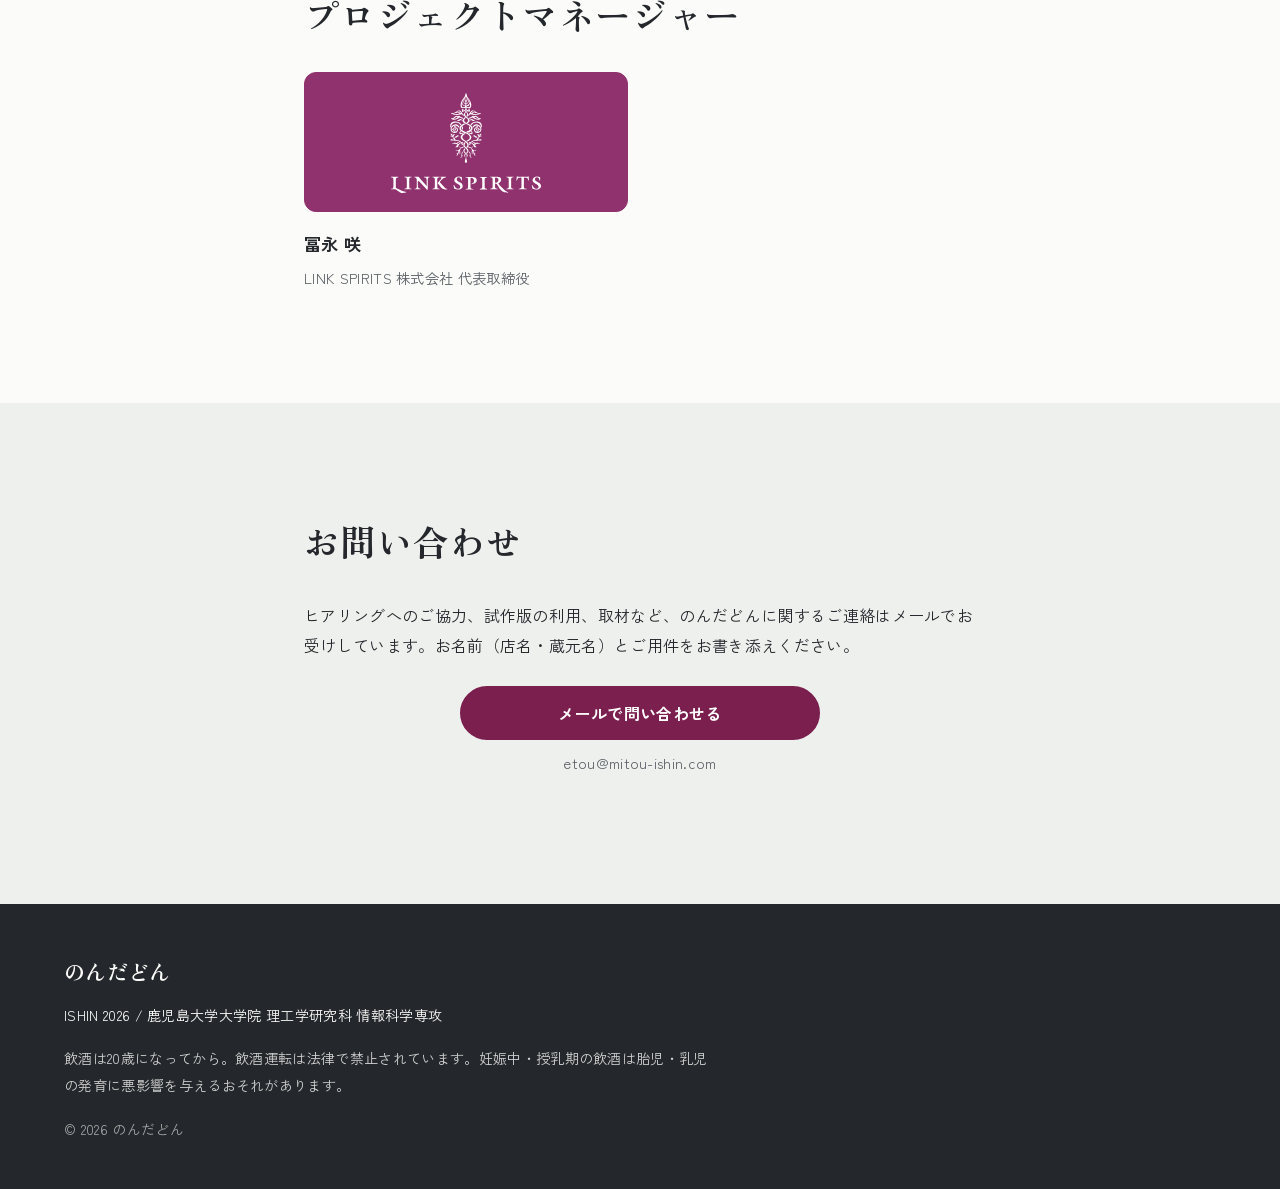
==== commit de494f19: "feat: メンバー欄を写真を載せられるカード型レイアウトに変更 メンバーの個人写真を載せるための準備（写真は後のコミットで追加）。  - 各メンバーを「上に正方形の写真枠、下に名前」のカード型に変更" ====
--- a/index.html
+++ b/index.html
@@ -259,14 +259,15 @@
     <div class="wrap narrow">
       <h2 class="h-sec">メンバー</h2>
       <p class="sec-lead">鹿児島大学大学院 理工学研究科 情報科学専攻</p>
-      <!-- 役割を書く場合は <span class="m-role">デザイン</span> のように名前の下に追加してください -->
+      <!-- 写真は <div class="m-photo"><img src="images/members/〇〇.webp" width="480" height="480" loading="lazy" alt=""></div> に差し替えてください。
+           役割を書く場合は <span class="m-role">デザイン</span> のように名前の下に追加してください -->
       <ul class="member-list">
-        <li><span class="m-mark" aria-hidden="true">江</span><span class="m-name">江藤 遥香</span></li>
-        <li><span class="m-mark" aria-hidden="true">山</span><span class="m-name">山下 旺亮</span></li>
-        <li><span class="m-mark" aria-hidden="true">石</span><span class="m-name">石丸 隆稀</span></li>
-        <li><span class="m-mark" aria-hidden="true">尾</span><span class="m-name">尾曲 軍将</span></li>
-        <li><span class="m-mark" aria-hidden="true">川</span><span class="m-name">川越 悠世</span></li>
-        <li><span class="m-mark" aria-hidden="true">山</span><span class="m-name">山田 智輝</span></li>
+        <li><div class="m-photo"><span class="m-mark" aria-hidden="true">江</span></div><span class="m-name">江藤 遥香</span></li>
+        <li><div class="m-photo"><span class="m-mark" aria-hidden="true">山</span></div><span class="m-name">山下 旺亮</span></li>
+        <li><div class="m-photo"><span class="m-mark" aria-hidden="true">石</span></div><span class="m-name">石丸 隆稀</span></li>
+        <li><div class="m-photo"><span class="m-mark" aria-hidden="true">尾</span></div><span class="m-name">尾曲 軍将</span></li>
+        <li><div class="m-photo"><span class="m-mark" aria-hidden="true">川</span></div><span class="m-name">川越 悠世</span></li>
+        <li><div class="m-photo"><span class="m-mark" aria-hidden="true">山</span></div><span class="m-name">山田 智輝</span></li>
       </ul>
     </div>
   </section>
--- a/css/style.css
+++ b/css/style.css
@@ -317,13 +317,13 @@
 /* ---------- メンバー ---------- */
 .members { background: var(--mist); }
 .member-list { list-style: none; margin: 0; padding: 0; display: grid; grid-template-columns: repeat(3, 1fr); gap: 28px 24px; }
-.member-list li { display: flex; align-items: center; gap: 14px; }
-.m-mark {
-  flex: none; width: 52px; height: 52px; border-radius: 50%;
+.m-photo {
+  aspect-ratio: 1; margin-bottom: .8em; overflow: hidden;
   display: grid; place-items: center;
-  font-family: var(--f-serif); font-weight: 700; font-size: 1.3rem;
-  border: 1.5px solid var(--ink); color: var(--ink);
-}
+  border: 1px solid var(--line); border-radius: 12px; background: var(--paper);
+}
+.m-photo img { width: 100%; height: 100%; object-fit: cover; } /* 縦横比が違う写真も正方形に切り抜く */
+.m-mark { font-family: var(--f-serif); font-weight: 700; font-size: 2.4rem; color: var(--ink-2); } /* 写真がない人用 */
 .m-name { font-size: 1.08rem; font-weight: 700; display: block; }
 .m-role { display: block; font-size: .85rem; color: var(--ink-2); font-weight: 400; }
 @media (max-width: 760px) { .member-list { grid-template-columns: repeat(2, 1fr); } }
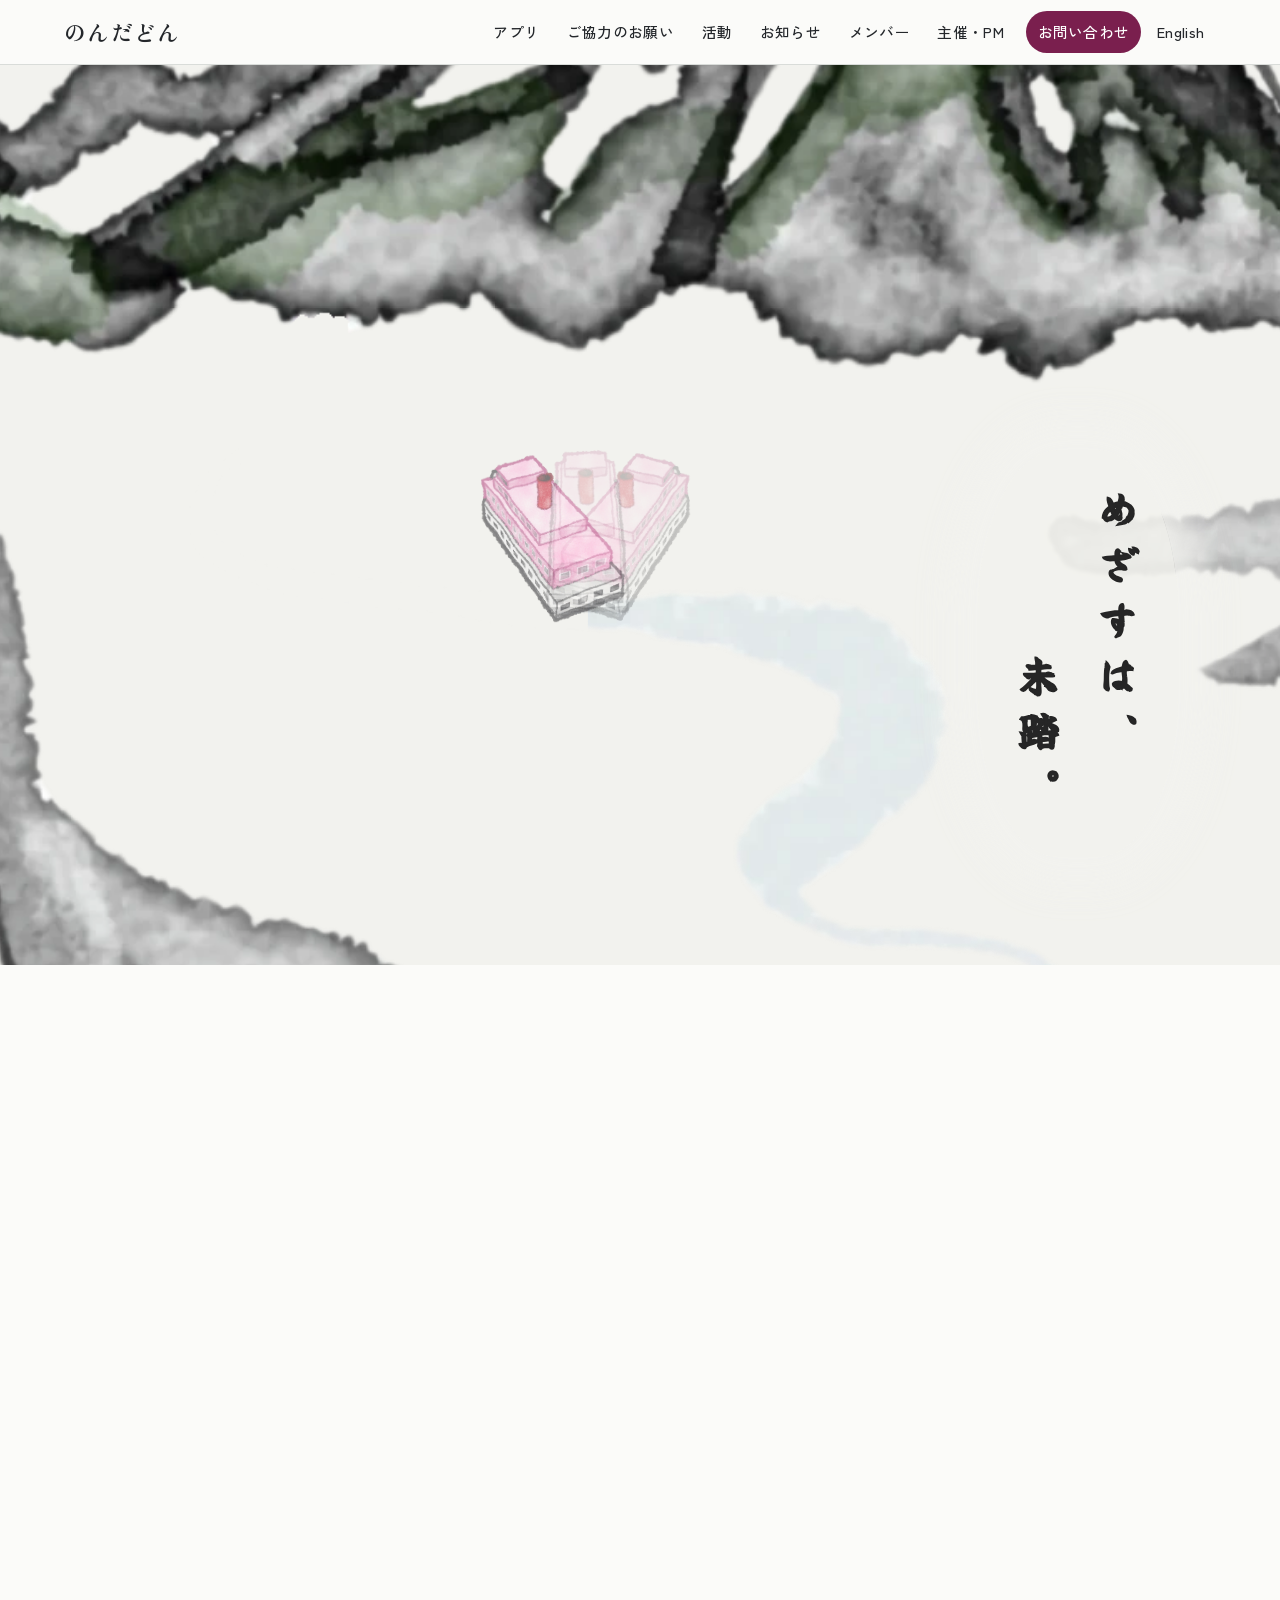
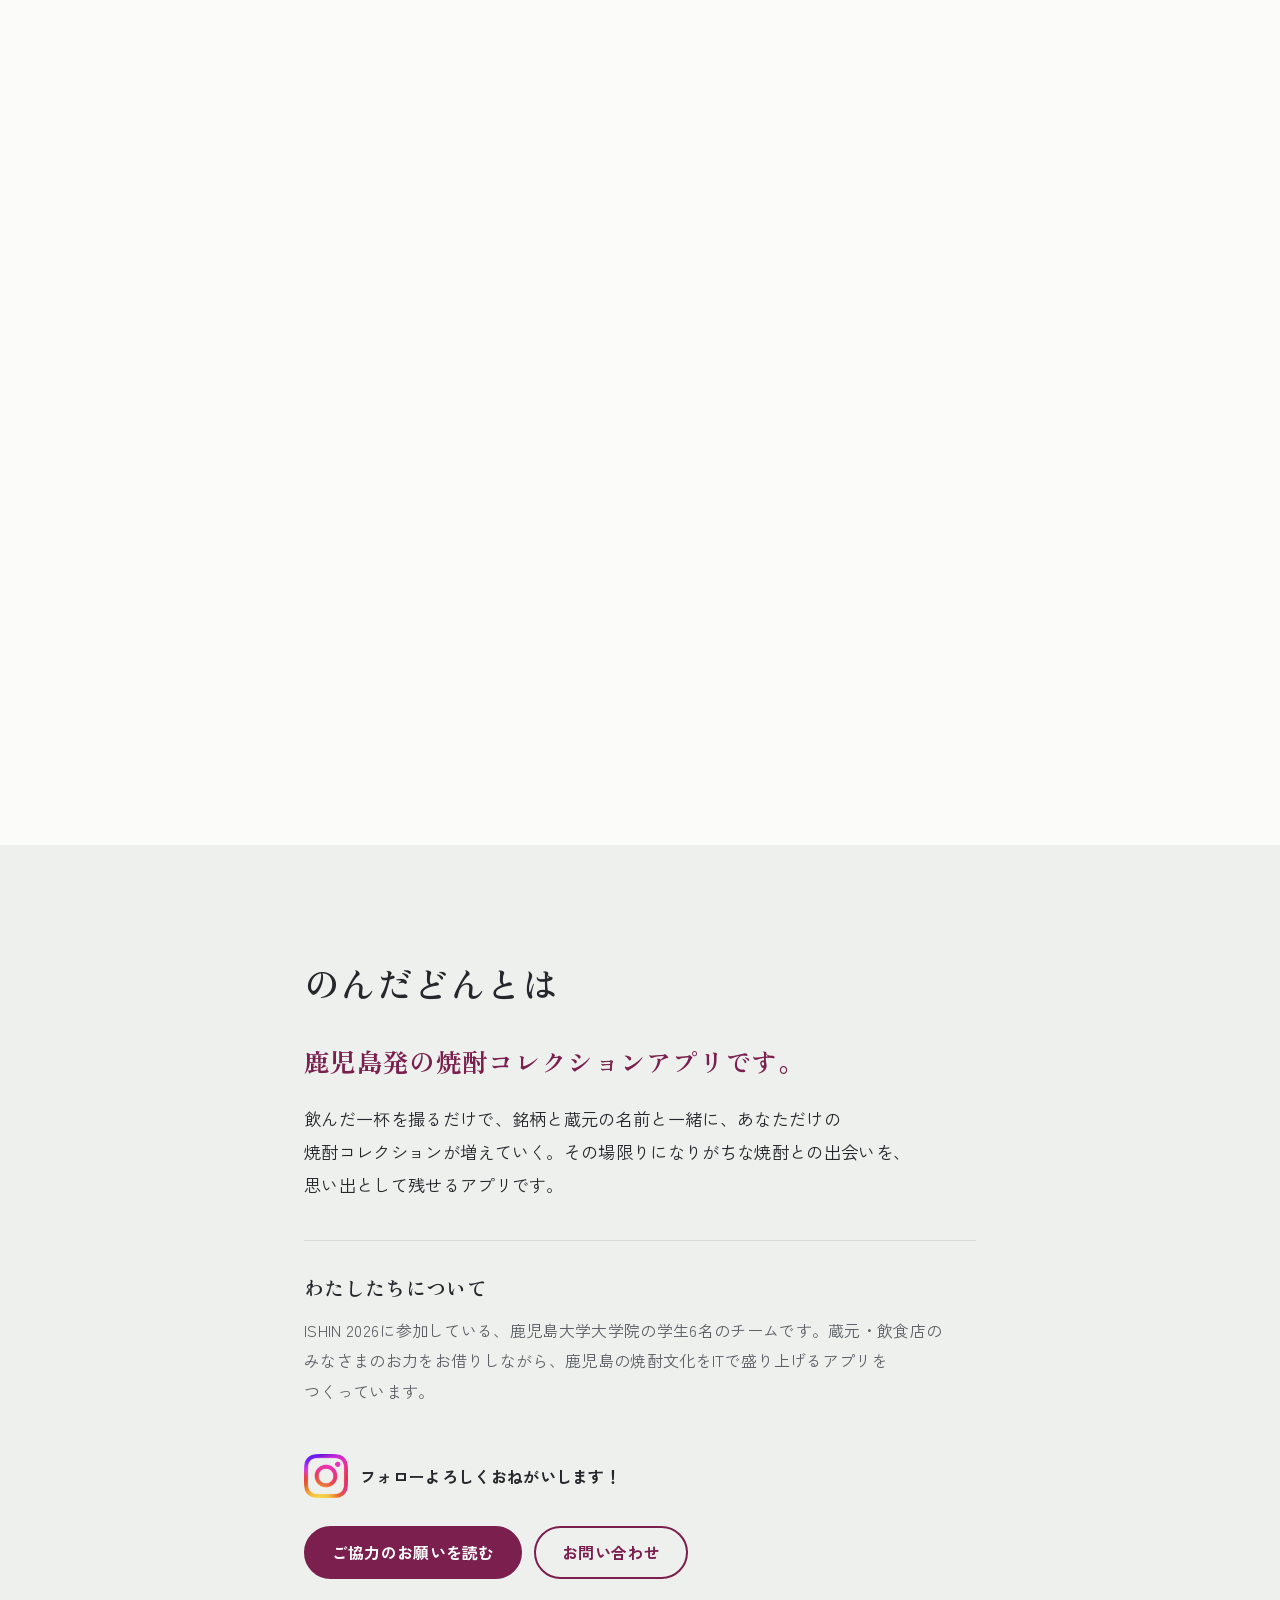
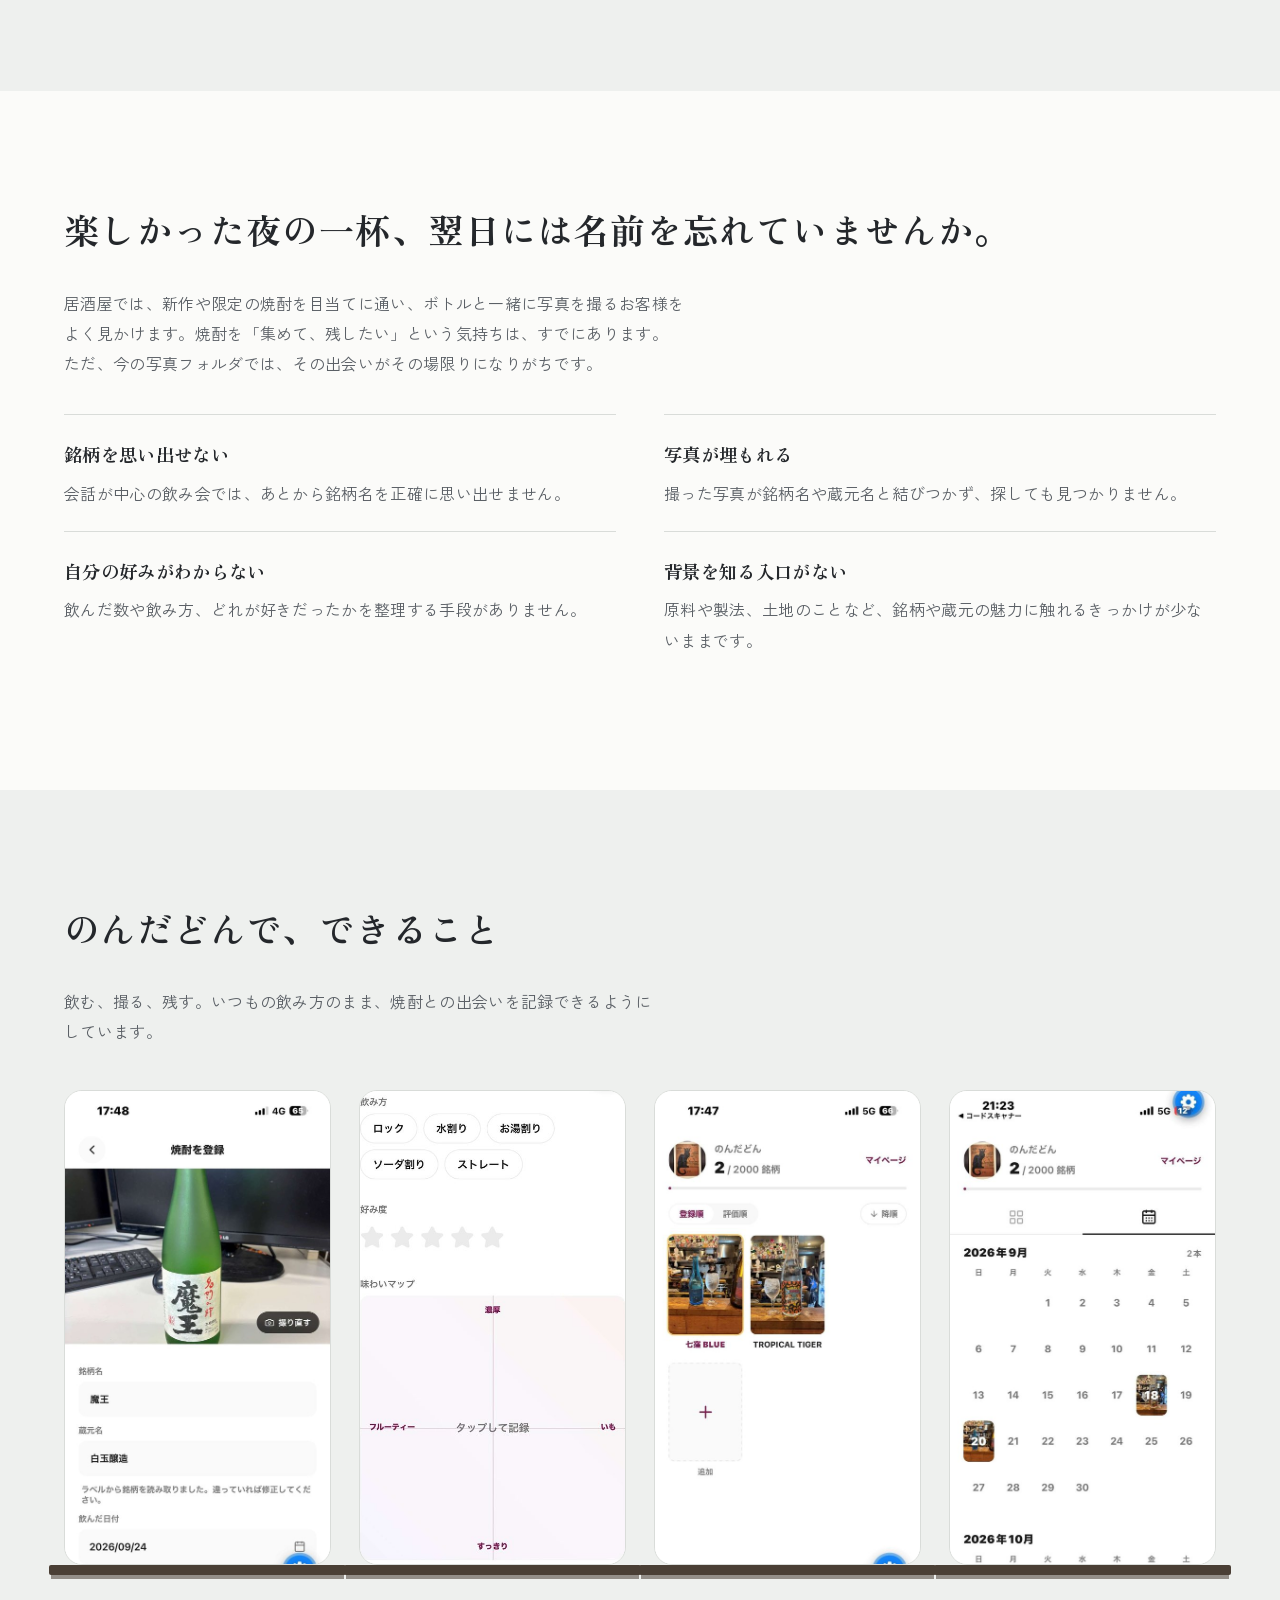
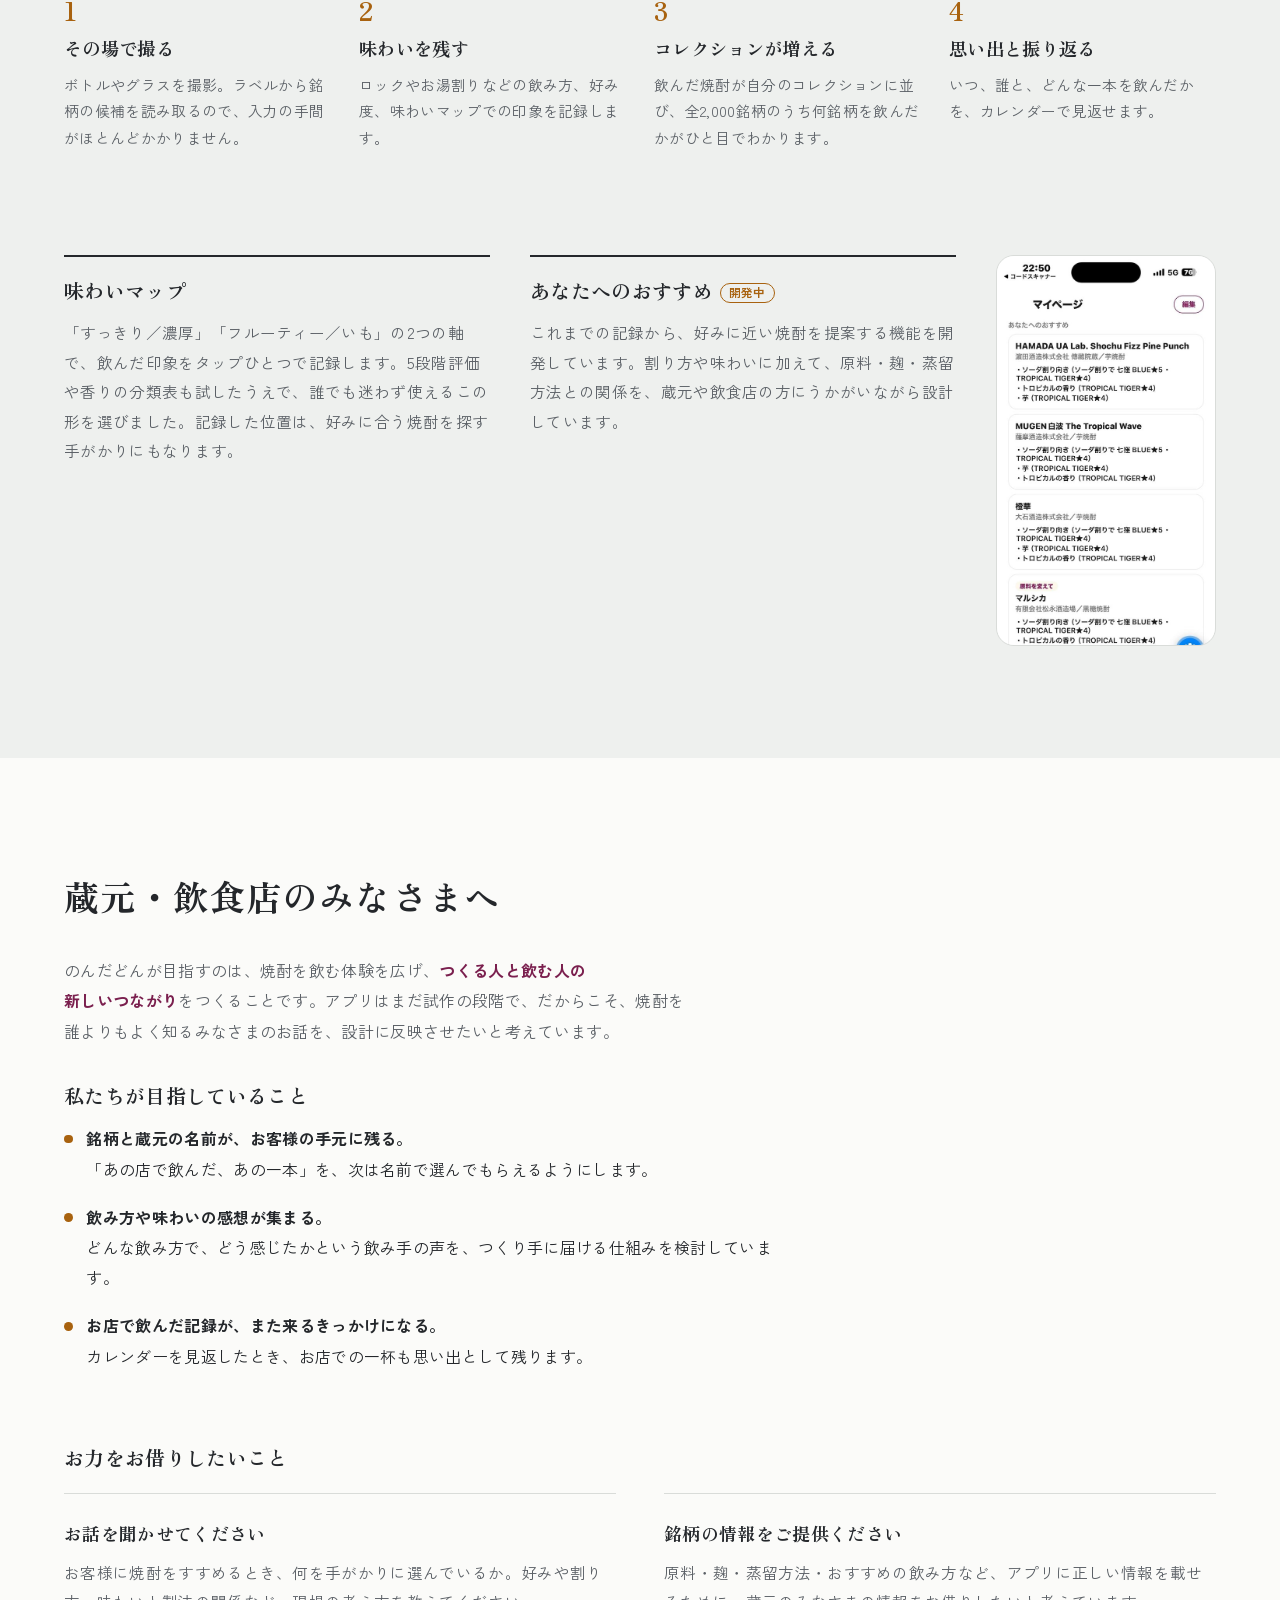
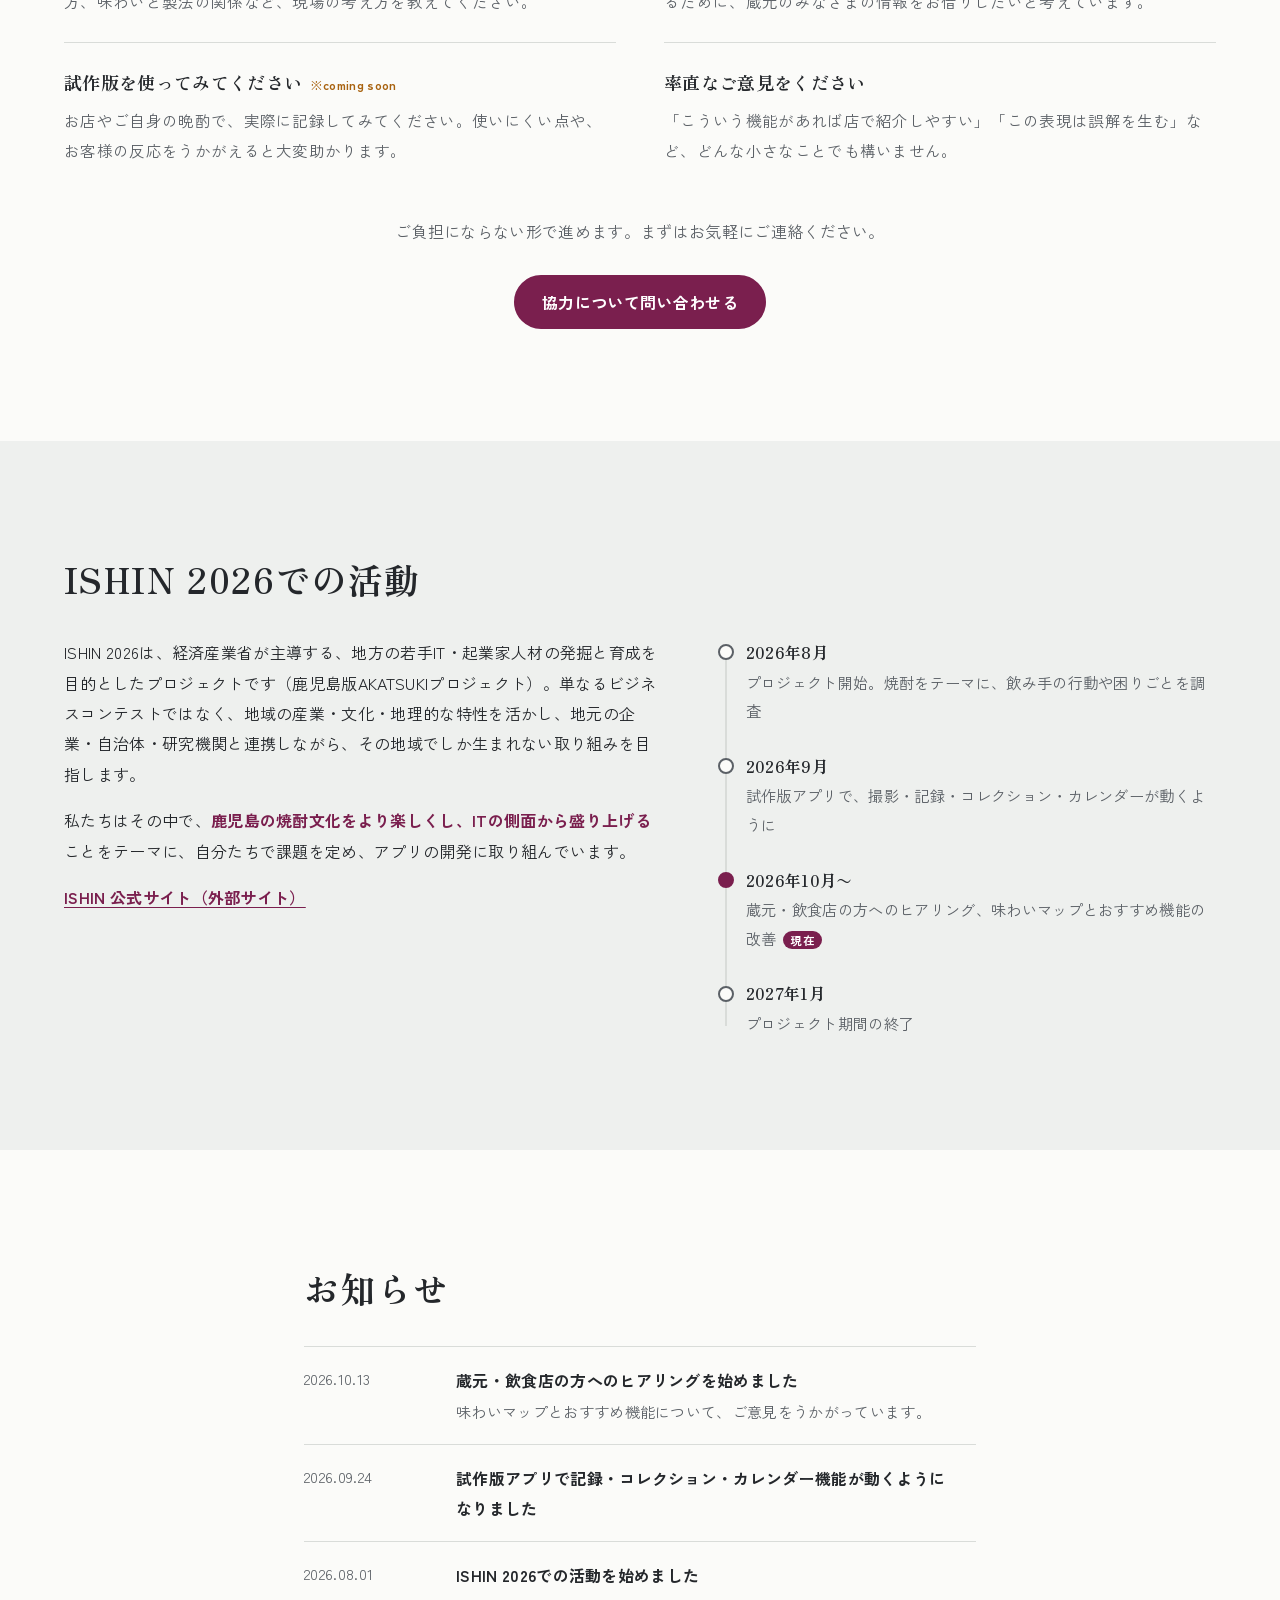
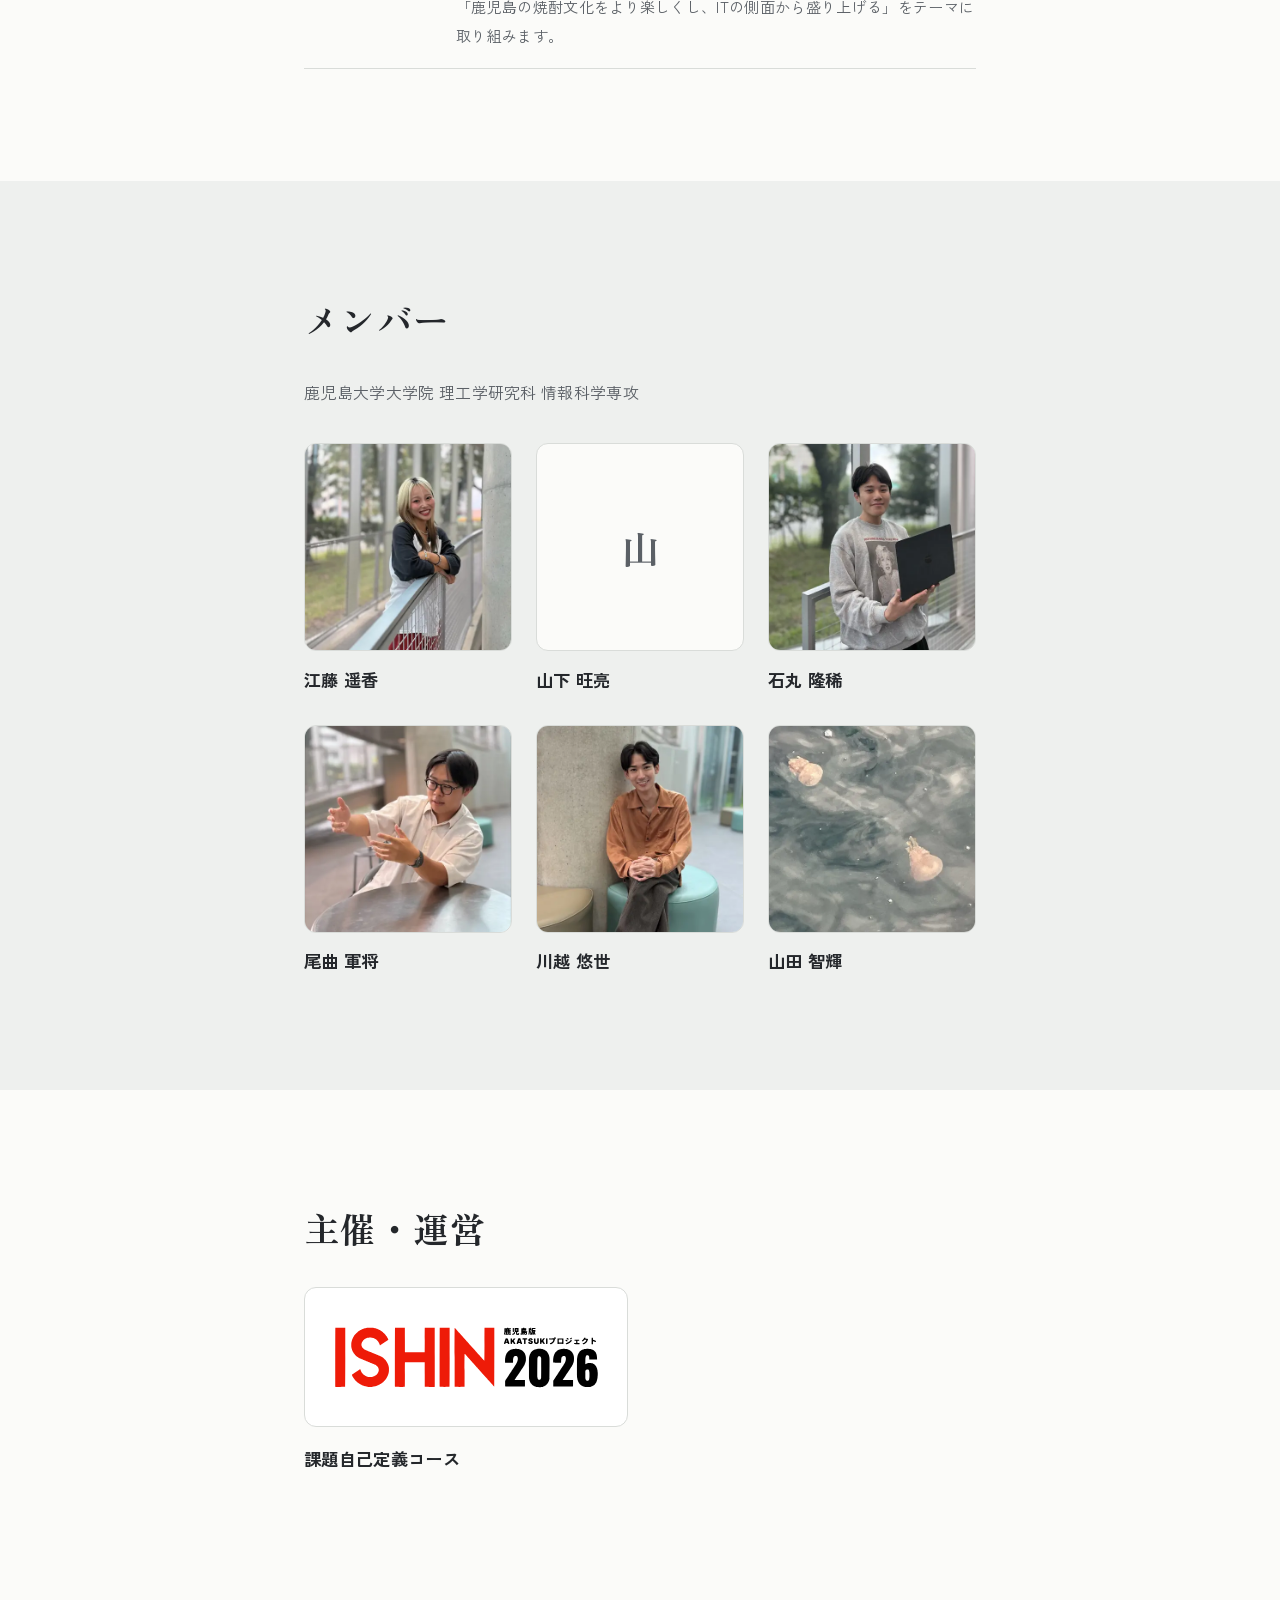
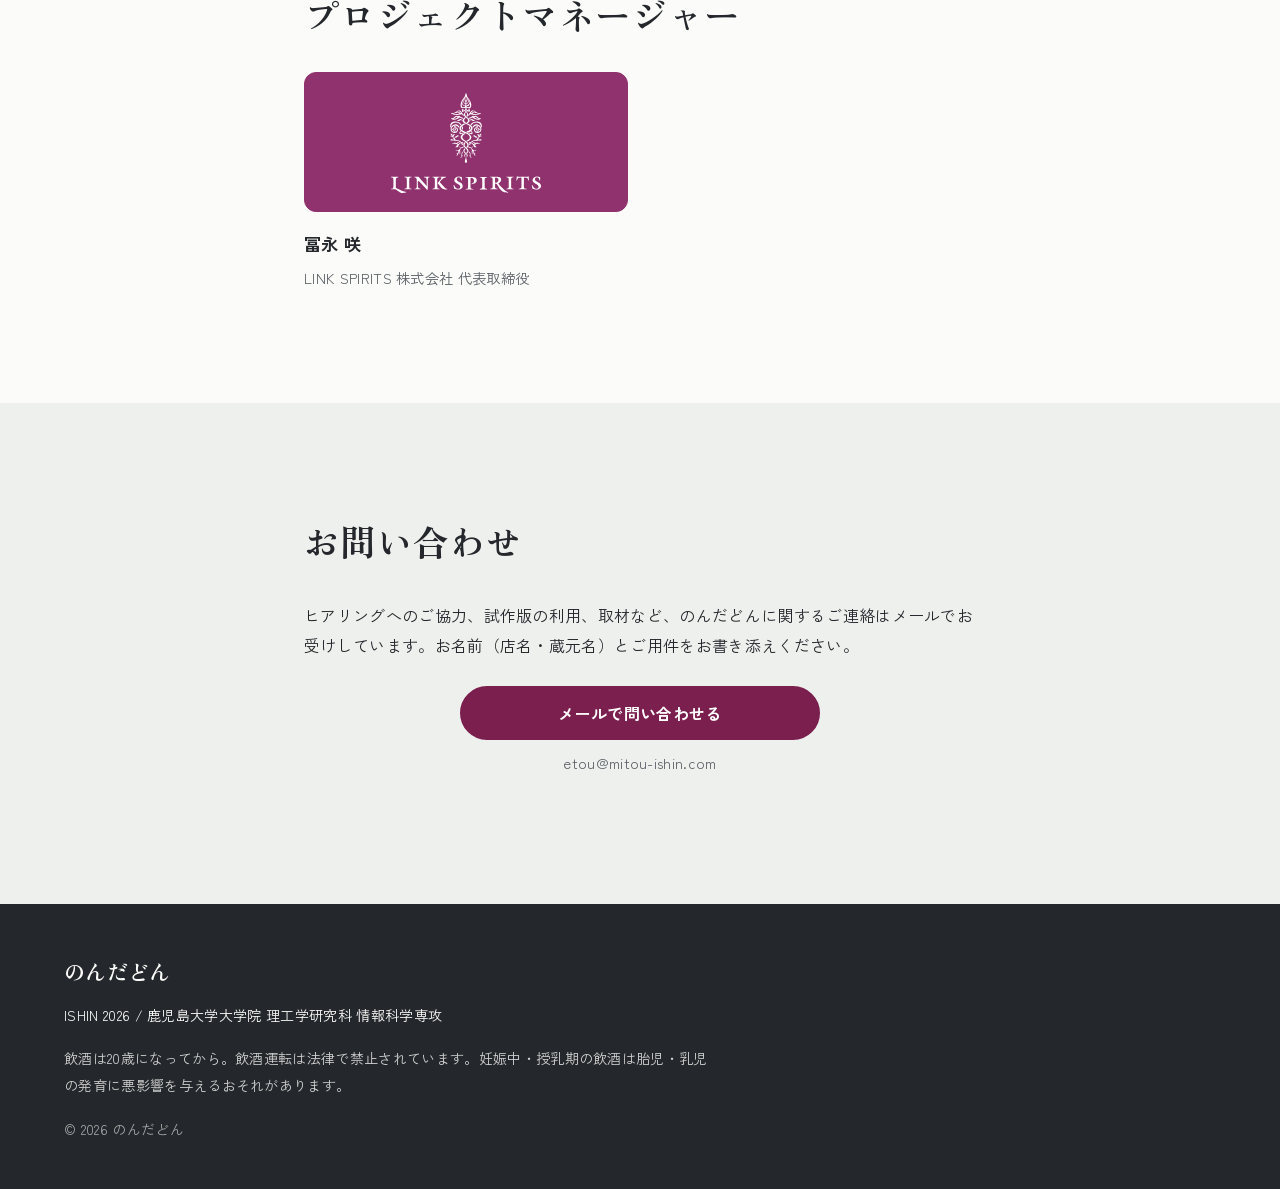
==== commit b8fdbbce: "feat: メンバー欄に5人分の写真を追加 - images/members/ に江藤・石丸・尾曲・川越・山田の写真を追加（480×480 WebP） - 日本語版・英語版の該当メンバーの写真枠を <" ====
--- a/index.html
+++ b/index.html
@@ -262,12 +262,12 @@
       <!-- 写真は <div class="m-photo"><img src="images/members/〇〇.webp" width="480" height="480" loading="lazy" alt=""></div> に差し替えてください。
            役割を書く場合は <span class="m-role">デザイン</span> のように名前の下に追加してください -->
       <ul class="member-list">
-        <li><div class="m-photo"><span class="m-mark" aria-hidden="true">江</span></div><span class="m-name">江藤 遥香</span></li>
+        <li><div class="m-photo"><img src="images/members/etou.webp" width="480" height="480" loading="lazy" alt=""></div><span class="m-name">江藤 遥香</span></li>
         <li><div class="m-photo"><span class="m-mark" aria-hidden="true">山</span></div><span class="m-name">山下 旺亮</span></li>
-        <li><div class="m-photo"><span class="m-mark" aria-hidden="true">石</span></div><span class="m-name">石丸 隆稀</span></li>
-        <li><div class="m-photo"><span class="m-mark" aria-hidden="true">尾</span></div><span class="m-name">尾曲 軍将</span></li>
-        <li><div class="m-photo"><span class="m-mark" aria-hidden="true">川</span></div><span class="m-name">川越 悠世</span></li>
-        <li><div class="m-photo"><span class="m-mark" aria-hidden="true">山</span></div><span class="m-name">山田 智輝</span></li>
+        <li><div class="m-photo"><img src="images/members/ishimaru.webp" width="480" height="480" loading="lazy" alt=""></div><span class="m-name">石丸 隆稀</span></li>
+        <li><div class="m-photo"><img src="images/members/omagari.webp" width="480" height="480" loading="lazy" alt=""></div><span class="m-name">尾曲 軍将</span></li>
+        <li><div class="m-photo"><img src="images/members/kawagoe.webp" width="480" height="480" loading="lazy" alt=""></div><span class="m-name">川越 悠世</span></li>
+        <li><div class="m-photo"><img src="images/members/yamada.webp" width="480" height="480" loading="lazy" alt=""></div><span class="m-name">山田 智輝</span></li>
       </ul>
     </div>
   </section>
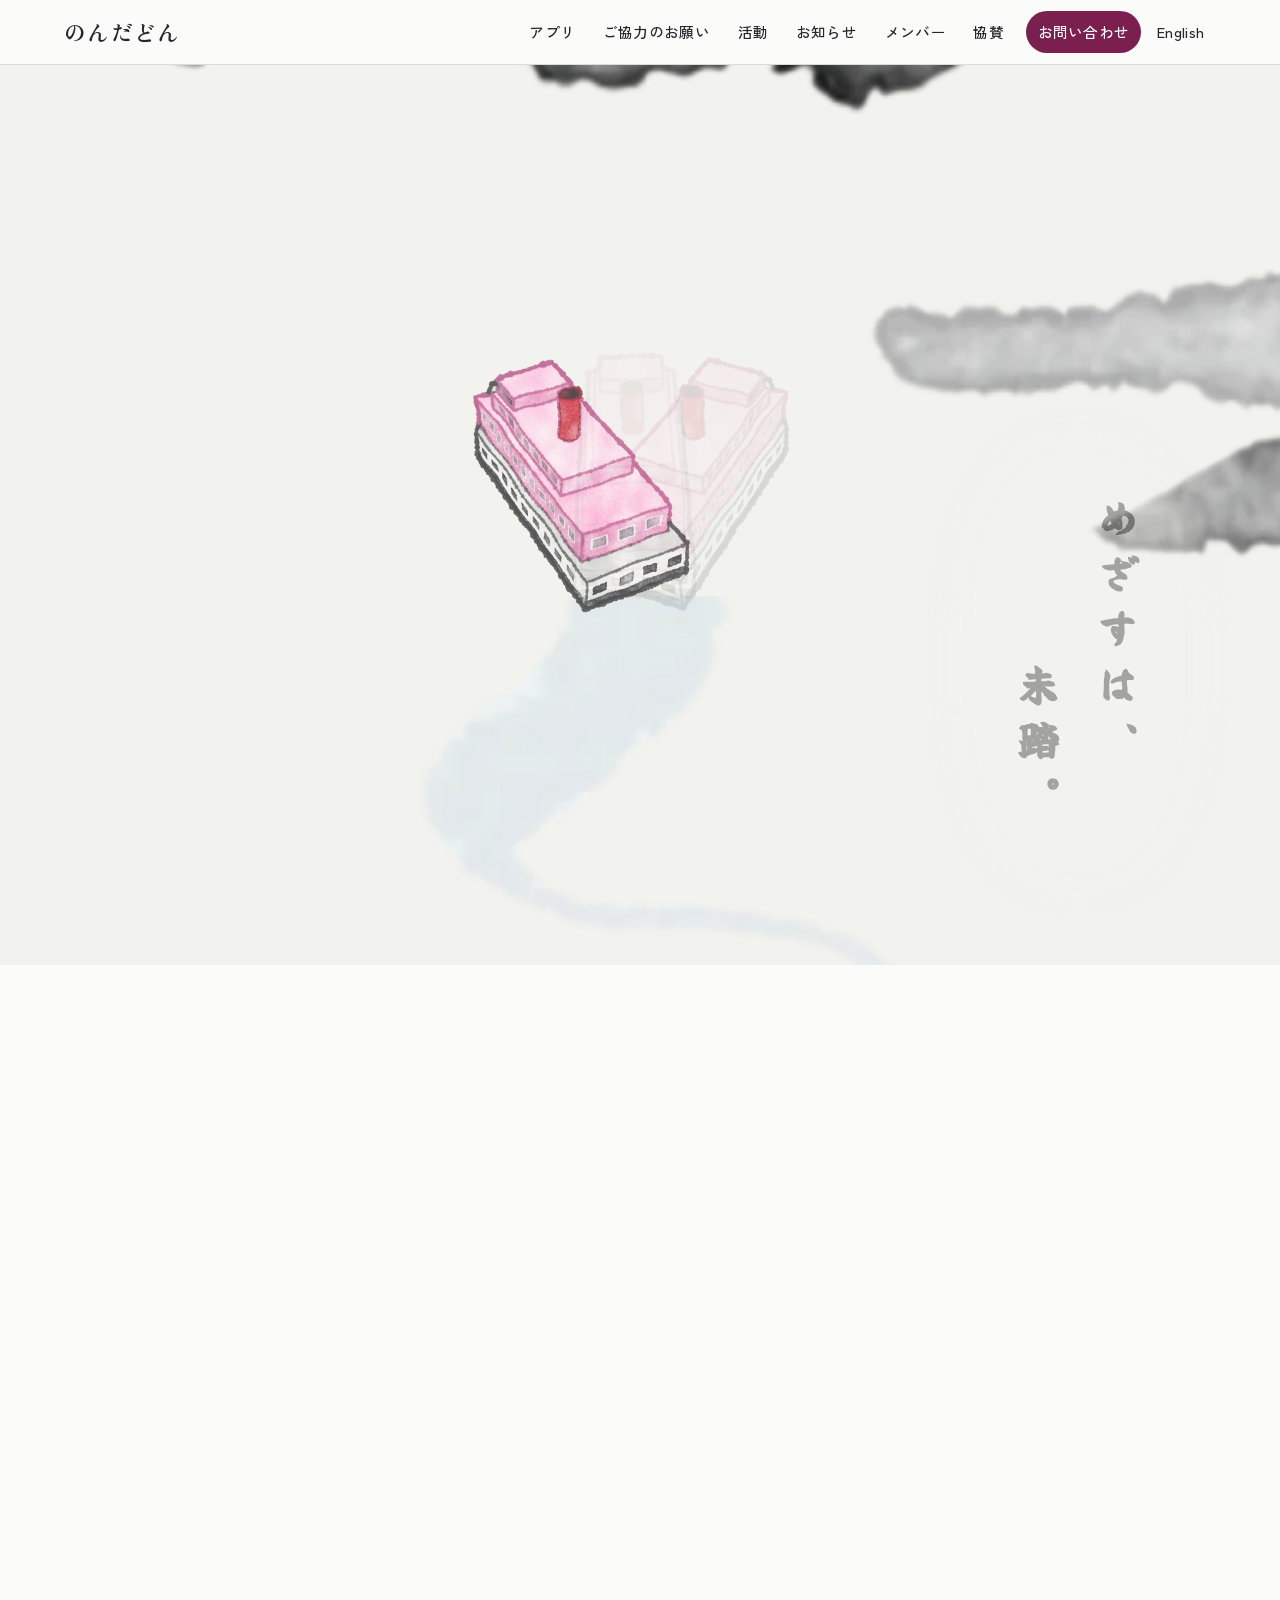
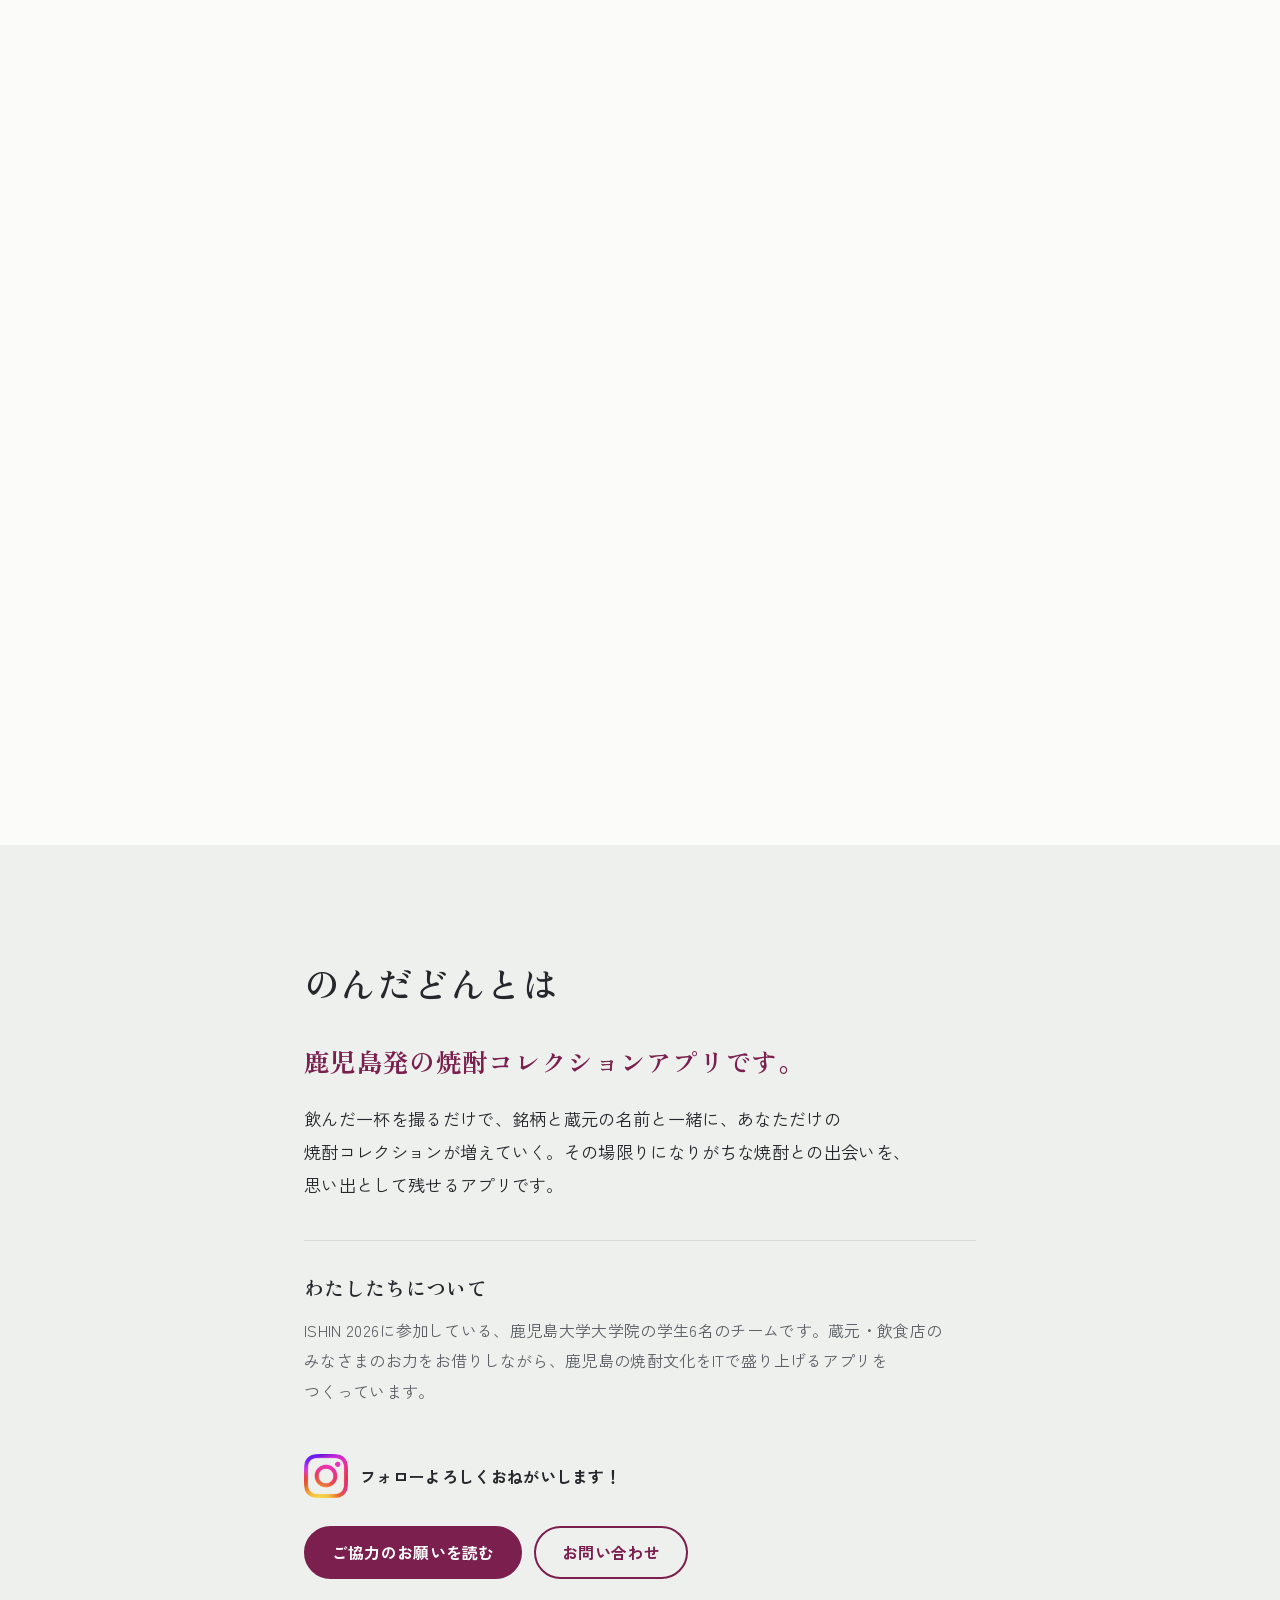
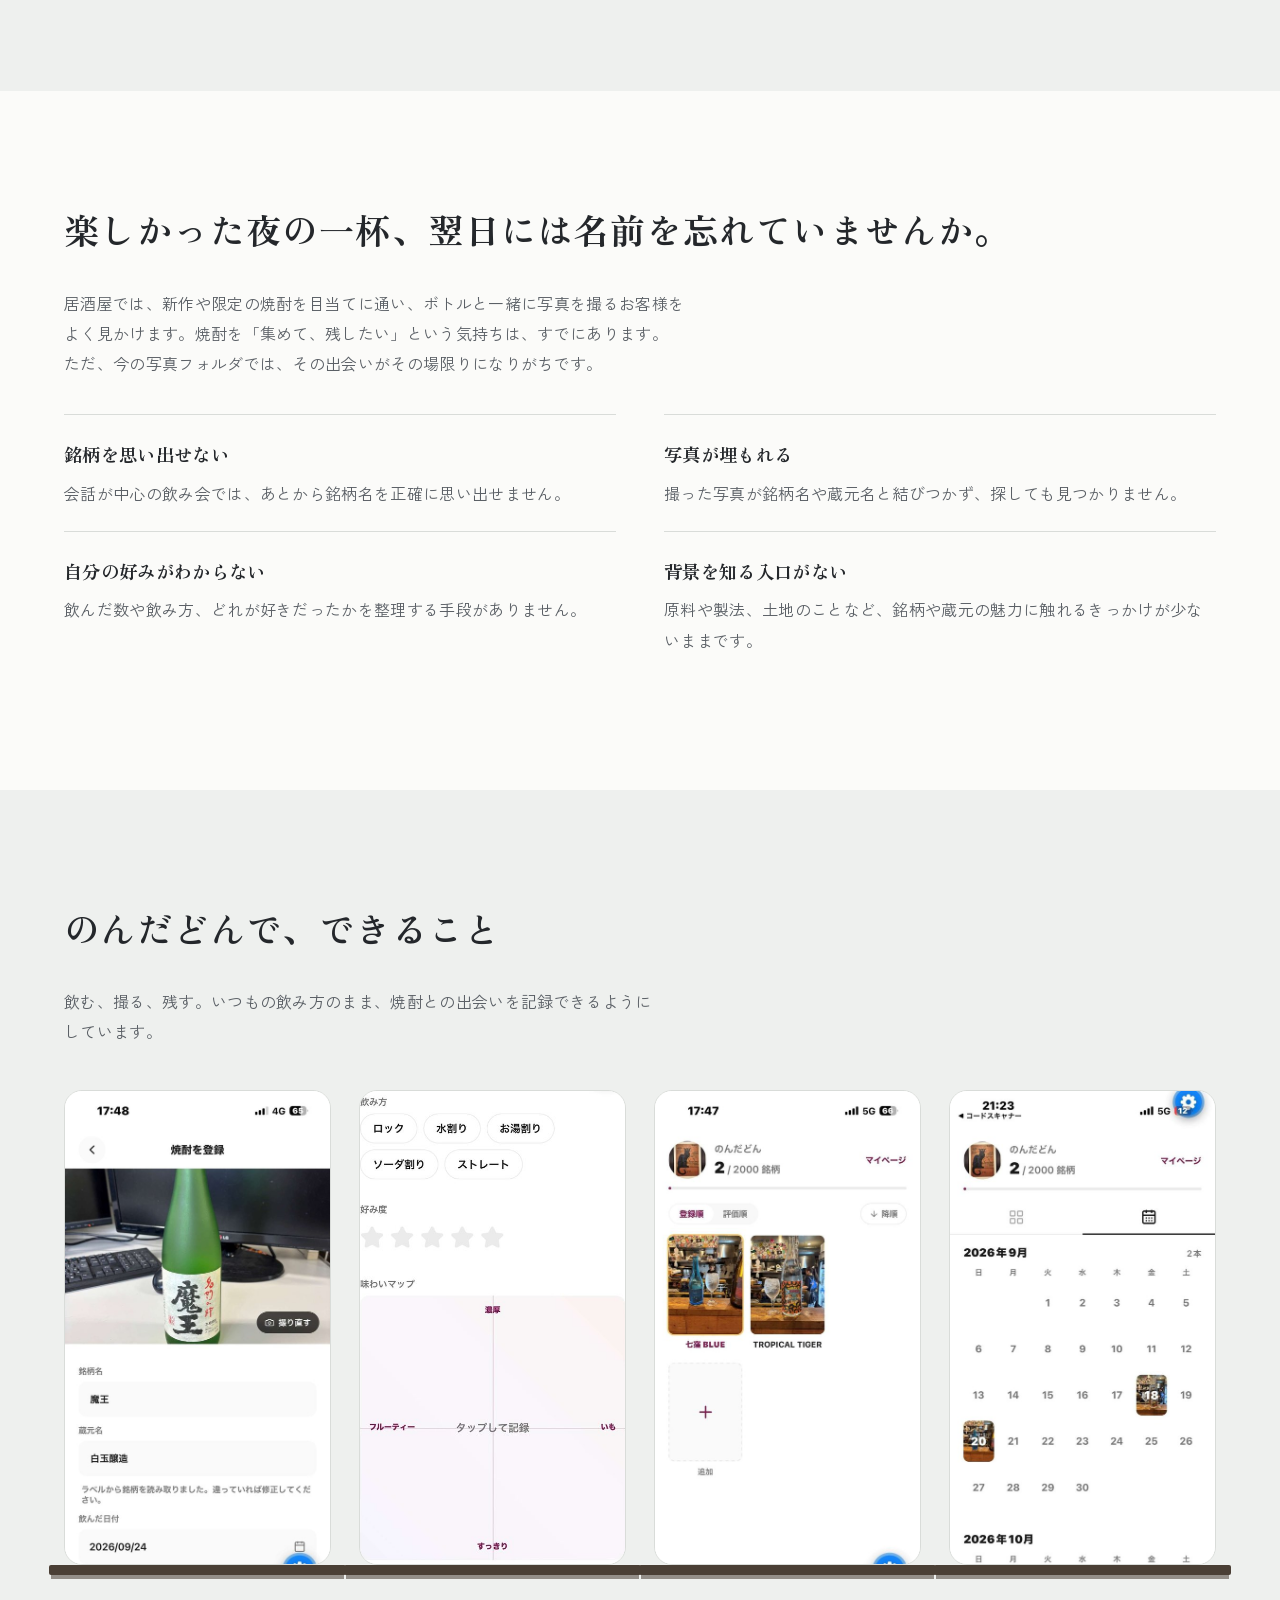
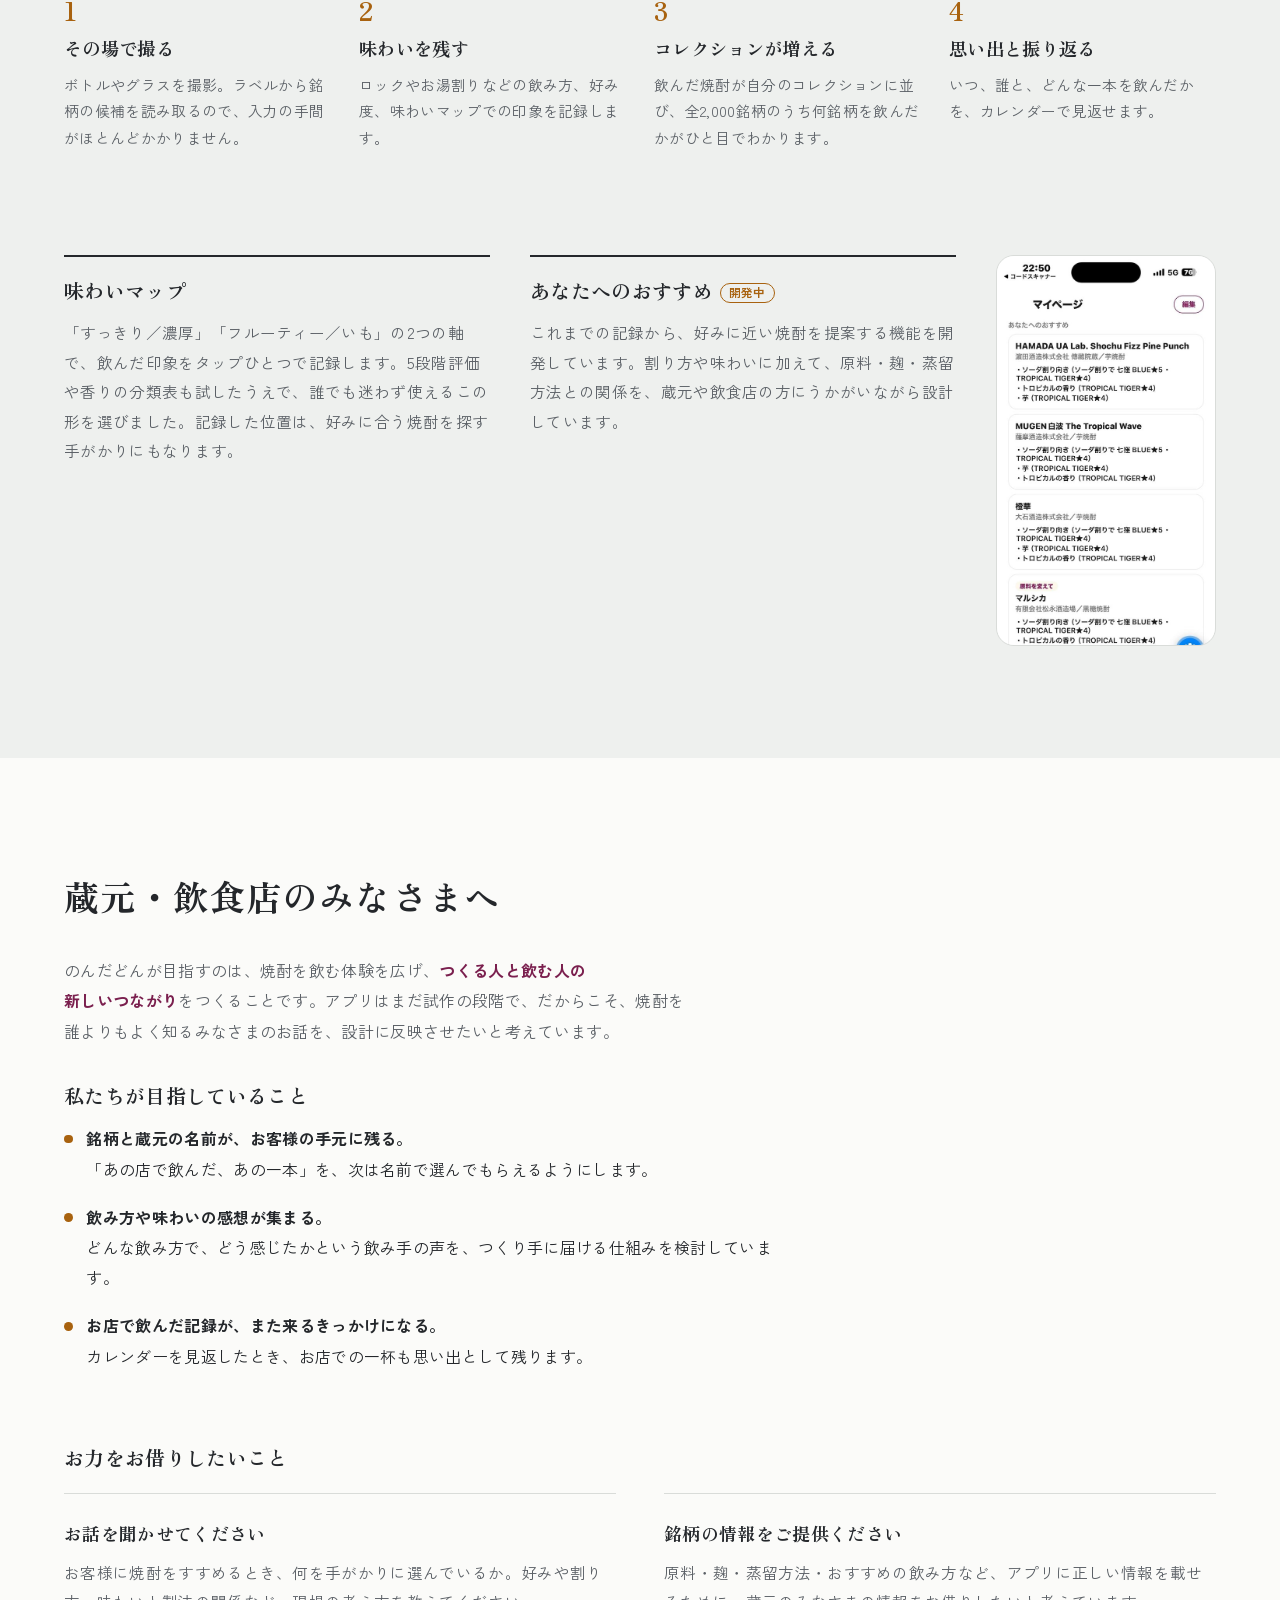
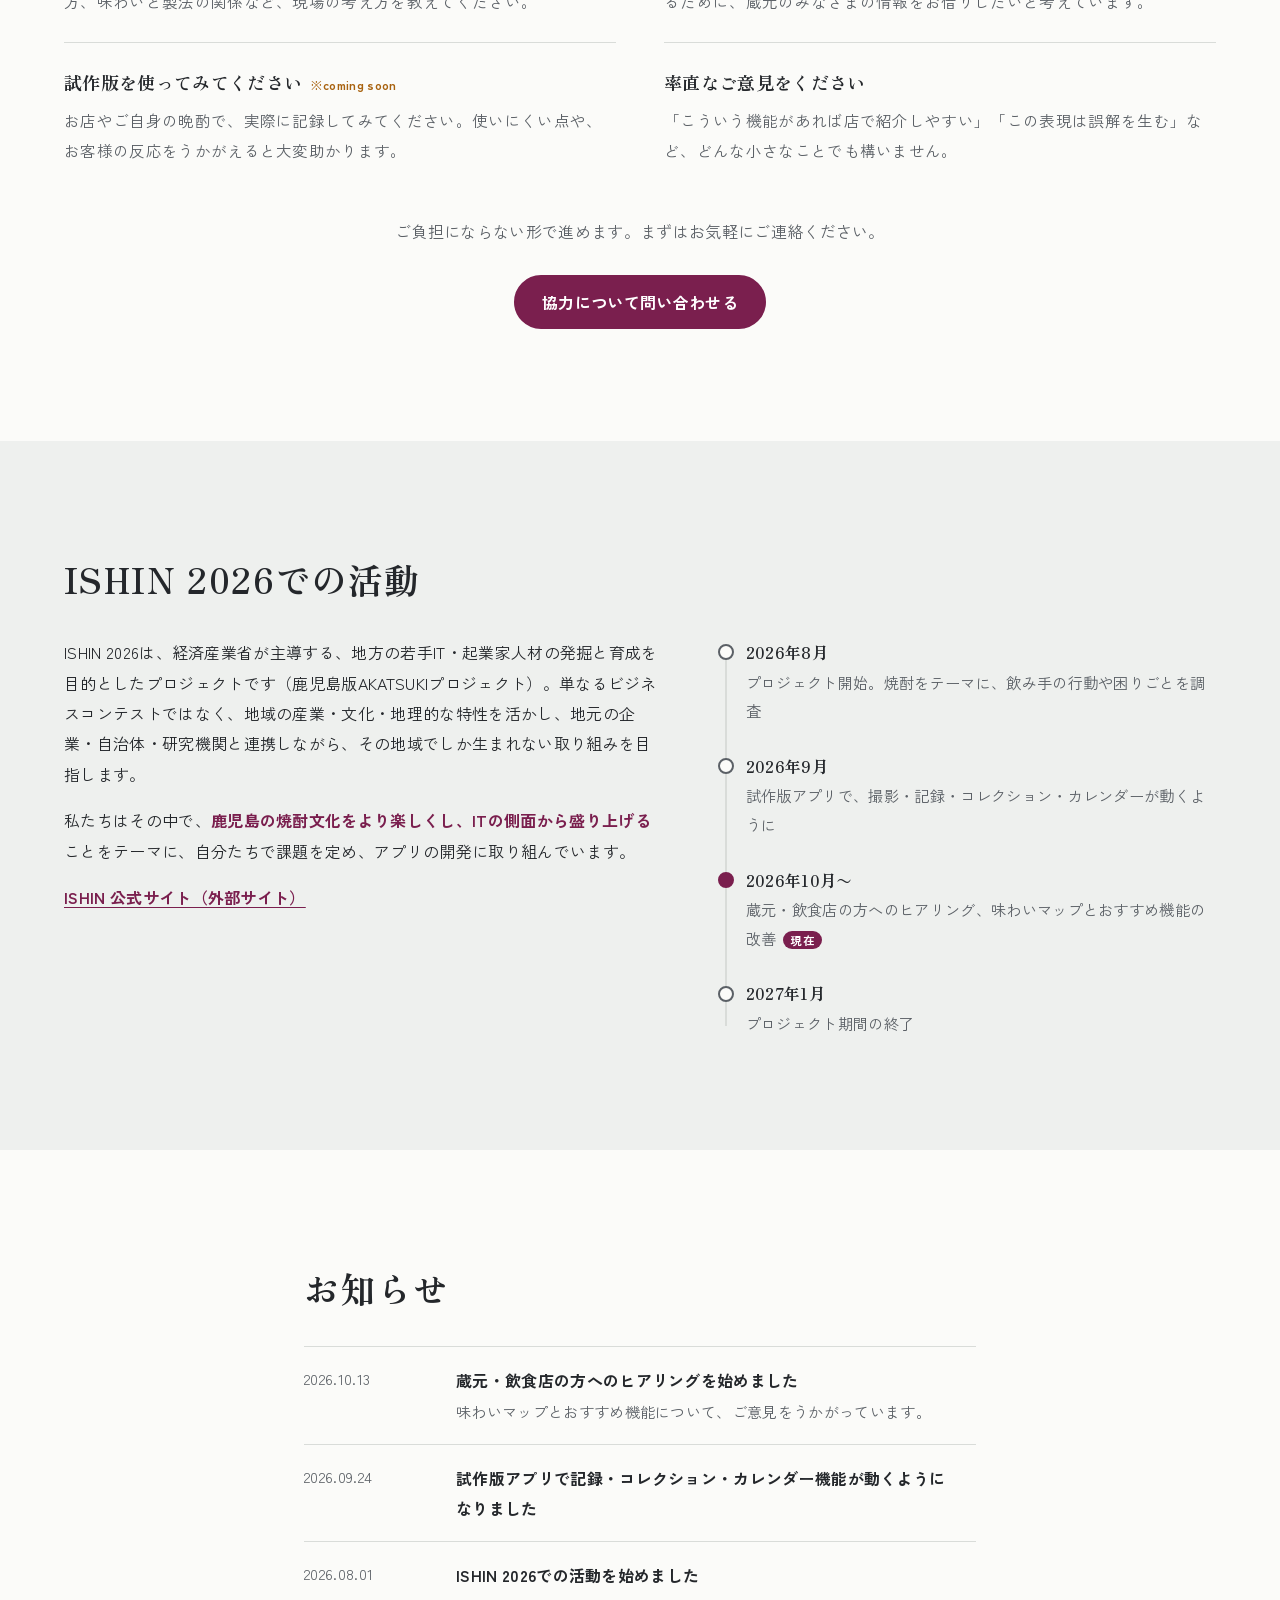
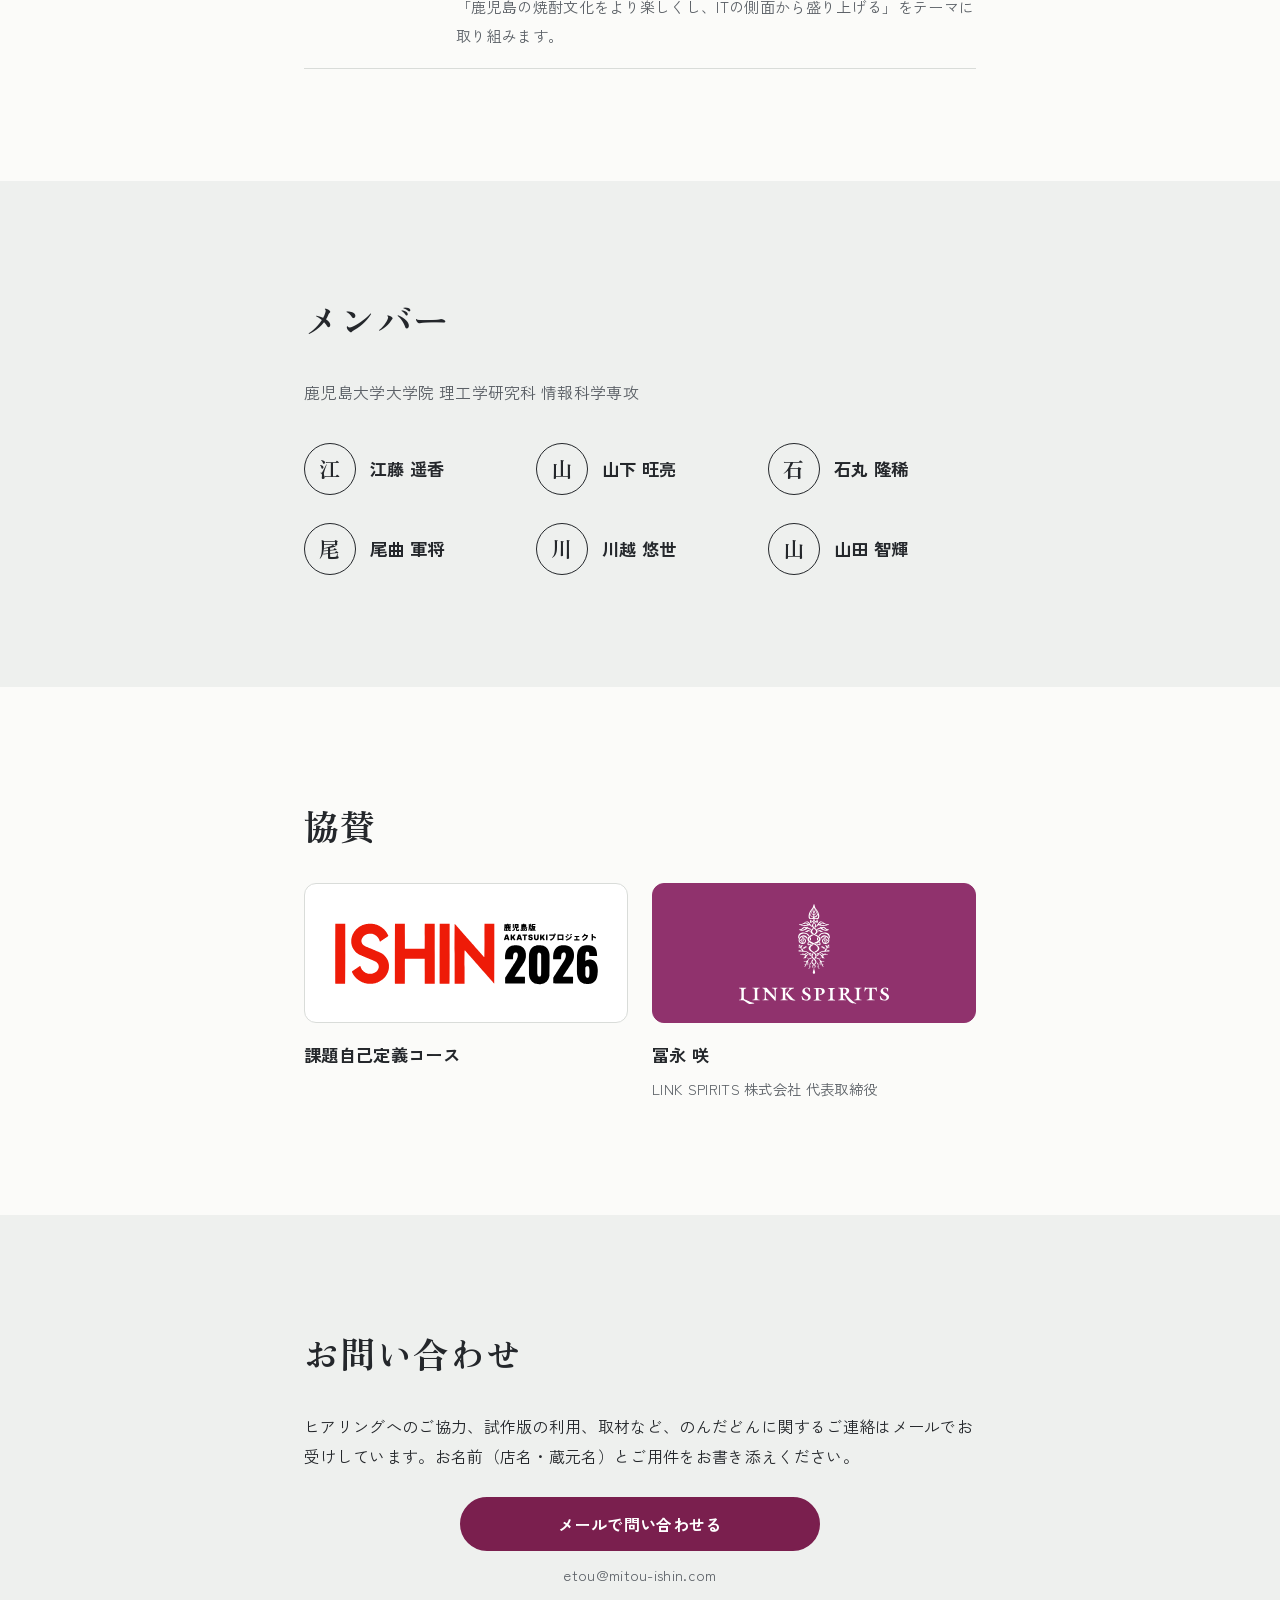
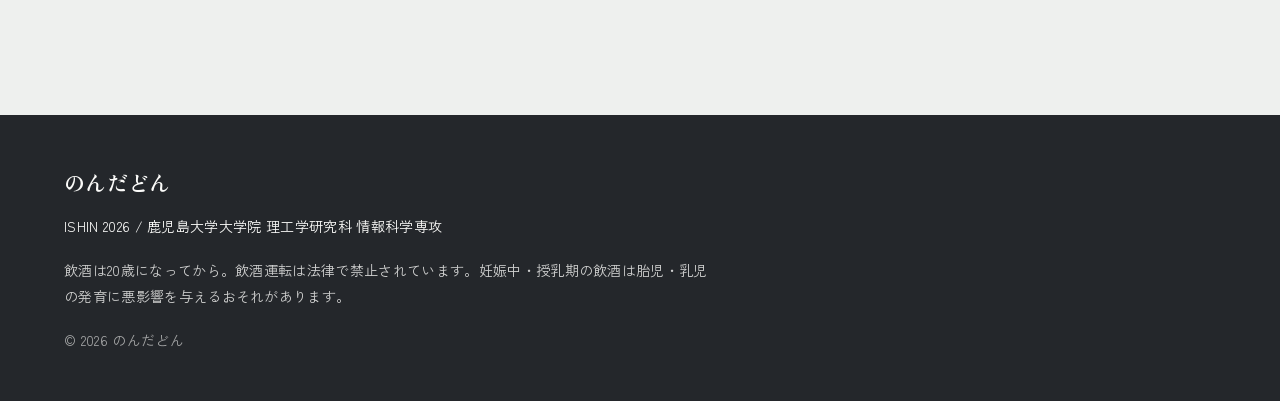
==== commit ffabc3e4: "Merge pull request #6 from ShigeDora/feature/english-version 英語版ページ（/en/）を追加" ====
--- a/index.html
+++ b/index.html
@@ -33,7 +33,7 @@
       <a href="#project">活動</a>
       <a href="#news">お知らせ</a>
       <a href="#members">メンバー</a>
-      <a href="#organizer">主催・PM</a>
+      <a href="#sponsors">協賛</a>
       <a class="nav-contact" href="#contact">お問い合わせ</a>
       <a class="nav-lang" href="en/" lang="en" hreflang="en">English</a>
     </nav>
@@ -259,43 +259,33 @@
     <div class="wrap narrow">
       <h2 class="h-sec">メンバー</h2>
       <p class="sec-lead">鹿児島大学大学院 理工学研究科 情報科学専攻</p>
-      <!-- 写真は <div class="m-photo"><img src="images/members/〇〇.webp" width="480" height="480" loading="lazy" alt=""></div> に差し替えてください。
-           役割を書く場合は <span class="m-role">デザイン</span> のように名前の下に追加してください -->
+      <!-- 役割を書く場合は <span class="m-role">デザイン</span> のように名前の下に追加してください -->
       <ul class="member-list">
-        <li><div class="m-photo"><img src="images/members/etou.webp" width="480" height="480" loading="lazy" alt=""></div><span class="m-name">江藤 遥香</span></li>
-        <li><div class="m-photo"><span class="m-mark" aria-hidden="true">山</span></div><span class="m-name">山下 旺亮</span></li>
-        <li><div class="m-photo"><img src="images/members/ishimaru.webp" width="480" height="480" loading="lazy" alt=""></div><span class="m-name">石丸 隆稀</span></li>
-        <li><div class="m-photo"><img src="images/members/omagari.webp" width="480" height="480" loading="lazy" alt=""></div><span class="m-name">尾曲 軍将</span></li>
-        <li><div class="m-photo"><img src="images/members/kawagoe.webp" width="480" height="480" loading="lazy" alt=""></div><span class="m-name">川越 悠世</span></li>
-        <li><div class="m-photo"><img src="images/members/yamada.webp" width="480" height="480" loading="lazy" alt=""></div><span class="m-name">山田 智輝</span></li>
+        <li><span class="m-mark" aria-hidden="true">江</span><span class="m-name">江藤 遥香</span></li>
+        <li><span class="m-mark" aria-hidden="true">山</span><span class="m-name">山下 旺亮</span></li>
+        <li><span class="m-mark" aria-hidden="true">石</span><span class="m-name">石丸 隆稀</span></li>
+        <li><span class="m-mark" aria-hidden="true">尾</span><span class="m-name">尾曲 軍将</span></li>
+        <li><span class="m-mark" aria-hidden="true">川</span><span class="m-name">川越 悠世</span></li>
+        <li><span class="m-mark" aria-hidden="true">山</span><span class="m-name">山田 智輝</span></li>
       </ul>
     </div>
   </section>
 
-  <!-- ===== 主催 ===== -->
-  <section class="credits" id="organizer">
-    <div class="wrap narrow">
-      <h2 class="h-sec">主催・運営</h2>
-      <!-- 追加するときは <li class="credit">…</li> を1つ複製してください。
-           白いロゴは <div class="credit-logo is-dark"> にすると暗い台の上に表示されます -->
-      <ul class="credit-list">
-        <li class="credit">
-          <div class="credit-logo"><img src="images/ishin2026_logo.svg" width="1534" height="372" loading="lazy" alt="ISHIN 2026 鹿児島版AKATSUKIプロジェクト"></div>
-          <p class="credit-name">課題自己定義コース</p>
-        </li>
-      </ul>
-    </div>
-  </section>
-
-  <!-- ===== PM ===== -->
-  <section class="credits pm" id="pm">
-    <div class="wrap narrow">
-      <h2 class="h-sec">プロジェクトマネージャー</h2>
-      <ul class="credit-list">
-        <li class="credit">
-          <div class="credit-logo is-dark"><img src="images/link-spirits_logo.svg" width="220" height="146" loading="lazy" alt="LINK SPIRITS"></div>
-          <p class="credit-name">冨永 咲</p>
-          <p class="credit-role">LINK SPIRITS 株式会社 代表取締役</p>
+  <!-- ===== 協賛 ===== -->
+  <section class="sponsors" id="sponsors">
+    <div class="wrap narrow">
+      <h2 class="h-sec">協賛</h2>
+      <!-- 追加するときは <li class="sponsor">…</li> を1つ複製してください。
+           白いロゴは <div class="sponsor-logo is-dark"> にすると暗い台の上に表示されます -->
+      <ul class="sponsor-list">
+        <li class="sponsor">
+          <div class="sponsor-logo"><img src="images/ishin2026_logo.svg" width="1534" height="372" loading="lazy" alt="ISHIN 2026 鹿児島版AKATSUKIプロジェクト"></div>
+          <p class="sponsor-name">課題自己定義コース</p>
+        </li>
+        <li class="sponsor">
+          <div class="sponsor-logo is-dark"><img src="images/link-spirits_logo.svg" width="220" height="146" loading="lazy" alt="LINK SPIRITS"></div>
+          <p class="sponsor-name">冨永 咲</p>
+          <p class="sponsor-role">LINK SPIRITS 株式会社 代表取締役</p>
         </li>
       </ul>
     </div>
--- a/css/style.css
+++ b/css/style.css
@@ -317,30 +317,29 @@
 /* ---------- メンバー ---------- */
 .members { background: var(--mist); }
 .member-list { list-style: none; margin: 0; padding: 0; display: grid; grid-template-columns: repeat(3, 1fr); gap: 28px 24px; }
-.m-photo {
-  aspect-ratio: 1; margin-bottom: .8em; overflow: hidden;
+.member-list li { display: flex; align-items: center; gap: 14px; }
+.m-mark {
+  flex: none; width: 52px; height: 52px; border-radius: 50%;
   display: grid; place-items: center;
-  border: 1px solid var(--line); border-radius: 12px; background: var(--paper);
-}
-.m-photo img { width: 100%; height: 100%; object-fit: cover; } /* 縦横比が違う写真も正方形に切り抜く */
-.m-mark { font-family: var(--f-serif); font-weight: 700; font-size: 2.4rem; color: var(--ink-2); } /* 写真がない人用 */
+  font-family: var(--f-serif); font-weight: 700; font-size: 1.3rem;
+  border: 1.5px solid var(--ink); color: var(--ink);
+}
 .m-name { font-size: 1.08rem; font-weight: 700; display: block; }
 .m-role { display: block; font-size: .85rem; color: var(--ink-2); font-weight: 400; }
 @media (max-width: 760px) { .member-list { grid-template-columns: repeat(2, 1fr); } }
 
-/* ---------- 主催・PM ---------- */
-.credit-list { list-style: none; margin: 0; padding: 0; display: grid; grid-template-columns: repeat(auto-fill, minmax(240px, 1fr)); gap: 32px 24px; }
-.credit-logo {
+/* ---------- 協賛 ---------- */
+.sponsor-list { list-style: none; margin: 0; padding: 0; display: grid; grid-template-columns: repeat(auto-fill, minmax(240px, 1fr)); gap: 32px 24px; }
+.sponsor-logo {
   height: 140px; padding: 20px 24px; margin-bottom: 1em;
   display: grid; place-items: center;
   border: 1px solid var(--line); border-radius: 12px;
   background: #FFFFFF; /* ロゴの色を保つため、ダークモードでも白い台にする */
 }
-.credit-logo.is-dark { background: rgb(144, 50, 109); border-color: rgb(144, 50, 109); } /* 白いロゴ用 */
-.credit-logo img { width: auto; max-width: 100%; max-height: 100px; } /* 台の高さ140px − 上下の余白 */
-.credit-name { font-size: 1.08rem; font-weight: 700; margin: 0; }
-.credit-role { font-size: .9rem; color: var(--ink-2); margin: .2em 0 0; }
-.credits.pm { padding-top: 0; } /* 白いセクションが続くので、主催との間の余白を詰める */
+.sponsor-logo.is-dark { background: rgb(144, 50, 109); border-color: rgb(144, 50, 109); } /* 白いロゴ用 */
+.sponsor-logo img { width: auto; max-width: 100%; max-height: 100px; } /* 台の高さ140px − 上下の余白 */
+.sponsor-name { font-size: 1.08rem; font-weight: 700; margin: 0; }
+.sponsor-role { font-size: .9rem; color: var(--ink-2); margin: .2em 0 0; }
 
 /* ---------- お問い合わせ ---------- */
 .contact { text-align: left; background: var(--mist); }
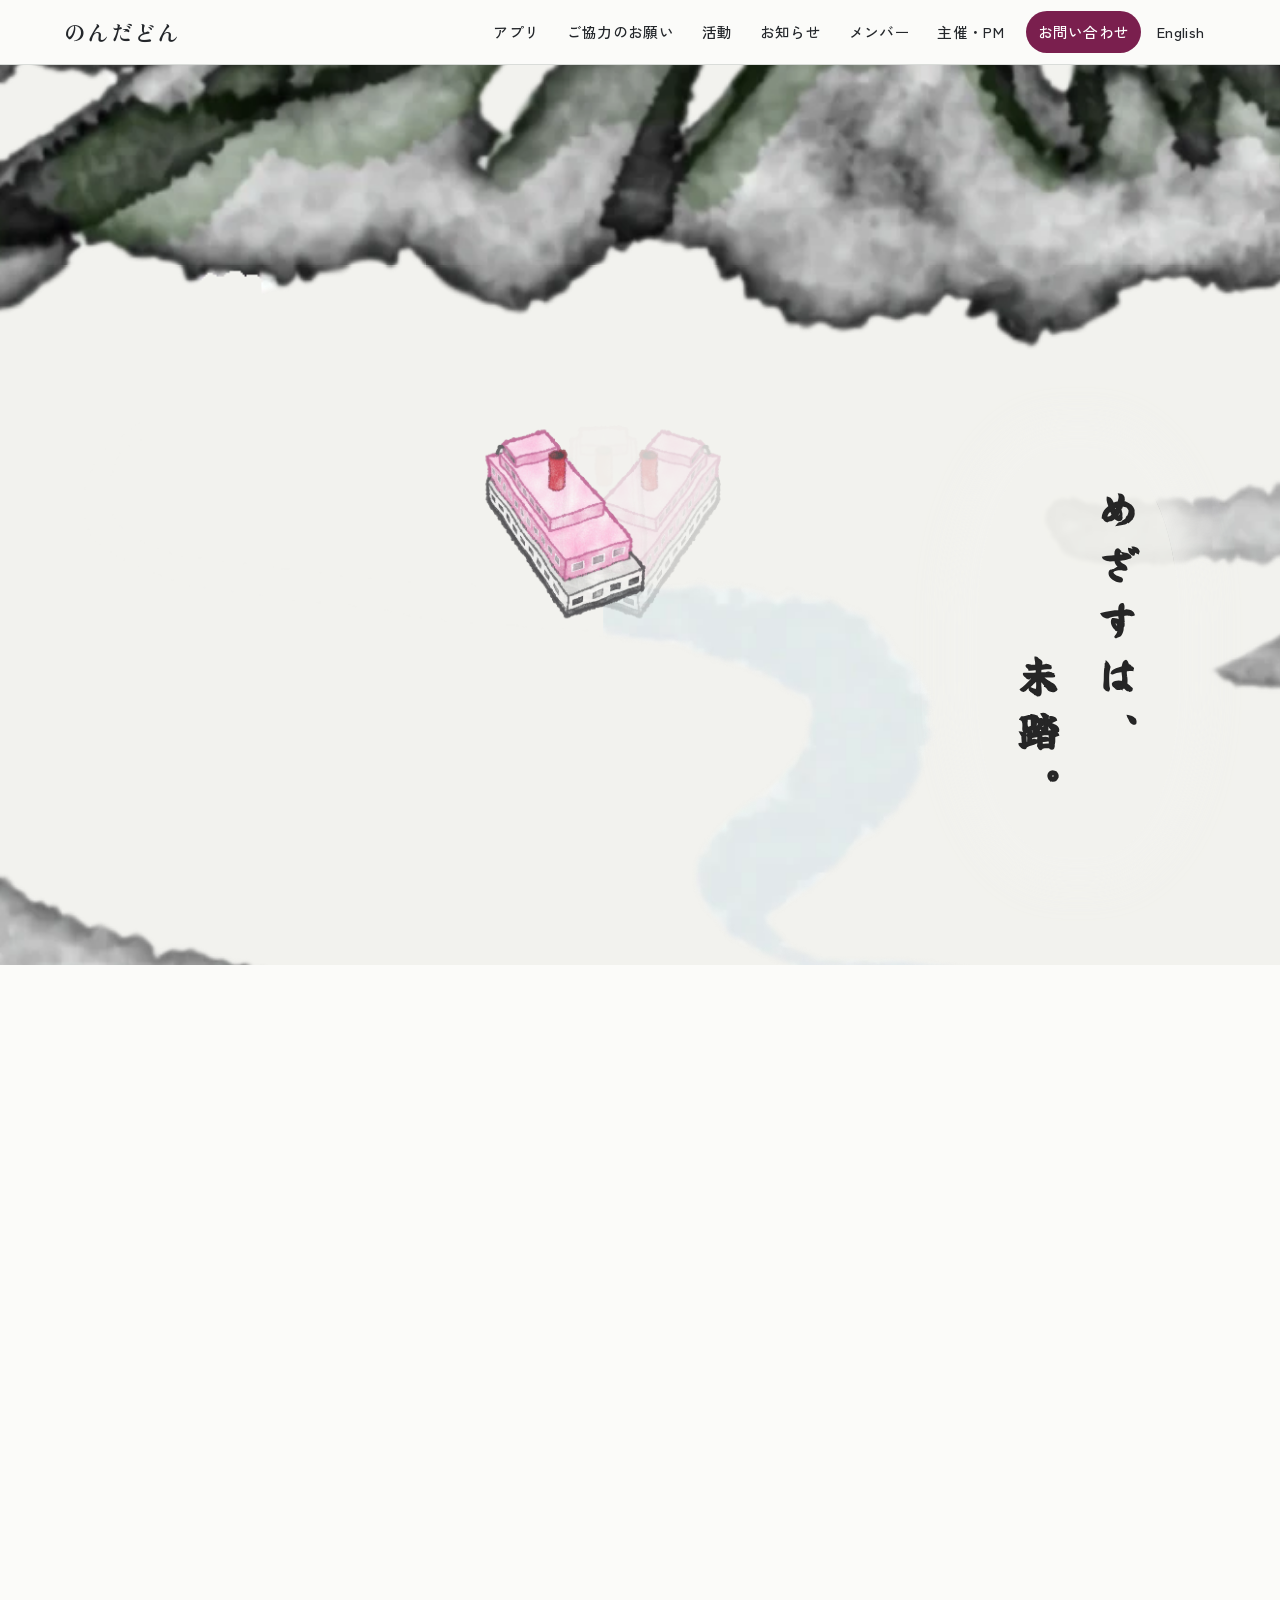
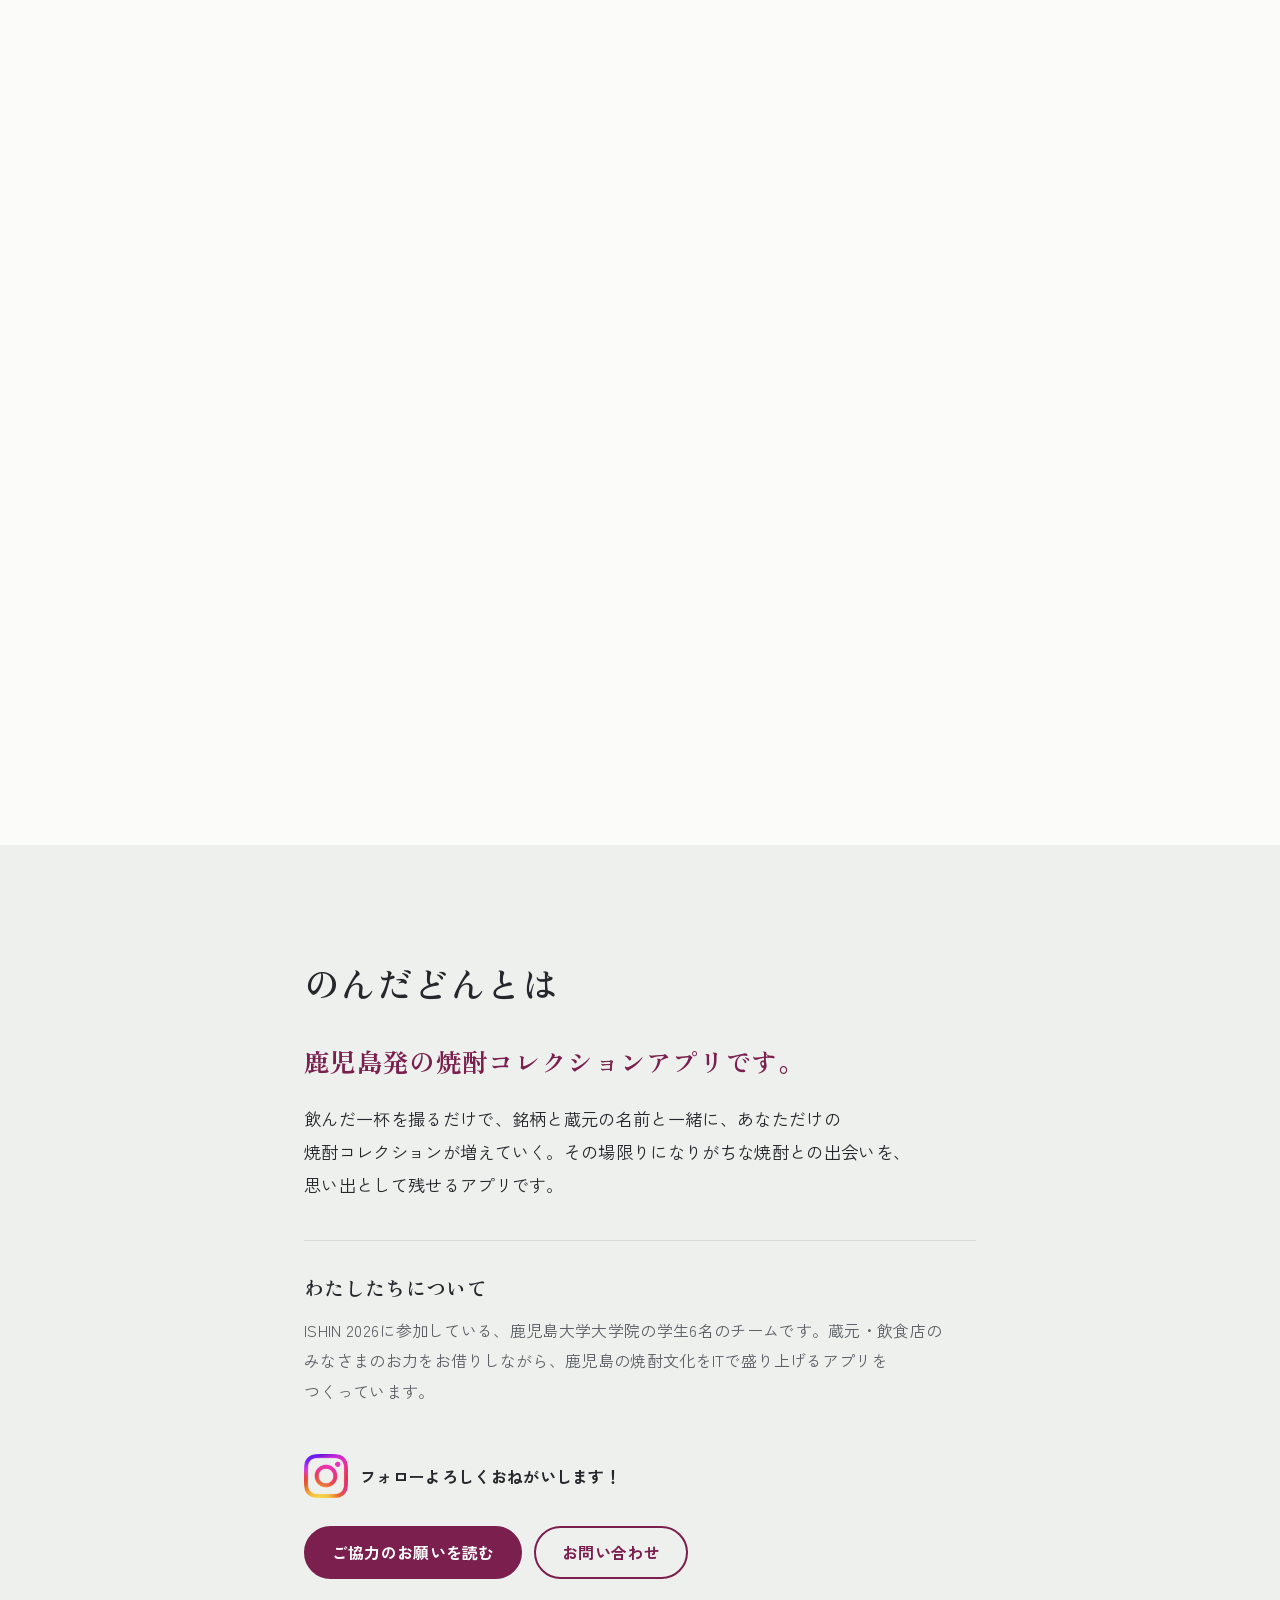
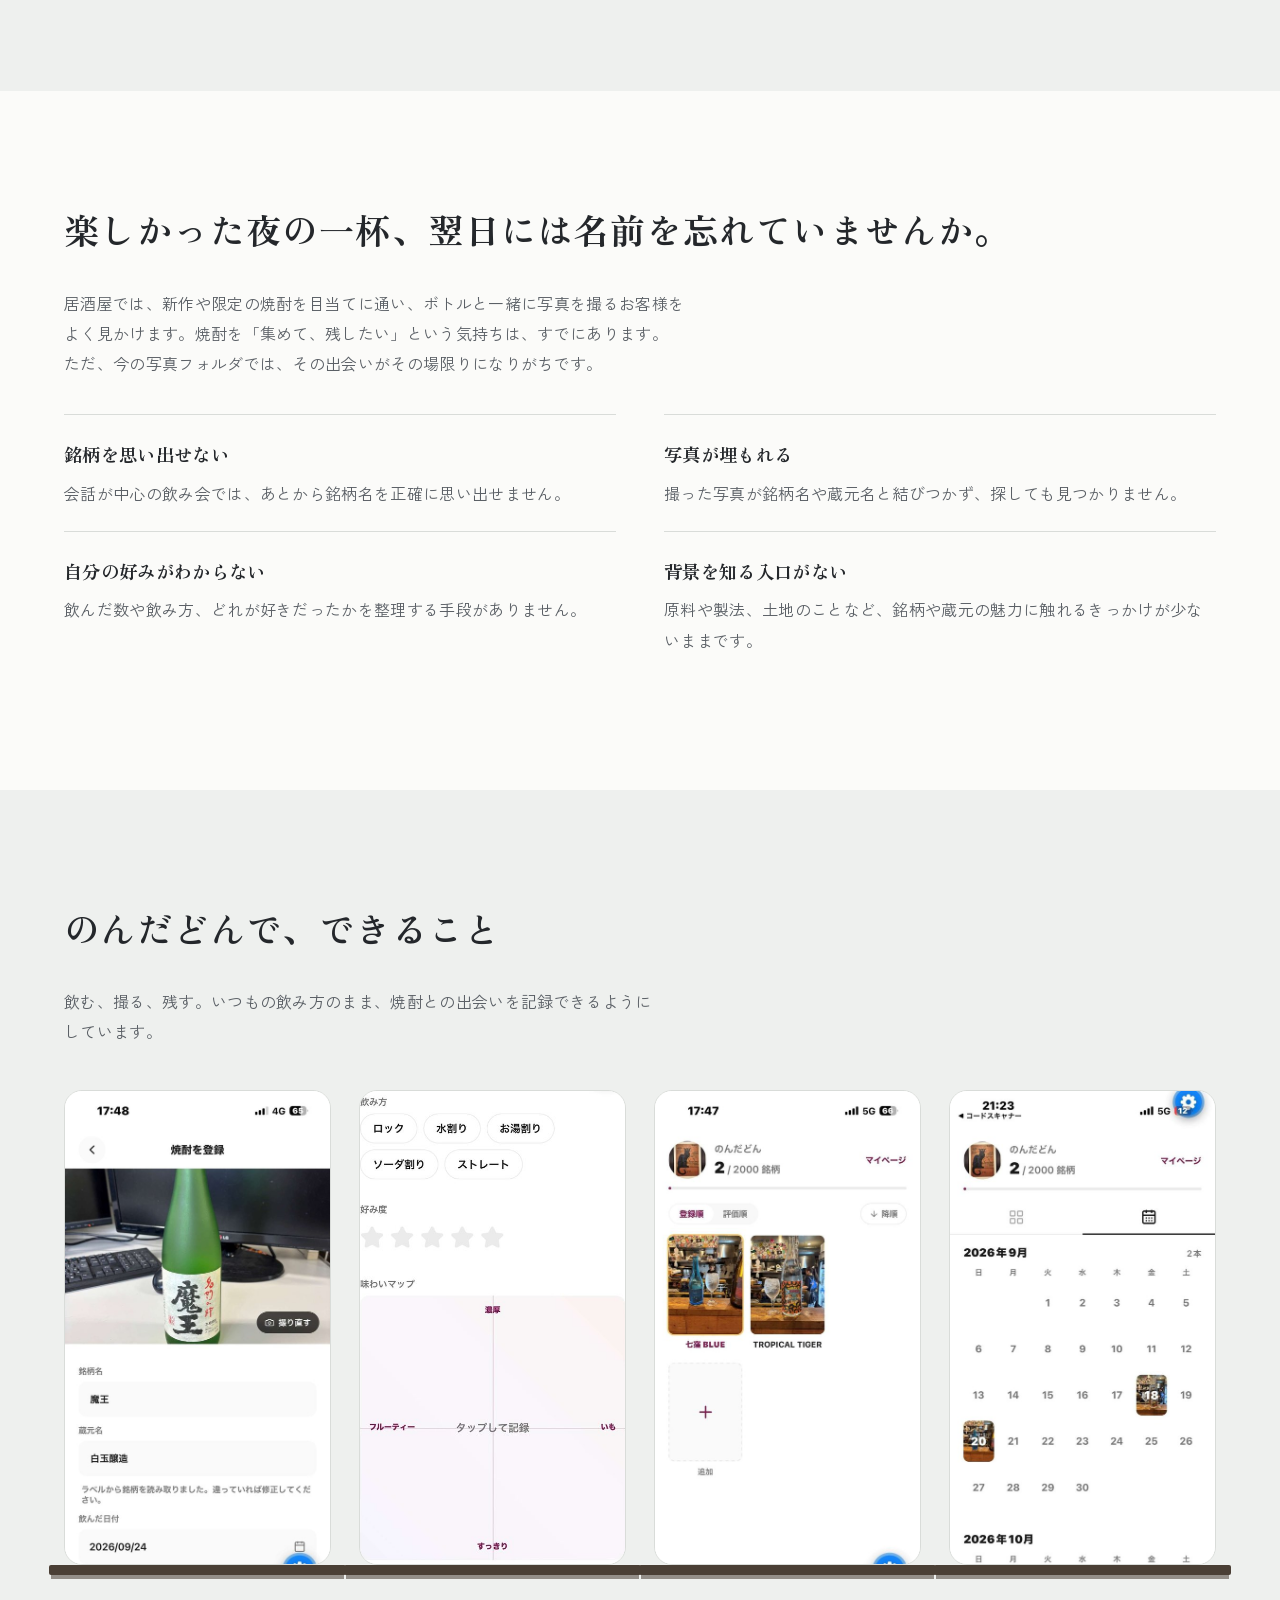
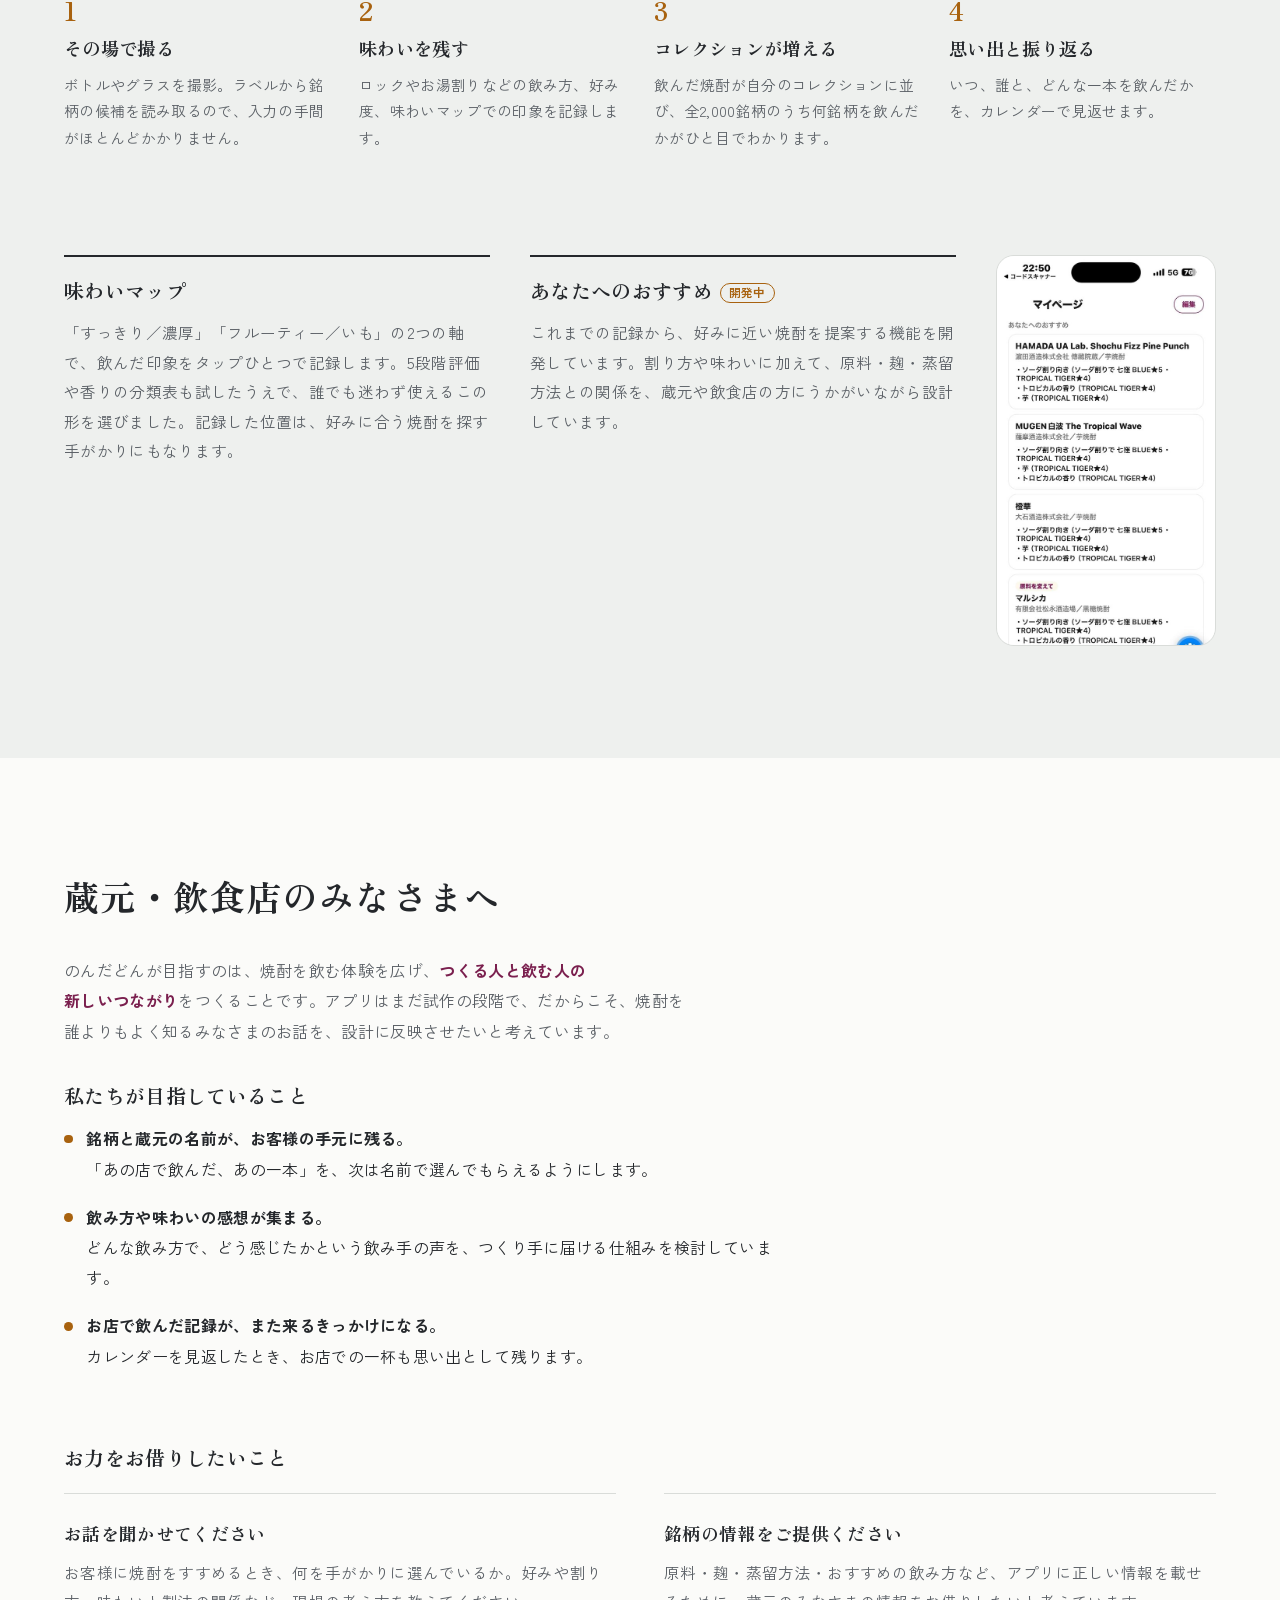
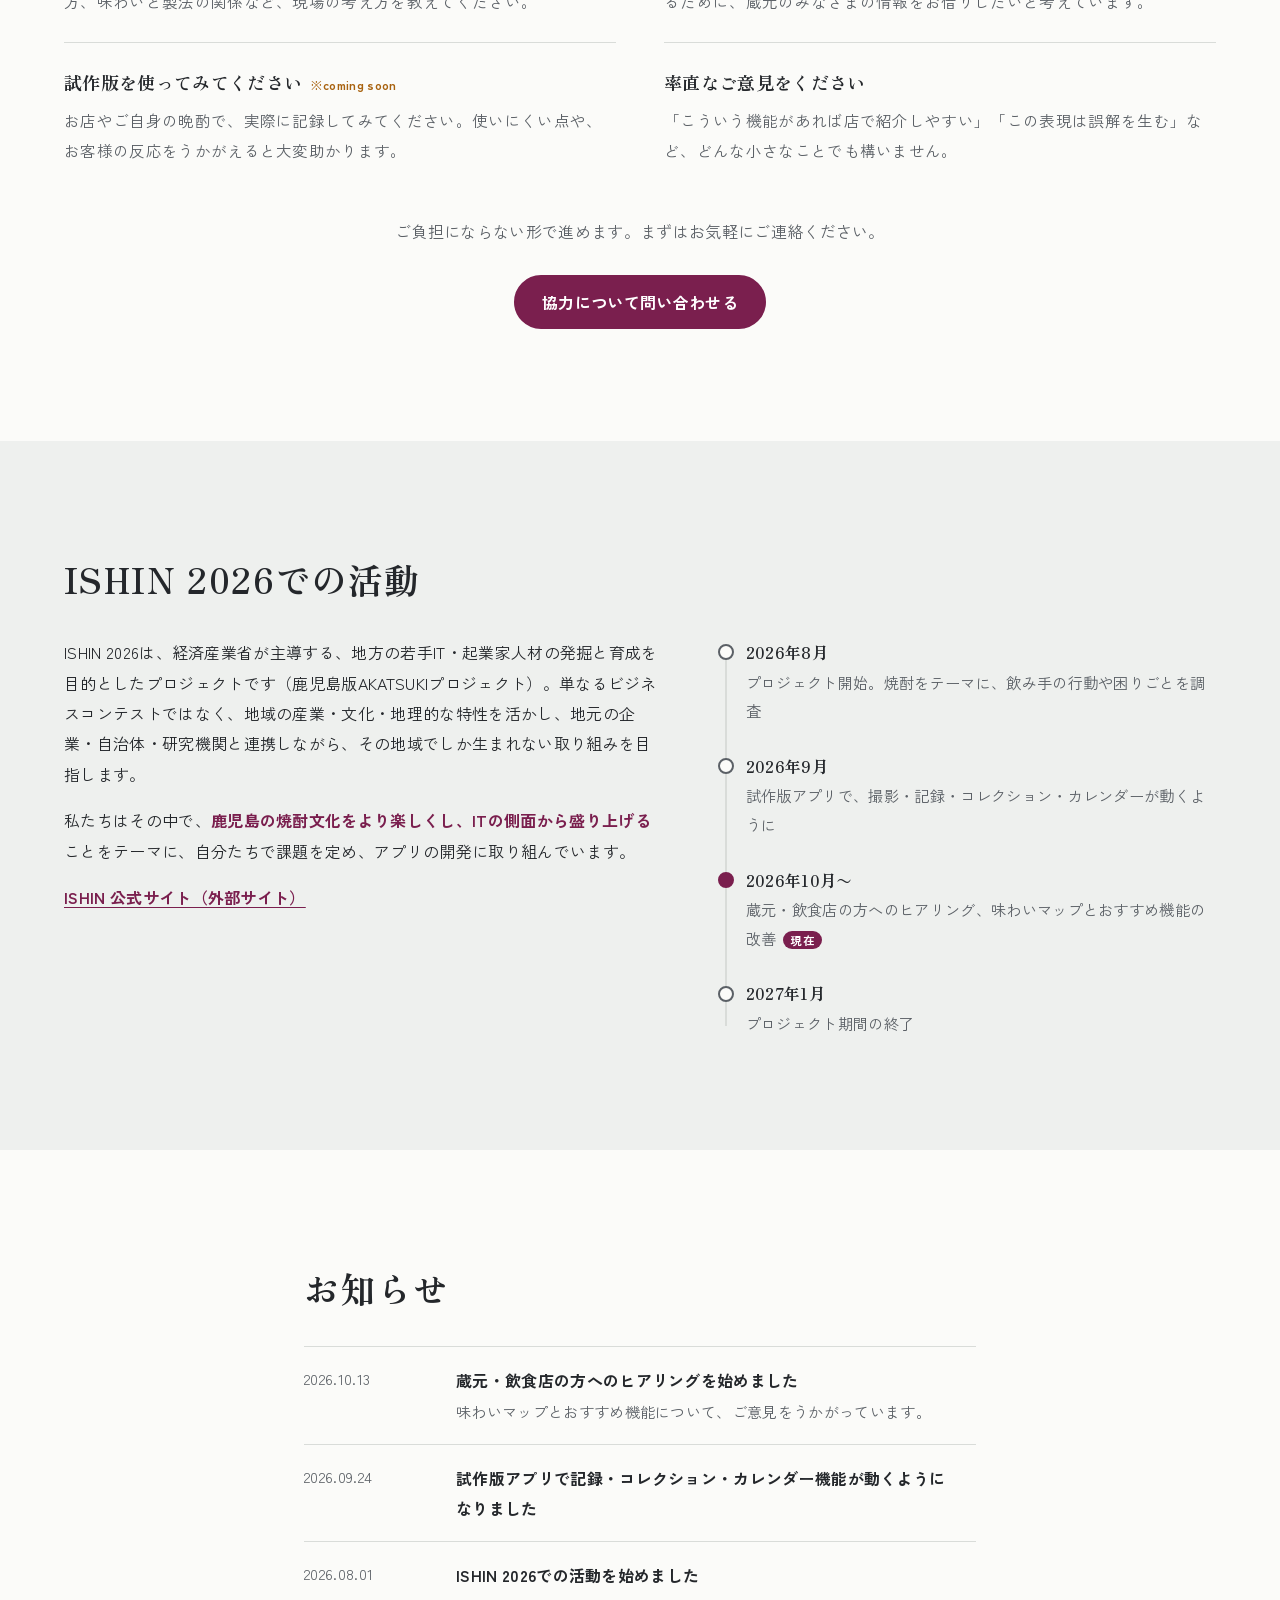
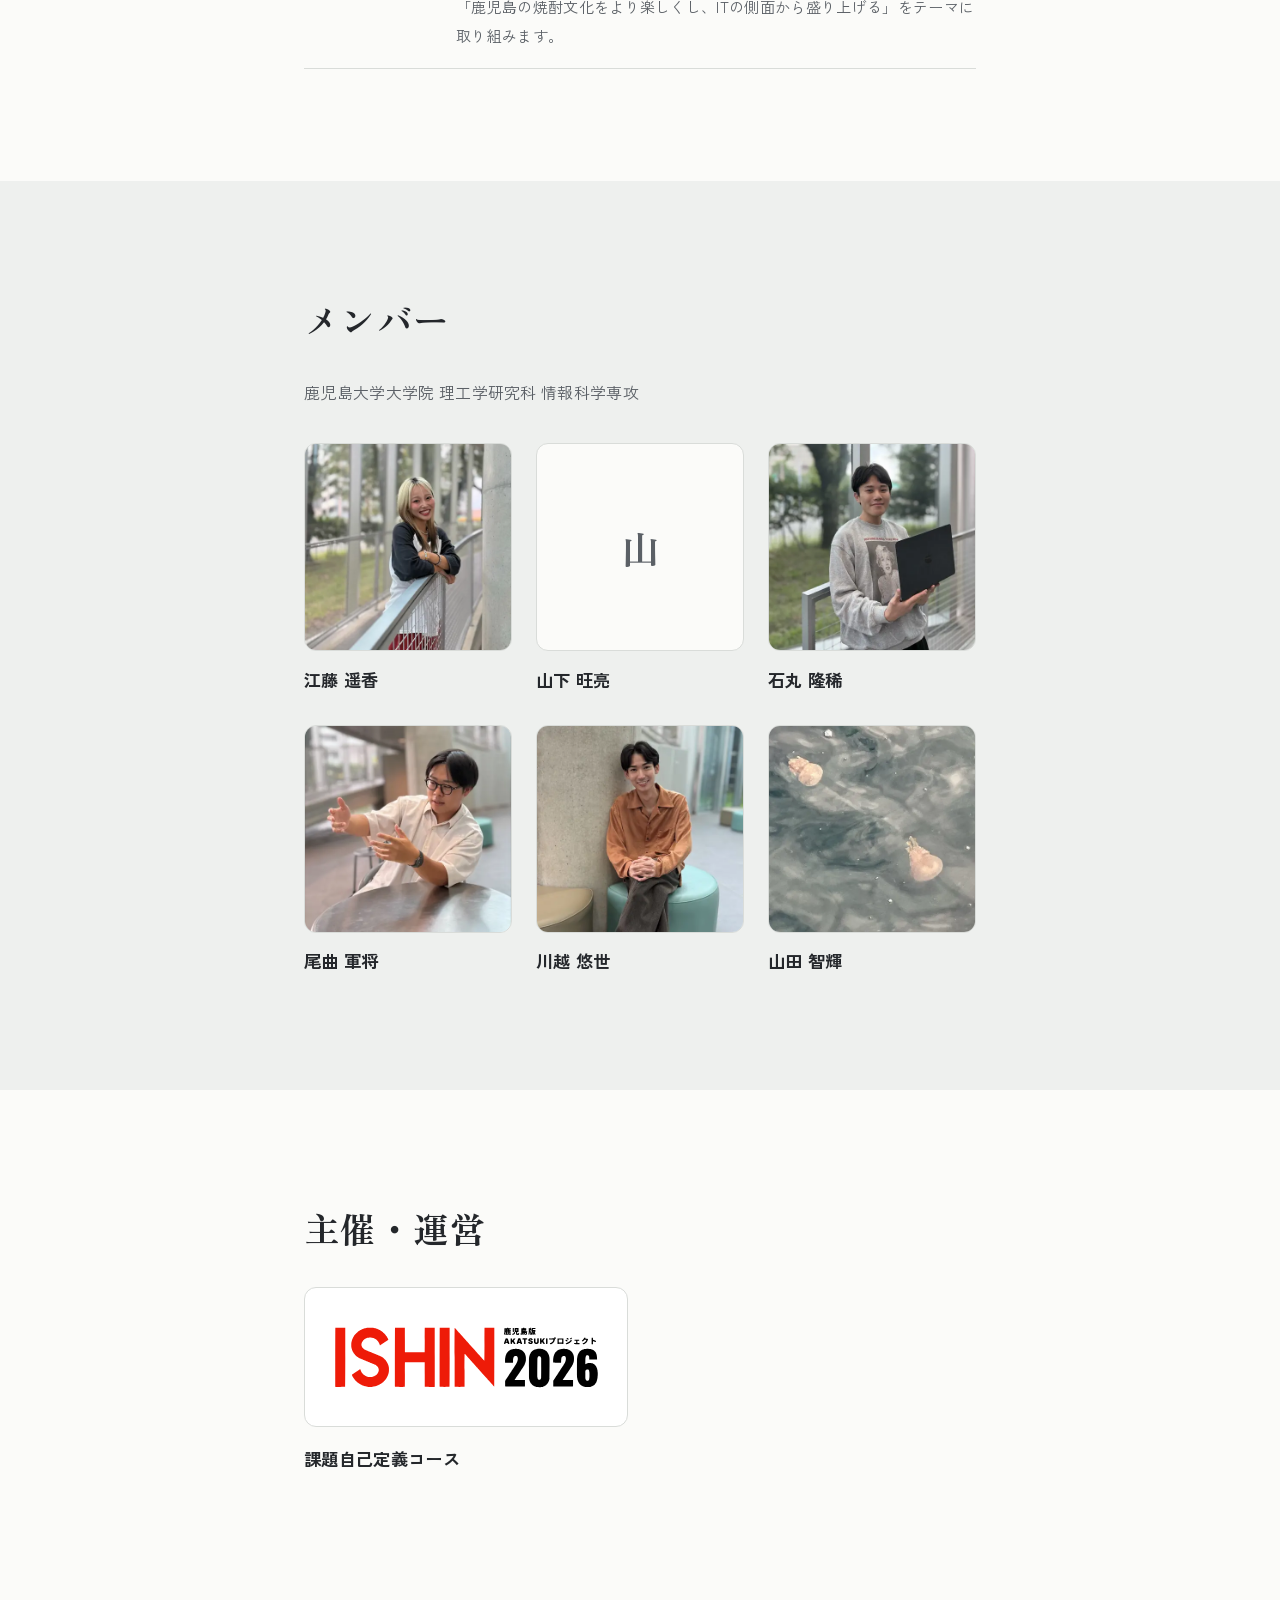
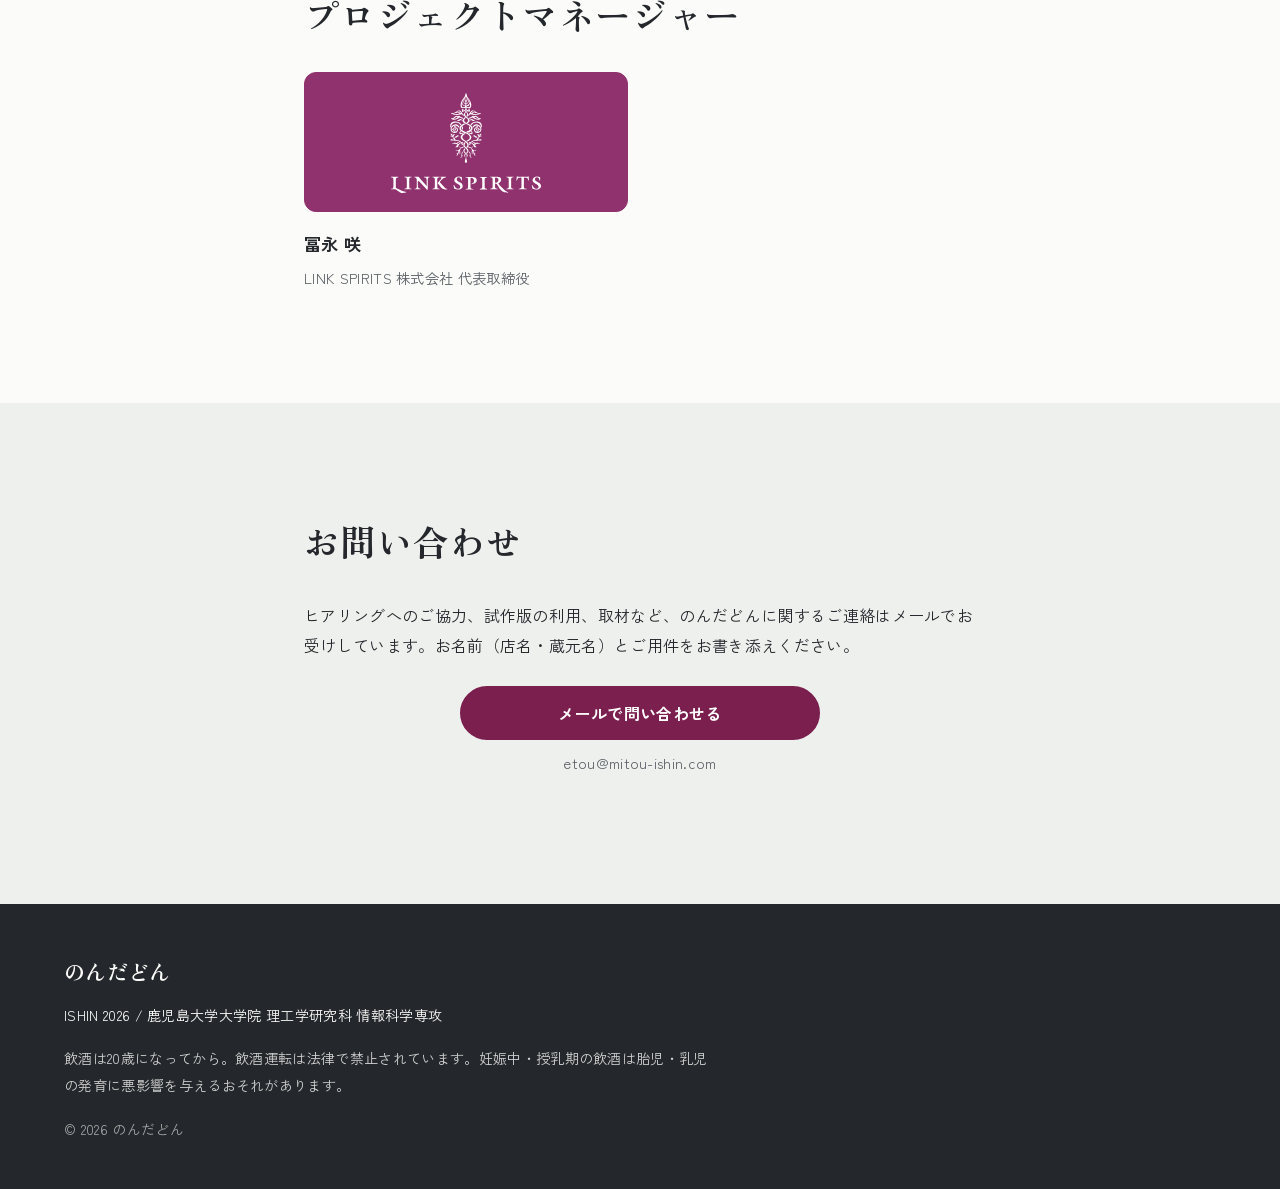
==== commit 9c33280d: "Merge pull request #7 from ShigeDora/feature/credits-and-member-photos 主催・PM セクションの修正とメンバー写真の追加" ====
--- a/index.html
+++ b/index.html
@@ -33,7 +33,7 @@
       <a href="#project">活動</a>
       <a href="#news">お知らせ</a>
       <a href="#members">メンバー</a>
-      <a href="#sponsors">協賛</a>
+      <a href="#organizer">主催・PM</a>
       <a class="nav-contact" href="#contact">お問い合わせ</a>
       <a class="nav-lang" href="en/" lang="en" hreflang="en">English</a>
     </nav>
@@ -259,33 +259,43 @@
     <div class="wrap narrow">
       <h2 class="h-sec">メンバー</h2>
       <p class="sec-lead">鹿児島大学大学院 理工学研究科 情報科学専攻</p>
-      <!-- 役割を書く場合は <span class="m-role">デザイン</span> のように名前の下に追加してください -->
+      <!-- 写真は <div class="m-photo"><img src="images/members/〇〇.webp" width="480" height="480" loading="lazy" alt=""></div> に差し替えてください。
+           役割を書く場合は <span class="m-role">デザイン</span> のように名前の下に追加してください -->
       <ul class="member-list">
-        <li><span class="m-mark" aria-hidden="true">江</span><span class="m-name">江藤 遥香</span></li>
-        <li><span class="m-mark" aria-hidden="true">山</span><span class="m-name">山下 旺亮</span></li>
-        <li><span class="m-mark" aria-hidden="true">石</span><span class="m-name">石丸 隆稀</span></li>
-        <li><span class="m-mark" aria-hidden="true">尾</span><span class="m-name">尾曲 軍将</span></li>
-        <li><span class="m-mark" aria-hidden="true">川</span><span class="m-name">川越 悠世</span></li>
-        <li><span class="m-mark" aria-hidden="true">山</span><span class="m-name">山田 智輝</span></li>
+        <li><div class="m-photo"><img src="images/members/etou.webp" width="480" height="480" loading="lazy" alt=""></div><span class="m-name">江藤 遥香</span></li>
+        <li><div class="m-photo"><span class="m-mark" aria-hidden="true">山</span></div><span class="m-name">山下 旺亮</span></li>
+        <li><div class="m-photo"><img src="images/members/ishimaru.webp" width="480" height="480" loading="lazy" alt=""></div><span class="m-name">石丸 隆稀</span></li>
+        <li><div class="m-photo"><img src="images/members/omagari.webp" width="480" height="480" loading="lazy" alt=""></div><span class="m-name">尾曲 軍将</span></li>
+        <li><div class="m-photo"><img src="images/members/kawagoe.webp" width="480" height="480" loading="lazy" alt=""></div><span class="m-name">川越 悠世</span></li>
+        <li><div class="m-photo"><img src="images/members/yamada.webp" width="480" height="480" loading="lazy" alt=""></div><span class="m-name">山田 智輝</span></li>
       </ul>
     </div>
   </section>
 
-  <!-- ===== 協賛 ===== -->
-  <section class="sponsors" id="sponsors">
-    <div class="wrap narrow">
-      <h2 class="h-sec">協賛</h2>
-      <!-- 追加するときは <li class="sponsor">…</li> を1つ複製してください。
-           白いロゴは <div class="sponsor-logo is-dark"> にすると暗い台の上に表示されます -->
-      <ul class="sponsor-list">
-        <li class="sponsor">
-          <div class="sponsor-logo"><img src="images/ishin2026_logo.svg" width="1534" height="372" loading="lazy" alt="ISHIN 2026 鹿児島版AKATSUKIプロジェクト"></div>
-          <p class="sponsor-name">課題自己定義コース</p>
-        </li>
-        <li class="sponsor">
-          <div class="sponsor-logo is-dark"><img src="images/link-spirits_logo.svg" width="220" height="146" loading="lazy" alt="LINK SPIRITS"></div>
-          <p class="sponsor-name">冨永 咲</p>
-          <p class="sponsor-role">LINK SPIRITS 株式会社 代表取締役</p>
+  <!-- ===== 主催 ===== -->
+  <section class="credits" id="organizer">
+    <div class="wrap narrow">
+      <h2 class="h-sec">主催・運営</h2>
+      <!-- 追加するときは <li class="credit">…</li> を1つ複製してください。
+           白いロゴは <div class="credit-logo is-dark"> にすると暗い台の上に表示されます -->
+      <ul class="credit-list">
+        <li class="credit">
+          <div class="credit-logo"><img src="images/ishin2026_logo.svg" width="1534" height="372" loading="lazy" alt="ISHIN 2026 鹿児島版AKATSUKIプロジェクト"></div>
+          <p class="credit-name">課題自己定義コース</p>
+        </li>
+      </ul>
+    </div>
+  </section>
+
+  <!-- ===== PM ===== -->
+  <section class="credits pm" id="pm">
+    <div class="wrap narrow">
+      <h2 class="h-sec">プロジェクトマネージャー</h2>
+      <ul class="credit-list">
+        <li class="credit">
+          <div class="credit-logo is-dark"><img src="images/link-spirits_logo.svg" width="220" height="146" loading="lazy" alt="LINK SPIRITS"></div>
+          <p class="credit-name">冨永 咲</p>
+          <p class="credit-role">LINK SPIRITS 株式会社 代表取締役</p>
         </li>
       </ul>
     </div>
--- a/css/style.css
+++ b/css/style.css
@@ -317,29 +317,30 @@
 /* ---------- メンバー ---------- */
 .members { background: var(--mist); }
 .member-list { list-style: none; margin: 0; padding: 0; display: grid; grid-template-columns: repeat(3, 1fr); gap: 28px 24px; }
-.member-list li { display: flex; align-items: center; gap: 14px; }
-.m-mark {
-  flex: none; width: 52px; height: 52px; border-radius: 50%;
+.m-photo {
+  aspect-ratio: 1; margin-bottom: .8em; overflow: hidden;
   display: grid; place-items: center;
-  font-family: var(--f-serif); font-weight: 700; font-size: 1.3rem;
-  border: 1.5px solid var(--ink); color: var(--ink);
-}
+  border: 1px solid var(--line); border-radius: 12px; background: var(--paper);
+}
+.m-photo img { width: 100%; height: 100%; object-fit: cover; } /* 縦横比が違う写真も正方形に切り抜く */
+.m-mark { font-family: var(--f-serif); font-weight: 700; font-size: 2.4rem; color: var(--ink-2); } /* 写真がない人用 */
 .m-name { font-size: 1.08rem; font-weight: 700; display: block; }
 .m-role { display: block; font-size: .85rem; color: var(--ink-2); font-weight: 400; }
 @media (max-width: 760px) { .member-list { grid-template-columns: repeat(2, 1fr); } }
 
-/* ---------- 協賛 ---------- */
-.sponsor-list { list-style: none; margin: 0; padding: 0; display: grid; grid-template-columns: repeat(auto-fill, minmax(240px, 1fr)); gap: 32px 24px; }
-.sponsor-logo {
+/* ---------- 主催・PM ---------- */
+.credit-list { list-style: none; margin: 0; padding: 0; display: grid; grid-template-columns: repeat(auto-fill, minmax(240px, 1fr)); gap: 32px 24px; }
+.credit-logo {
   height: 140px; padding: 20px 24px; margin-bottom: 1em;
   display: grid; place-items: center;
   border: 1px solid var(--line); border-radius: 12px;
   background: #FFFFFF; /* ロゴの色を保つため、ダークモードでも白い台にする */
 }
-.sponsor-logo.is-dark { background: rgb(144, 50, 109); border-color: rgb(144, 50, 109); } /* 白いロゴ用 */
-.sponsor-logo img { width: auto; max-width: 100%; max-height: 100px; } /* 台の高さ140px − 上下の余白 */
-.sponsor-name { font-size: 1.08rem; font-weight: 700; margin: 0; }
-.sponsor-role { font-size: .9rem; color: var(--ink-2); margin: .2em 0 0; }
+.credit-logo.is-dark { background: rgb(144, 50, 109); border-color: rgb(144, 50, 109); } /* 白いロゴ用 */
+.credit-logo img { width: auto; max-width: 100%; max-height: 100px; } /* 台の高さ140px − 上下の余白 */
+.credit-name { font-size: 1.08rem; font-weight: 700; margin: 0; }
+.credit-role { font-size: .9rem; color: var(--ink-2); margin: .2em 0 0; }
+.credits.pm { padding-top: 0; } /* 白いセクションが続くので、主催との間の余白を詰める */
 
 /* ---------- お問い合わせ ---------- */
 .contact { text-align: left; background: var(--mist); }
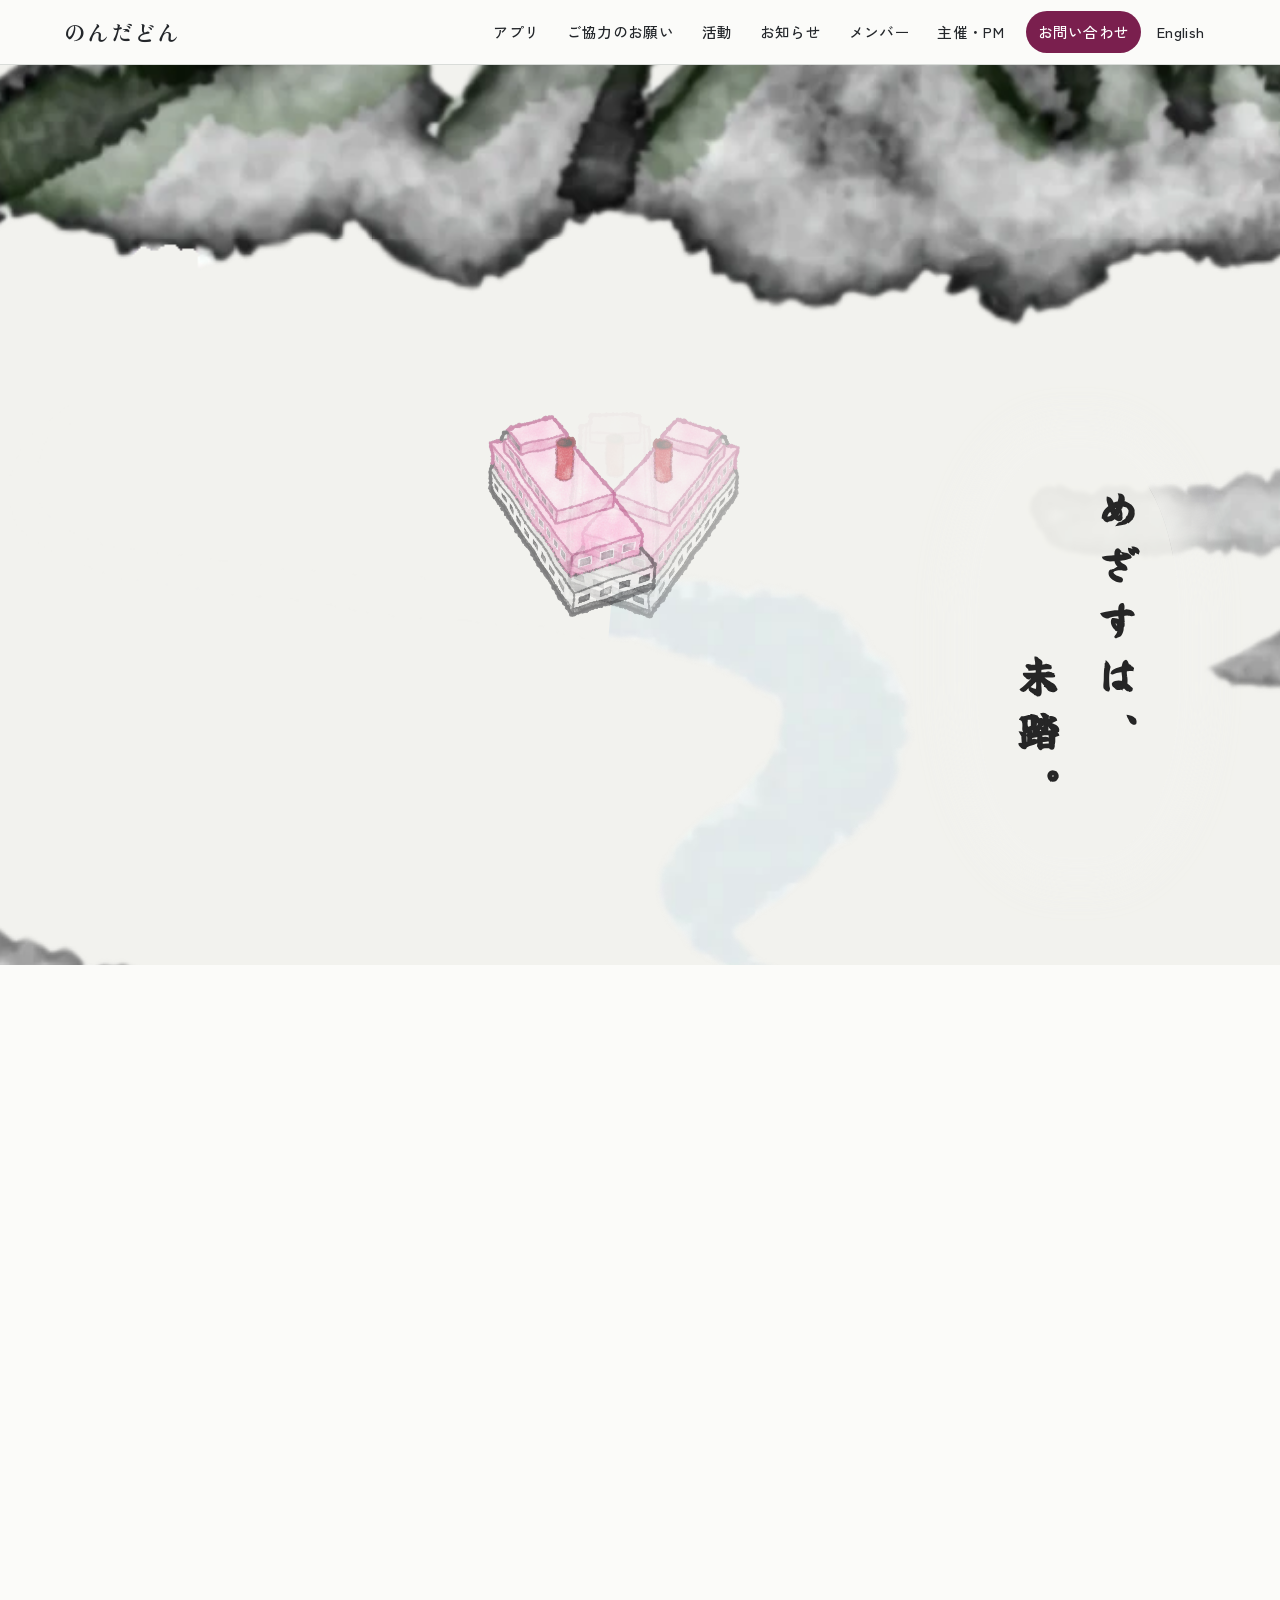
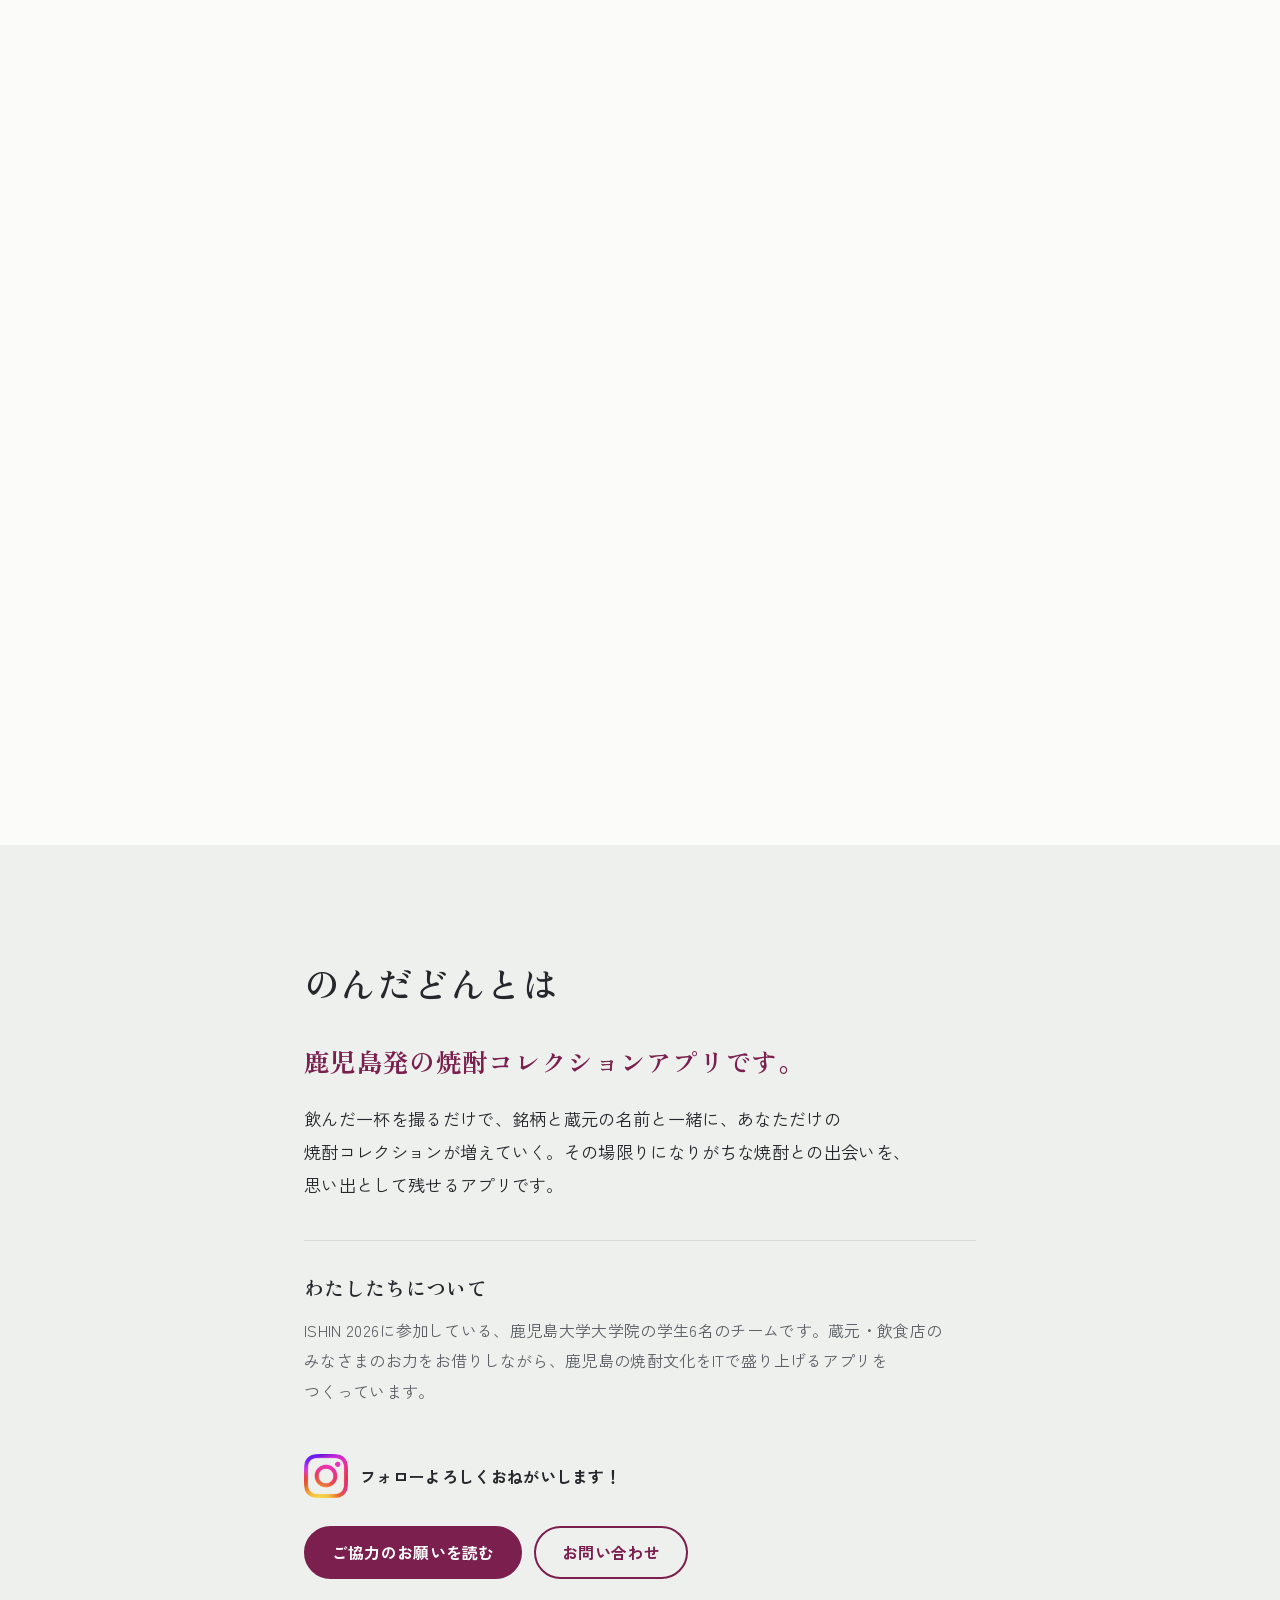
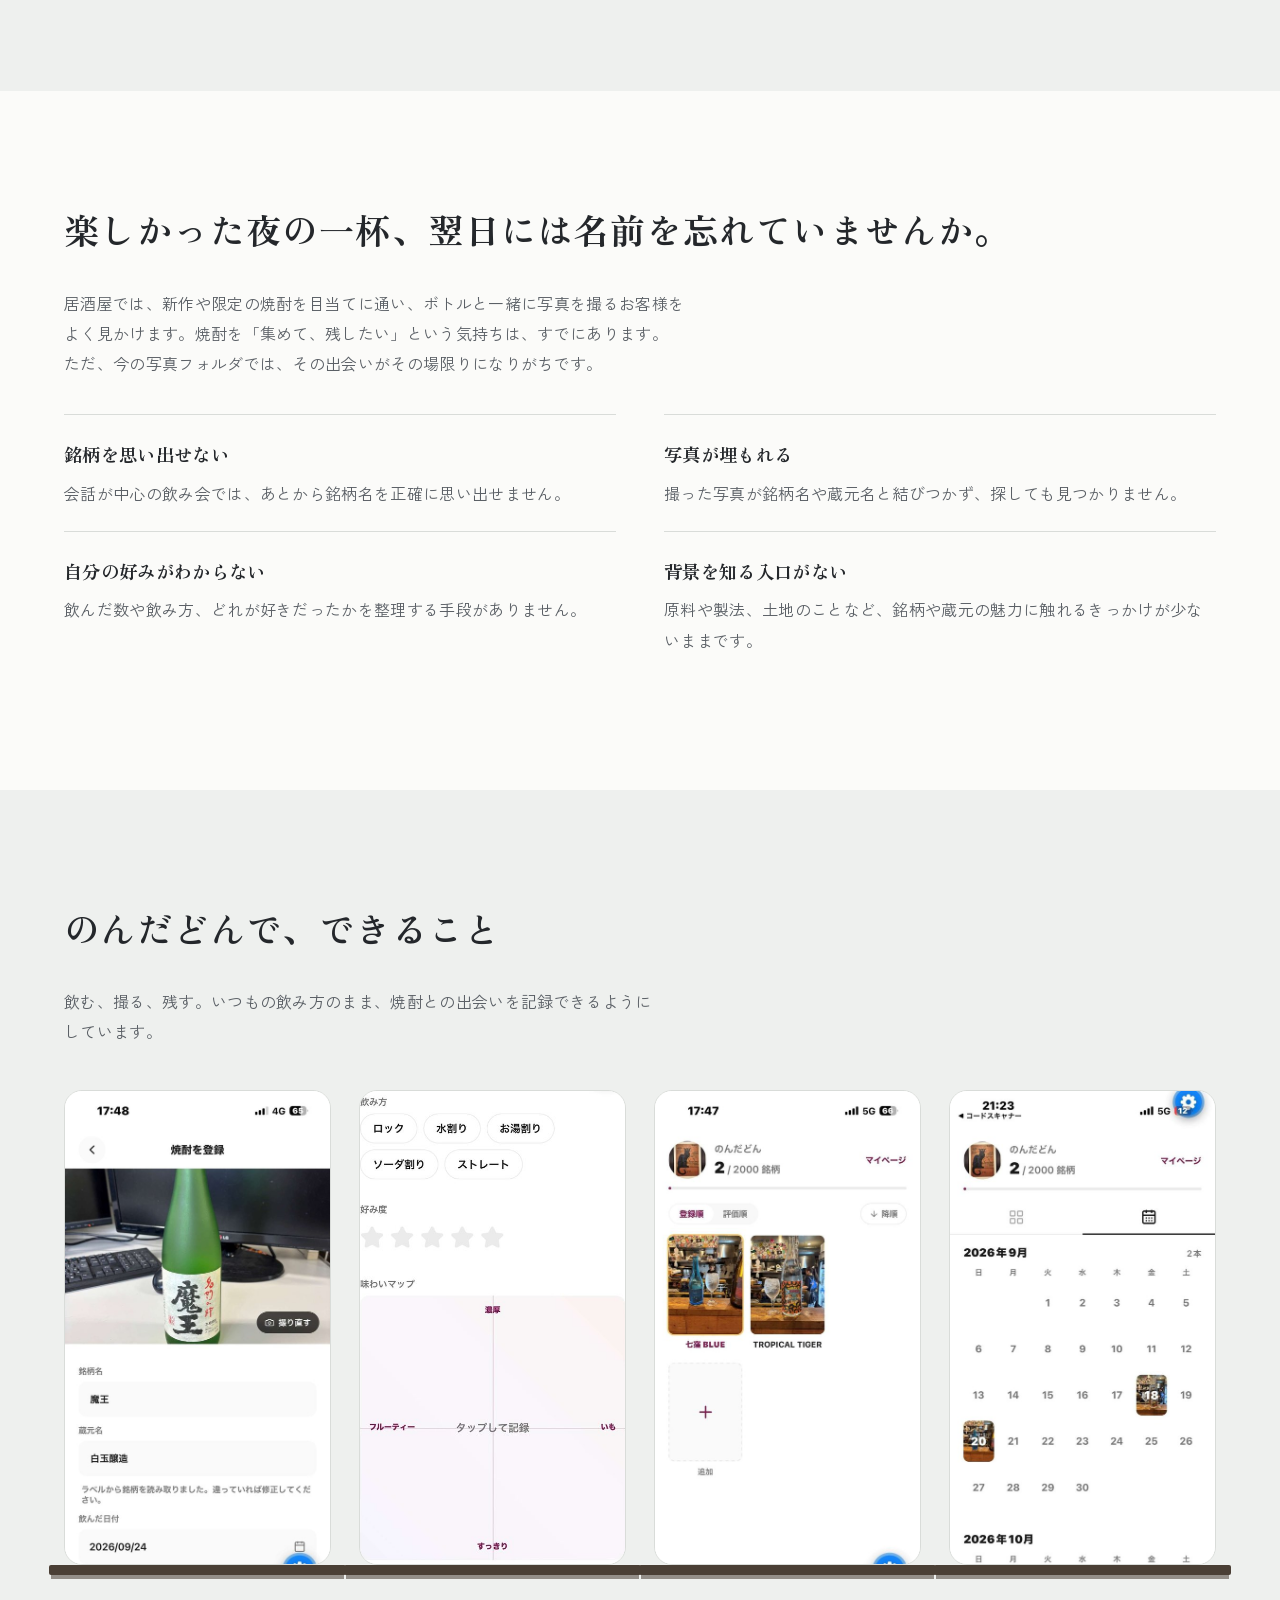
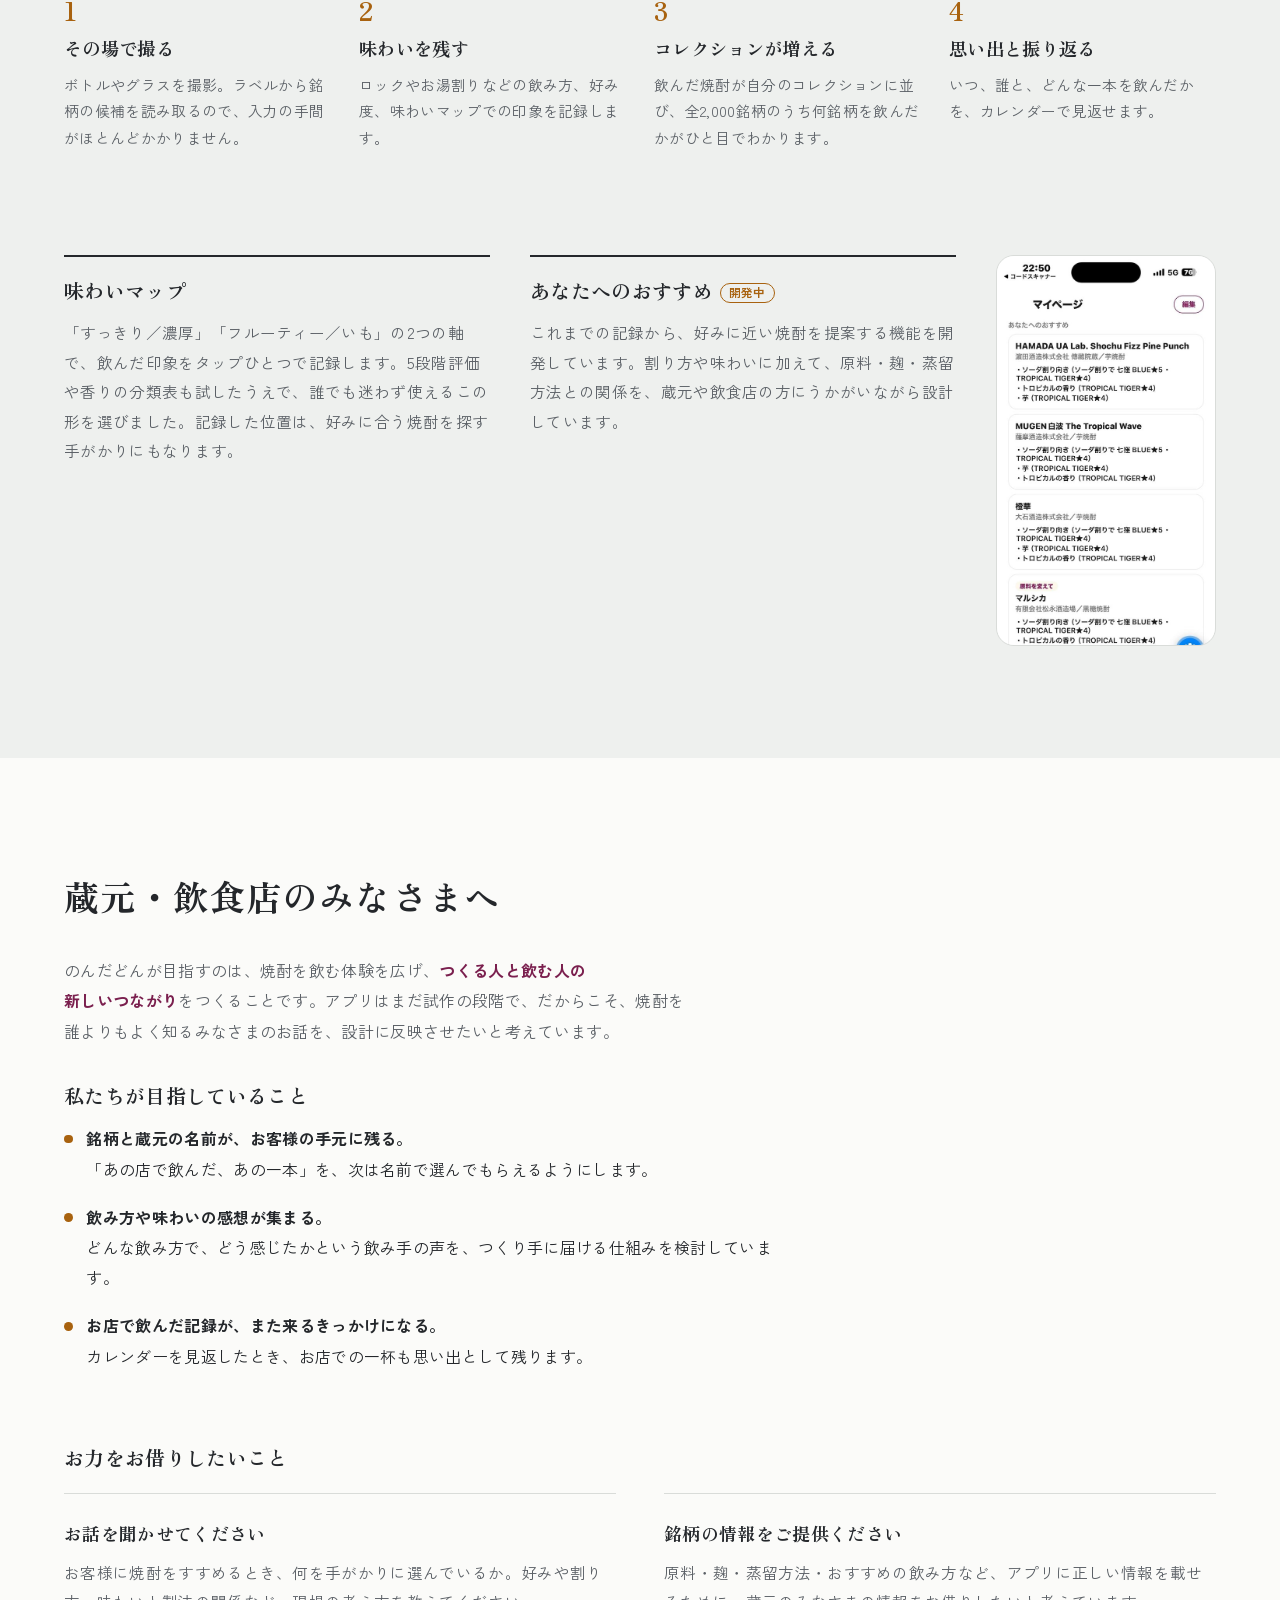
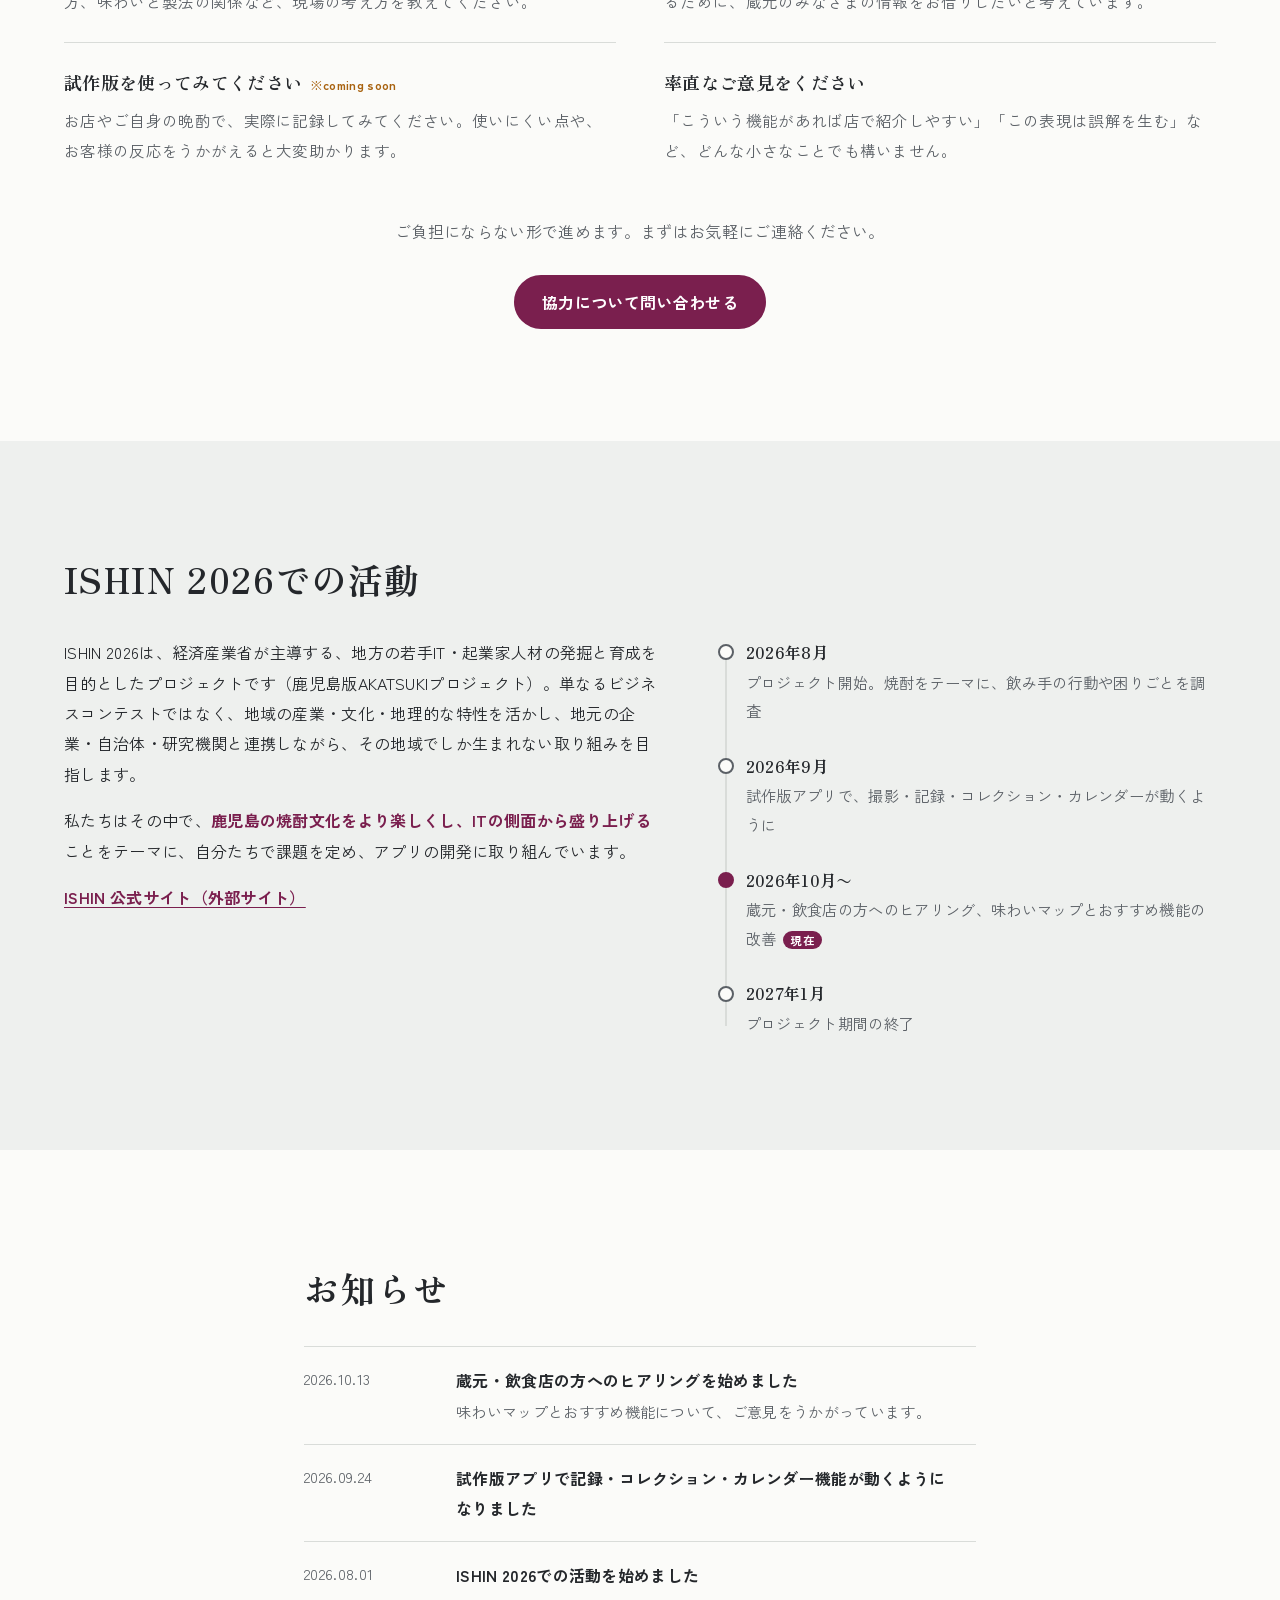
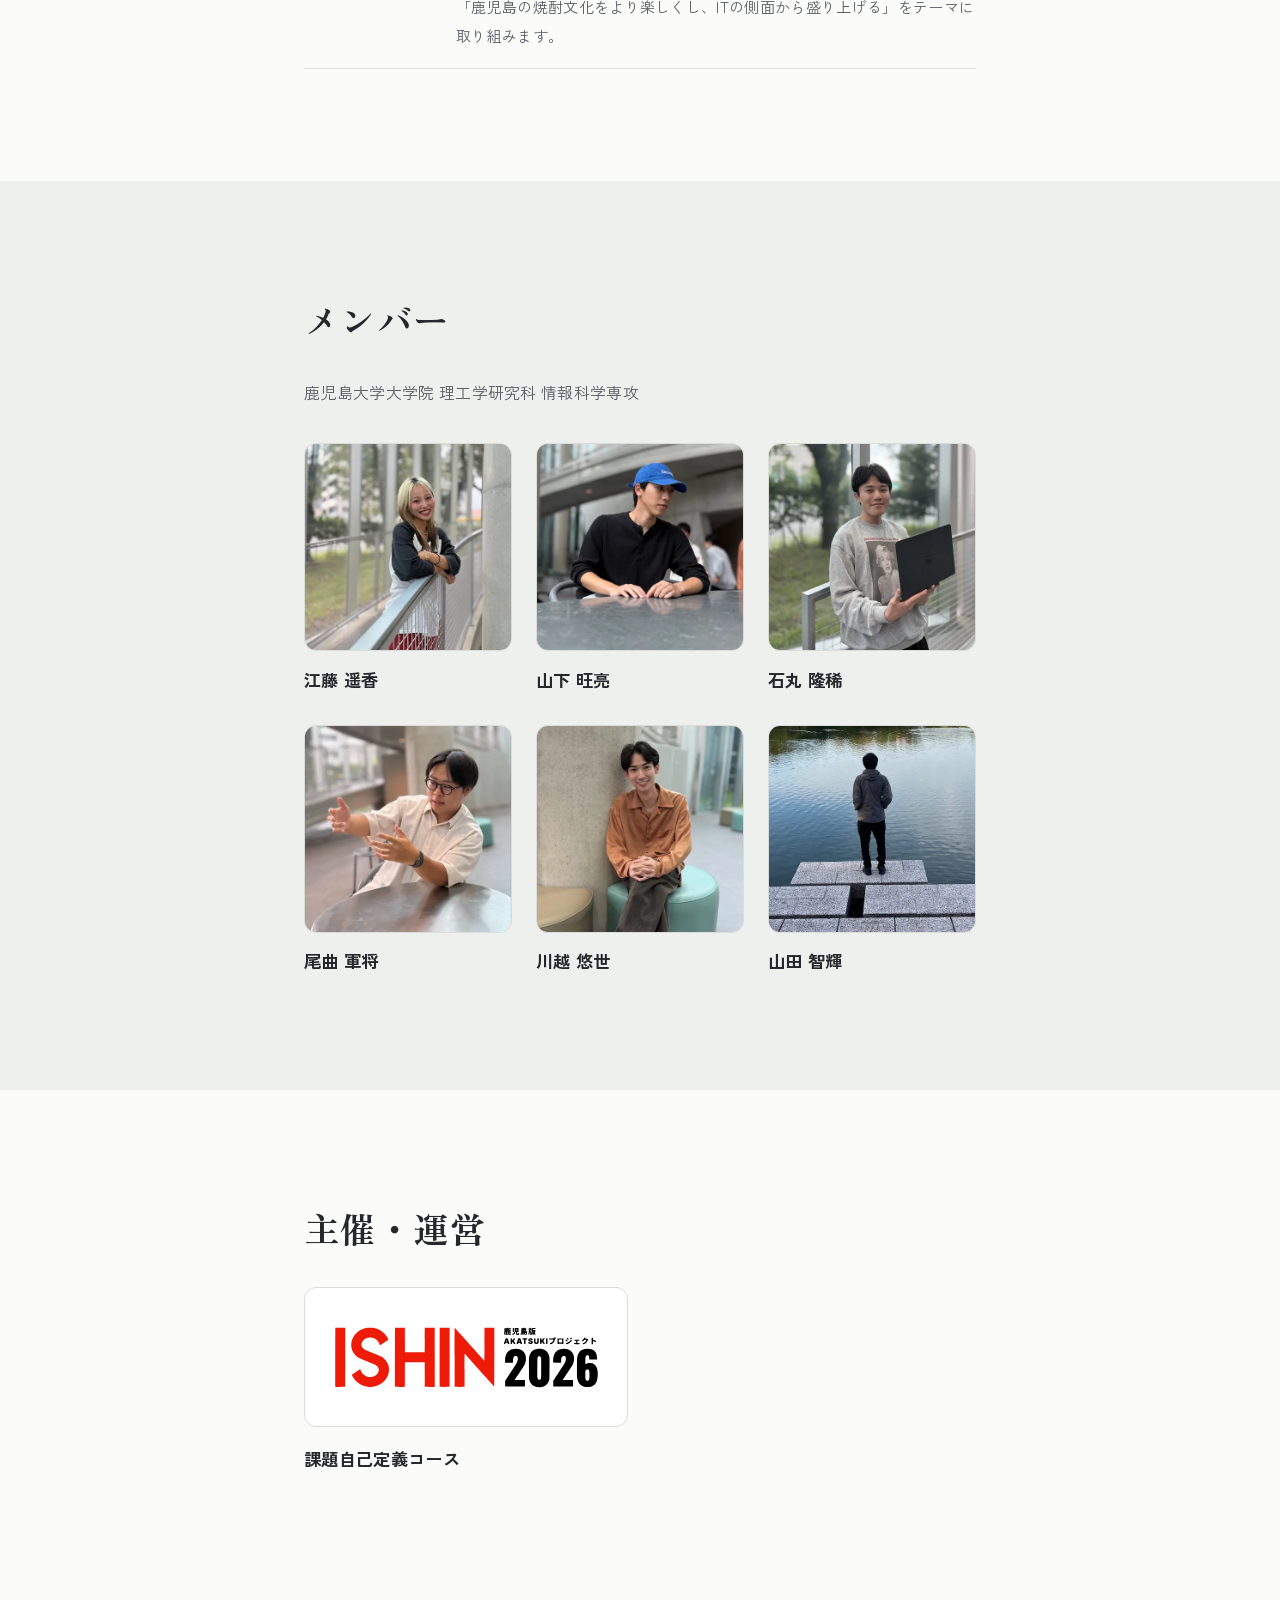
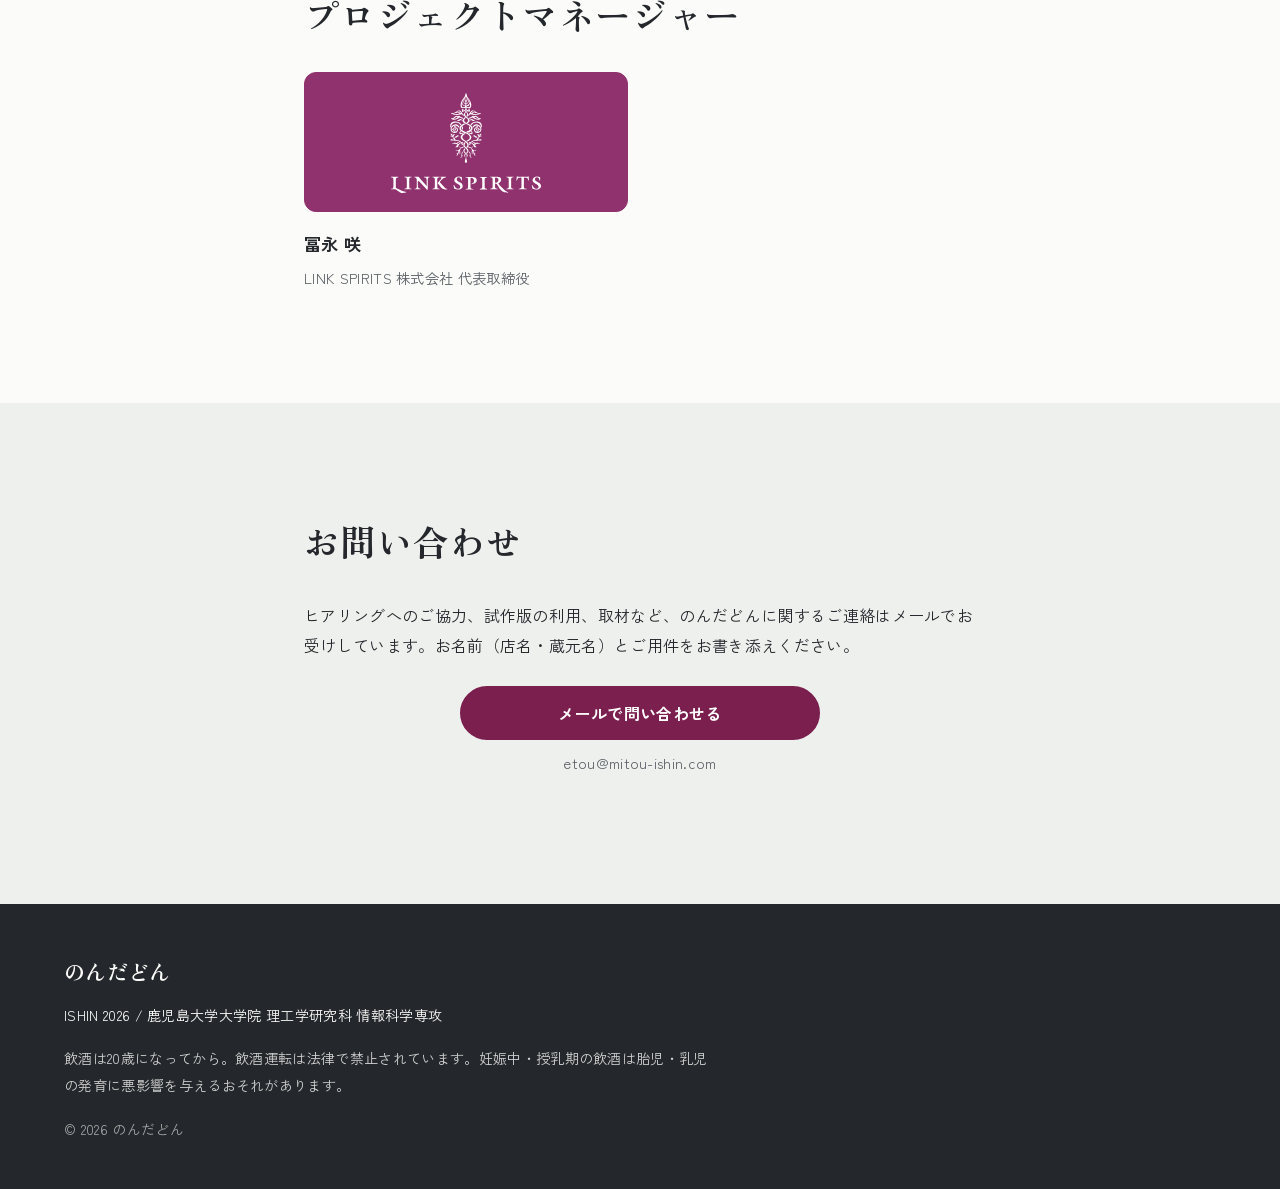
==== commit f5602f22: "feat: メンバー欄に山下の写真を追加し、山田の写真を差し替え - images/members/yamashita.webp を追加（480×480 WebP、ほかのメンバーと同じ切り抜き） - " ====
--- a/index.html
+++ b/index.html
@@ -263,7 +263,7 @@
            役割を書く場合は <span class="m-role">デザイン</span> のように名前の下に追加してください -->
       <ul class="member-list">
         <li><div class="m-photo"><img src="images/members/etou.webp" width="480" height="480" loading="lazy" alt=""></div><span class="m-name">江藤 遥香</span></li>
-        <li><div class="m-photo"><span class="m-mark" aria-hidden="true">山</span></div><span class="m-name">山下 旺亮</span></li>
+        <li><div class="m-photo"><img src="images/members/yamashita.webp" width="480" height="480" loading="lazy" alt=""></div><span class="m-name">山下 旺亮</span></li>
         <li><div class="m-photo"><img src="images/members/ishimaru.webp" width="480" height="480" loading="lazy" alt=""></div><span class="m-name">石丸 隆稀</span></li>
         <li><div class="m-photo"><img src="images/members/omagari.webp" width="480" height="480" loading="lazy" alt=""></div><span class="m-name">尾曲 軍将</span></li>
         <li><div class="m-photo"><img src="images/members/kawagoe.webp" width="480" height="480" loading="lazy" alt=""></div><span class="m-name">川越 悠世</span></li>
